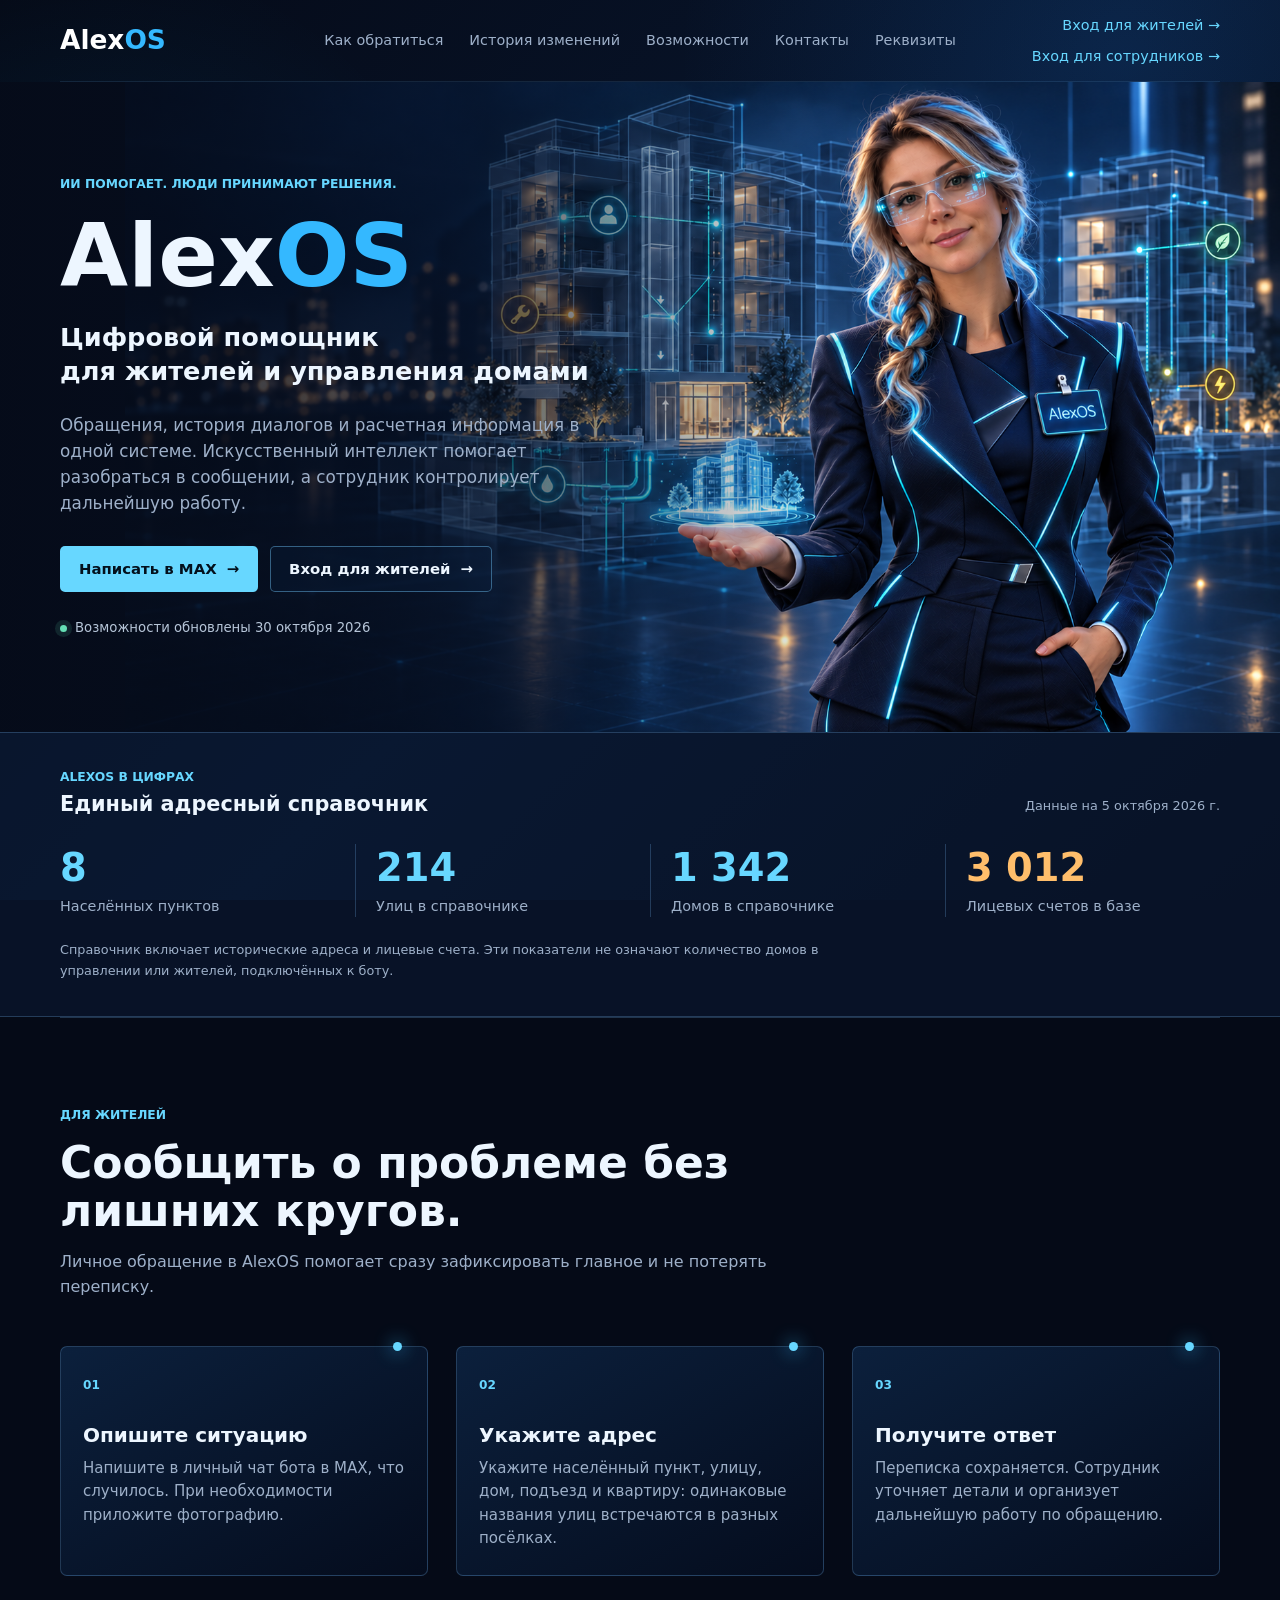
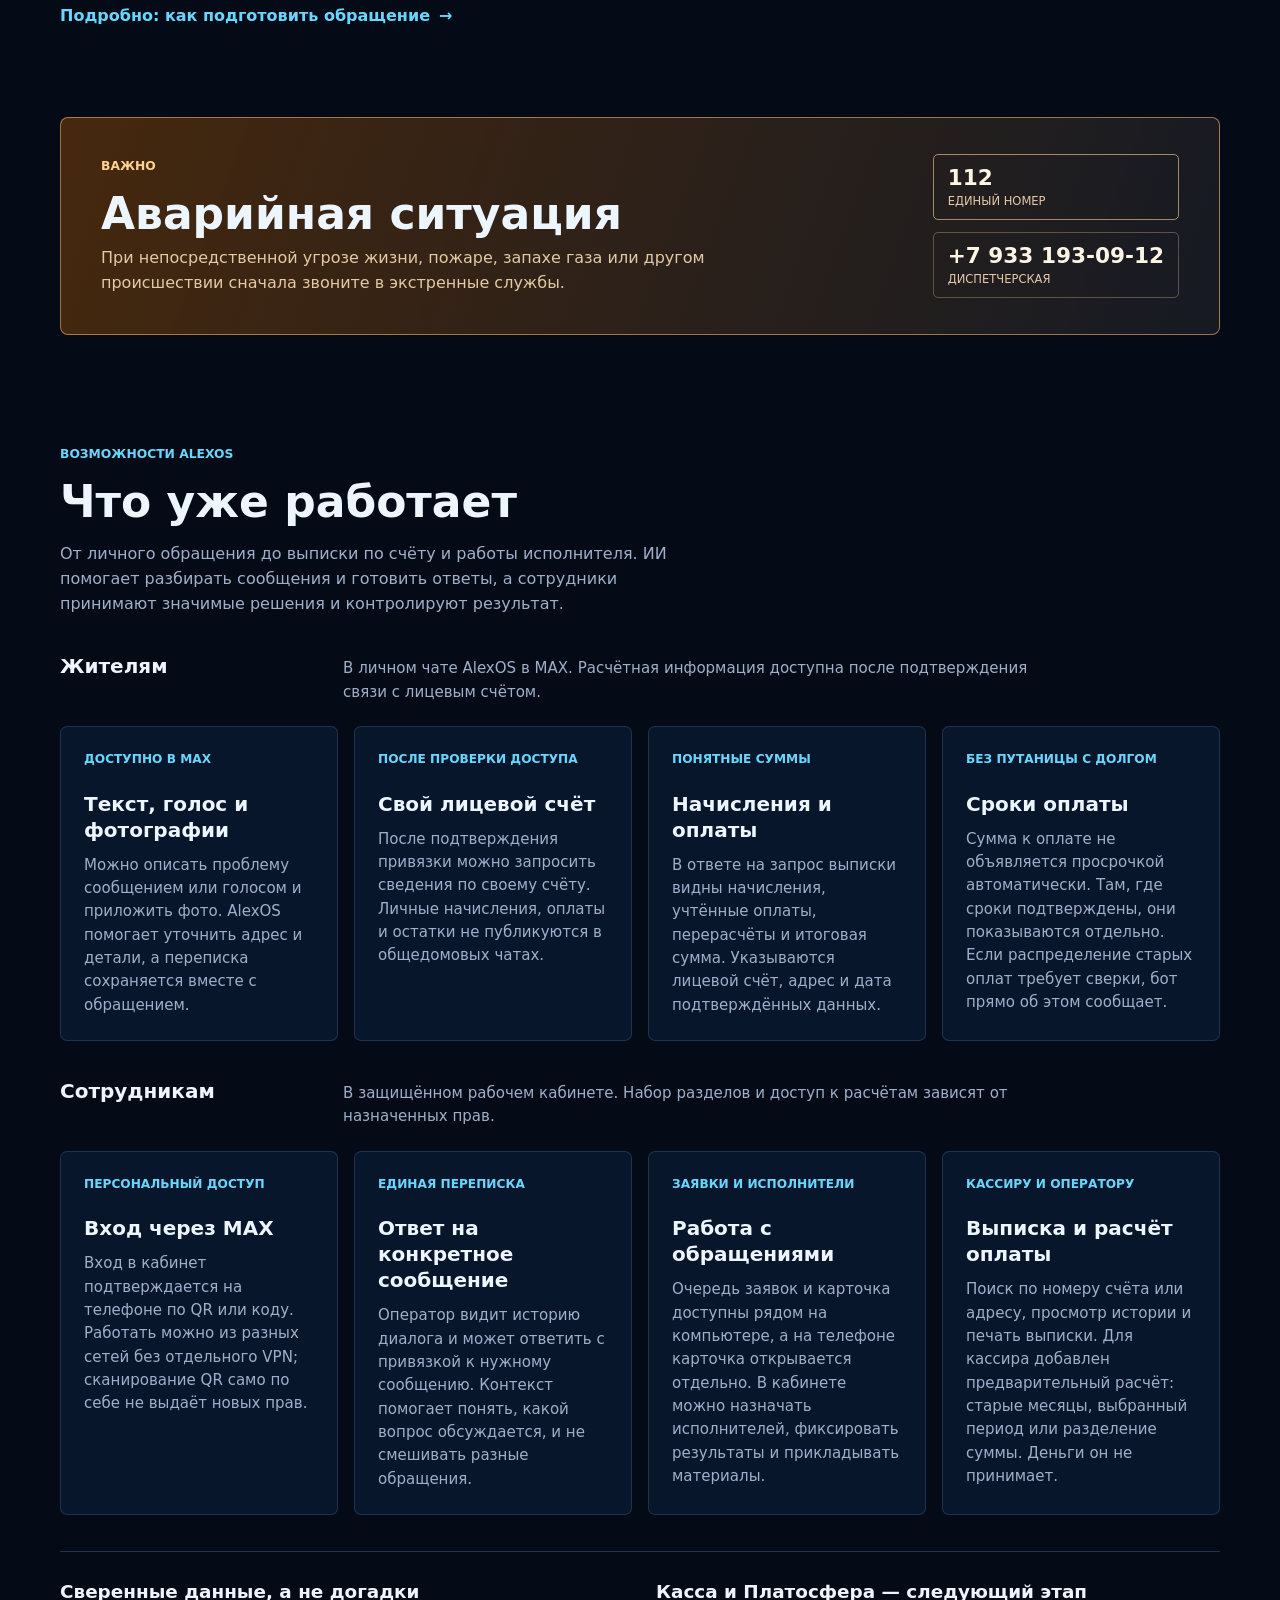
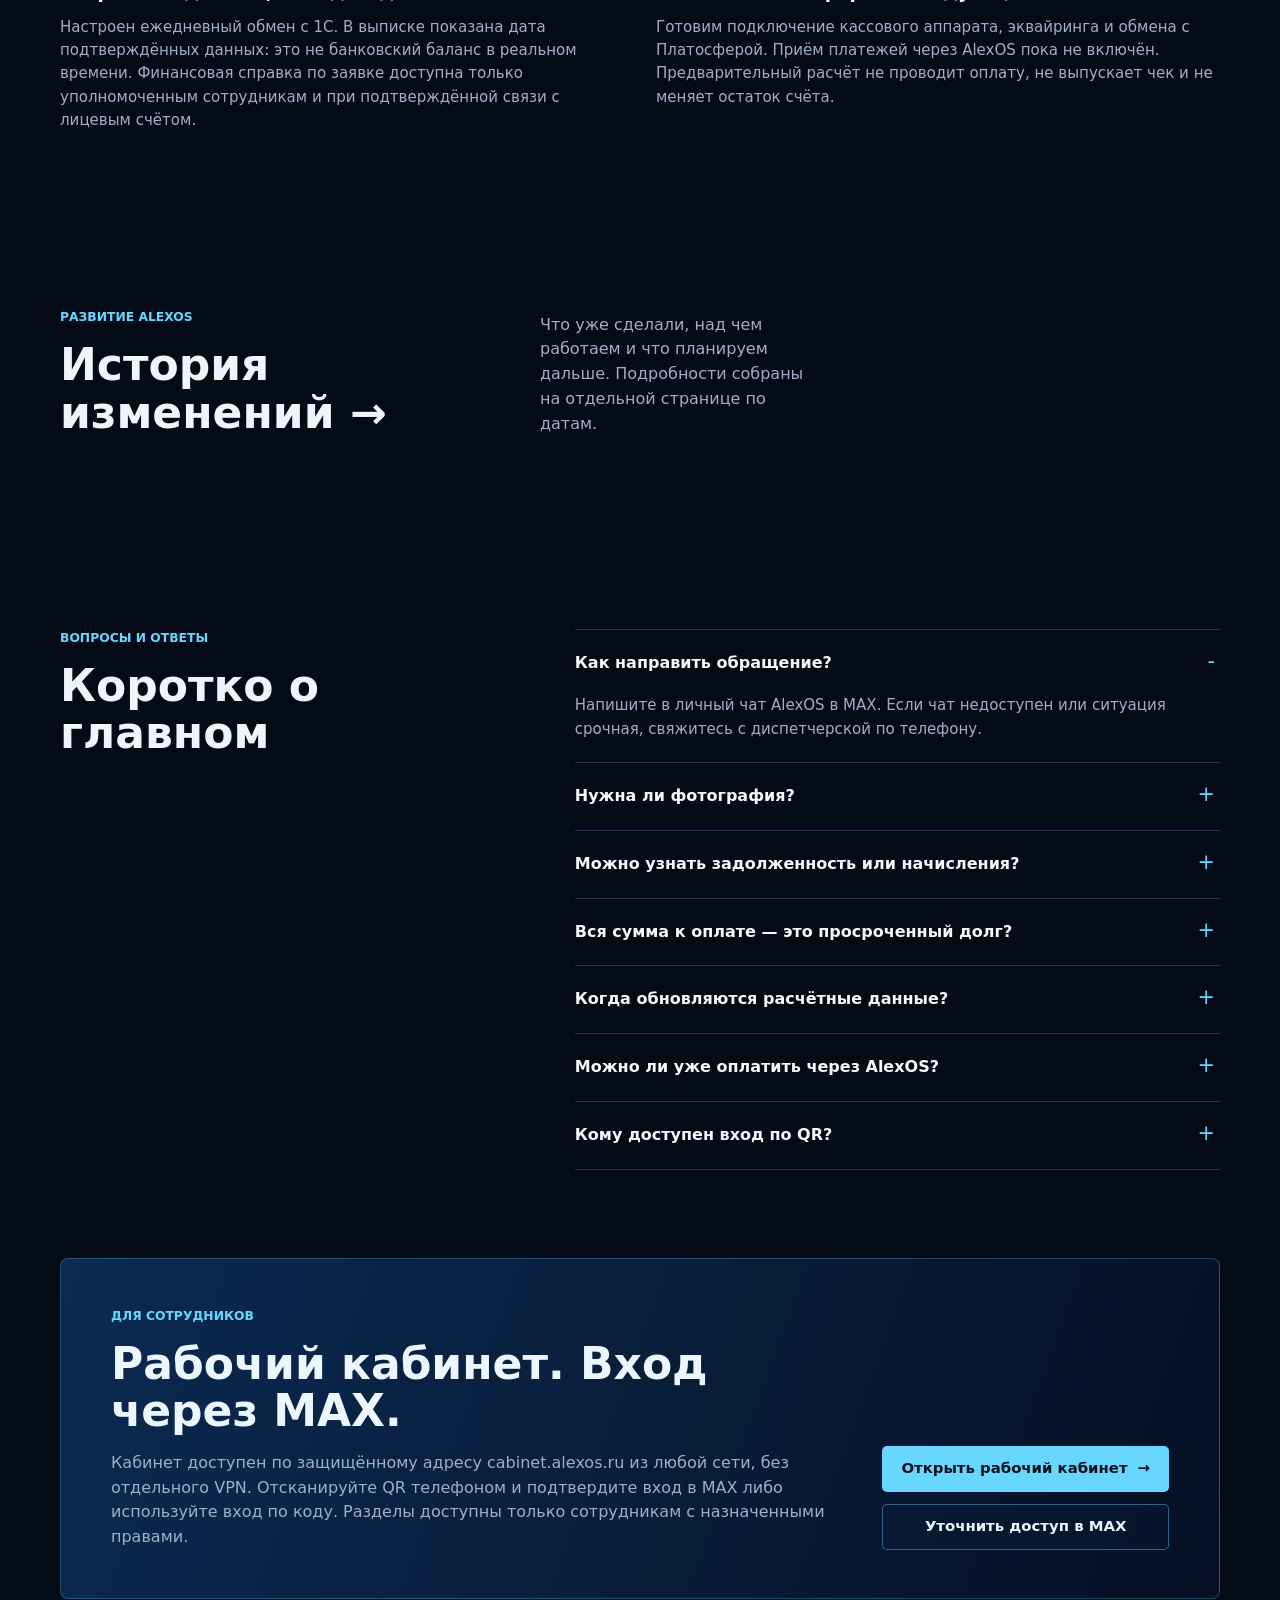
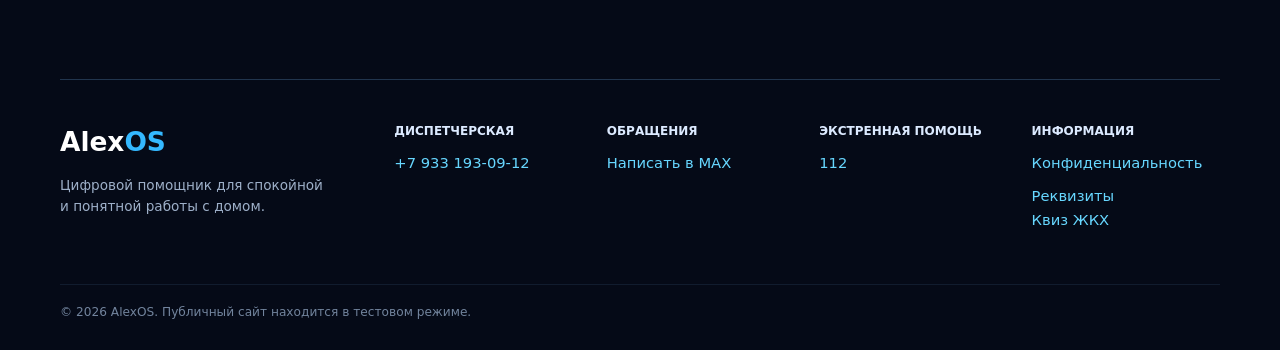
==== index.html @ b2ae3fa1 "Publish IP requisites with copy controls and remove RSP details" ====
<!doctype html>
<html lang="ru">
  <head>
    <meta charset="utf-8">
    <meta name="viewport" content="width=device-width, initial-scale=1">
    <meta name="description" content="Возможности AlexOS: обращения, голосовые и фотографии в MAX, личные выписки и сроки оплаты, заявки и рабочий кабинет сотрудников. Расчёт кассира без проведения платежа. ККТ и Платосфера готовятся к подключению.">
    <title>AlexOS | Цифровой помощник для жителей</title>
    <link rel="preload" as="image" href="assets/alexos-hero-future.png">
    <link rel="stylesheet" href="styles.css">
    <script src="statistics.js" defer></script>
  </head>
  <body>
    <header class="site-header">
      <a class="brand" href="#top" aria-label="AlexOS, на главную">
        <span>Alex</span><strong>OS</strong>
      </a>
      <nav class="site-nav" aria-label="Основная навигация">
        <a href="residents.html">Как обратиться</a>
        <a href="updates.html">История изменений</a>
        <a href="#about">Возможности</a>
        <a href="#contacts">Контакты</a>
        <a href="requisites.html">Реквизиты</a>
      </nav>
      <div class="header-access" aria-label="Вход в кабинеты">
        <a class="header-link" href="https://cabinet.alexos.ru/resident">Вход для жителей <span aria-hidden="true">&rarr;</span></a>
        <a class="header-link" href="https://cabinet.alexos.ru/">Вход для сотрудников <span aria-hidden="true">&rarr;</span></a>
      </div>
    </header>

    <main id="top">
      <section class="hero">
        <div class="hero-copy">
          <p class="eyebrow">ИИ помогает. Люди принимают решения.</p>
          <h1>Alex<span>OS</span></h1>
          <p class="hero-subtitle">Цифровой помощник<br>для жителей и управления домами</p>
          <p class="hero-description">
            Обращения, история диалогов и расчетная информация в одной системе.
            Искусственный интеллект помогает разобраться в сообщении,
            а сотрудник контролирует дальнейшую работу.
          </p>
          <div class="hero-actions">
            <a class="button button-primary" href="https://max.ru/id4246008141_bot" target="_blank" rel="noopener">Написать в MAX <span aria-hidden="true">&rarr;</span></a>
            <a class="button button-quiet" href="https://cabinet.alexos.ru/resident">Вход для жителей <span aria-hidden="true">&rarr;</span></a>
          </div>
          <p class="hero-status"><span aria-hidden="true"></span> <time datetime="2026-10-30">Возможности обновлены 30 октября 2026</time></p>
        </div>
      </section>

      <section class="statistics-band" aria-labelledby="statistics-title">
        <div class="statistics-inner">
          <div class="statistics-heading">
            <div><p class="eyebrow">AlexOS в цифрах</p><h2 id="statistics-title">Единый адресный справочник</h2></div>
            <p class="statistics-date">Данные на <time id="statistics-date" datetime="2026-10-05T09:14:51+00:00">5 октября 2026</time></p>
          </div>
          <dl class="statistics-grid">
            <div><dt>Населённых пунктов</dt><dd data-stat="localities">8</dd></div>
            <div><dt>Улиц в справочнике</dt><dd data-stat="streets">214</dd></div>
            <div><dt>Домов в справочнике</dt><dd data-stat="houses">1&nbsp;342</dd></div>
            <div><dt>Лицевых счетов в базе</dt><dd data-stat="accounts">2&nbsp;990</dd></div>
          </dl>
          <p class="statistics-note">Справочник включает исторические адреса и лицевые счета. Эти показатели не означают количество домов в управлении или жителей, подключённых к боту.</p>
        </div>
      </section>

      <section class="resident-path section" id="residents">
        <div class="section-heading">
          <p class="eyebrow">Для жителей</p>
          <h2>Сообщить о проблеме без лишних кругов.</h2>
          <p>Личное обращение в AlexOS помогает сразу зафиксировать главное и не потерять переписку.</p>
        </div>
        <ol class="steps">
          <li>
            <span>01</span>
            <h3>Опишите ситуацию</h3>
            <p>Напишите в личный чат бота в MAX, что случилось. При необходимости приложите фотографию.</p>
          </li>
          <li>
            <span>02</span>
            <h3>Укажите адрес</h3>
            <p>Укажите населённый пункт, улицу, дом, подъезд и квартиру: одинаковые названия улиц встречаются в разных посёлках.</p>
          </li>
          <li>
            <span>03</span>
            <h3>Получите ответ</h3>
            <p>Переписка сохраняется. Сотрудник уточняет детали и организует дальнейшую работу по обращению.</p>
          </li>
        </ol>
        <a class="resident-link" href="residents.html">Подробно: как подготовить обращение <span aria-hidden="true">&rarr;</span></a>
      </section>

      <section class="emergency" aria-labelledby="emergency-title">
        <div>
          <p class="eyebrow">Важно</p>
          <h2 id="emergency-title">Аварийная ситуация</h2>
          <p>При непосредственной угрозе жизни, пожаре, запахе газа или другом происшествии сначала звоните в экстренные службы.</p>
        </div>
        <div class="emergency-actions">
          <a class="emergency-number" href="tel:112">112 <span>единый номер</span></a>
          <a class="emergency-number secondary" href="tel:+79331930912">+7 933 193-09-12 <span>диспетчерская</span></a>
        </div>
      </section>

      <section class="capabilities section" id="about" aria-labelledby="capabilities-title">
        <div class="section-heading narrow">
          <p class="eyebrow">Возможности AlexOS</p>
          <h2 id="capabilities-title">Что уже работает</h2>
          <p>От личного обращения до выписки по счёту и работы исполнителя. ИИ помогает разбирать сообщения и готовить ответы, а сотрудники принимают значимые решения и контролируют результат.</p>
        </div>
        <div class="capability-audience">
          <h3>Жителям</h3>
          <p>В личном чате AlexOS в MAX. Расчётная информация доступна после подтверждения связи с лицевым счётом.</p>
        </div>
        <div class="capability-grid" aria-label="Возможности для жителей">
          <article class="capability-card">
            <p class="card-number">Доступно в MAX</p>
            <h4>Текст, голос и фотографии</h4>
            <p>Можно описать проблему сообщением или голосом и приложить фото. AlexOS помогает уточнить адрес и детали, а переписка сохраняется вместе с обращением.</p>
          </article>
          <article class="capability-card">
            <p class="card-number">После проверки доступа</p>
            <h4>Свой лицевой счёт</h4>
            <p>После подтверждения привязки можно запросить сведения по своему счёту. Личные начисления, оплаты и остатки не публикуются в общедомовых чатах.</p>
          </article>
          <article class="capability-card">
            <p class="card-number">Понятные суммы</p>
            <h4>Начисления и оплаты</h4>
            <p>В ответе на запрос выписки видны начисления, учтённые оплаты, перерасчёты и итоговая сумма. Указываются лицевой счёт, адрес и дата подтверждённых данных.</p>
          </article>
          <article class="capability-card">
            <p class="card-number">Без путаницы с долгом</p>
            <h4>Сроки оплаты</h4>
            <p>Сумма к оплате не объявляется просрочкой автоматически. Там, где сроки подтверждены, они показываются отдельно. Если распределение старых оплат требует сверки, бот прямо об этом сообщает.</p>
          </article>
        </div>
        <div class="capability-audience">
          <h3>Сотрудникам</h3>
          <p>В защищённом рабочем кабинете. Набор разделов и доступ к расчётам зависят от назначенных прав.</p>
        </div>
        <div class="capability-grid" aria-label="Возможности для сотрудников">
          <article class="capability-card">
            <p class="card-number">Персональный доступ</p>
            <h4>Вход через MAX</h4>
            <p>Вход в кабинет подтверждается на телефоне по QR или коду. Работать можно из разных сетей без отдельного VPN; сканирование QR само по себе не выдаёт новых прав.</p>
          </article>
          <article class="capability-card">
            <p class="card-number">Единая переписка</p>
            <h4>Ответ на конкретное сообщение</h4>
            <p>Оператор видит историю диалога и может ответить с привязкой к нужному сообщению. Контекст помогает понять, какой вопрос обсуждается, и не смешивать разные обращения.</p>
          </article>
          <article class="capability-card">
            <p class="card-number">Заявки и исполнители</p>
            <h4>Работа с обращениями</h4>
            <p>Очередь заявок и карточка доступны рядом на компьютере, а на телефоне карточка открывается отдельно. В кабинете можно назначать исполнителей, фиксировать результаты и прикладывать материалы.</p>
          </article>
          <article class="capability-card">
            <p class="card-number">Кассиру и оператору</p>
            <h4>Выписка и расчёт оплаты</h4>
            <p>Поиск по номеру счёта или адресу, просмотр истории и печать выписки. Для кассира добавлен предварительный расчёт: старые месяцы, выбранный период или разделение суммы. Деньги он не принимает.</p>
          </article>
        </div>
        <div class="capability-notes">
          <div>
            <h3>Сверенные данные, а не догадки</h3>
            <p>Настроен ежедневный обмен с 1С. В выписке показана дата подтверждённых данных: это не банковский баланс в реальном времени. Финансовая справка по заявке доступна только уполномоченным сотрудникам и при подтверждённой связи с лицевым счётом.</p>
          </div>
          <div>
            <h3>Касса и Платосфера — следующий этап</h3>
            <p>Готовим подключение кассового аппарата, эквайринга и обмена с Платосферой. Приём платежей через AlexOS пока не включён. Предварительный расчёт не проводит оплату, не выпускает чек и не меняет остаток счёта.</p>
          </div>
        </div>
      </section>

      <section class="history-link section" id="news" aria-labelledby="history-link-title">
        <div class="section-heading row-heading">
          <div>
            <p class="eyebrow">Развитие AlexOS</p>
            <h2 id="history-link-title"><a href="updates.html">История изменений &rarr;</a></h2>
          </div>
          <p>Что уже сделали, над чем работаем и что планируем дальше. Подробности собраны на отдельной странице по датам.</p>
        </div>
      </section>

      <section class="faq section" aria-labelledby="faq-title">
        <div class="section-heading narrow">
          <p class="eyebrow">Вопросы и ответы</p>
          <h2 id="faq-title">Коротко о главном</h2>
        </div>
        <div class="faq-list">
          <details open>
            <summary>Как направить обращение?</summary>
            <p>Напишите в <a href="https://max.ru/id4246008141_bot" target="_blank" rel="noopener">личный чат AlexOS в MAX</a>. Если чат недоступен или ситуация срочная, свяжитесь с диспетчерской по телефону.</p>
          </details>
          <details>
            <summary>Нужна ли фотография?</summary>
            <p>Не всегда, но она помогает увидеть проблему без лишних уточнений: например, протечку, повреждение или препятствие в проходе. Если удобнее, саму ситуацию можно описать голосовым сообщением в личном чате бота.</p>
          </details>
          <details>
            <summary>Можно узнать задолженность или начисления?</summary>
            <p>Да. После подтверждения привязки счёта напишите в личный чат AlexOS в MAX <strong>«задолженность»</strong> или <strong>«выписка»</strong>. В ответе будет дата данных. Одного сообщения с адресом для доступа недостаточно; если привязка ещё не подтверждена, обратитесь к сотруднику.</p>
          </details>
          <details>
            <summary>Вся сумма к оплате — это просроченный долг?</summary>
            <p>Нет. В ней могут быть начисления, срок оплаты которых ещё не наступил. AlexOS показывает подтверждённую просрочку отдельно. Если старые оплаты пока нельзя надёжно распределить по месяцам, сумма просрочки не утверждается — остаётся общая сумма к оплате и пояснение о сверке.</p>
          </details>
          <details>
            <summary>Когда обновляются расчётные данные?</summary>
            <p>Обмен с 1С настроен на ежедневное обновление, но ответ всегда относится к указанной в нём дате подтверждённых данных. Только что внесённый платёж может ещё не попасть в выгрузку. Если сумма не совпадает с вашей, передайте чек сотруднику для проверки в личном диалоге.</p>
          </details>
          <details>
            <summary>Можно ли уже оплатить через AlexOS?</summary>
            <p>Нет, приём платежей через AlexOS пока не запущен. Кассовый аппарат, эквайринг и Платосфера готовятся к подключению; расчёт распределения суммы в кабинете не является оплатой или кассовым чеком. Действующий способ оплаты уточняйте у сотрудника. <a href="requisites.html">Реквизиты ИП Нифонтова для договоров и счетов</a> размещены отдельно. Перед оплатой проверьте получателя по своему договору.</p>
          </details>
          <details>
            <summary>Кому доступен вход по QR?</summary>
            <p>Сотрудникам с выданным доступом. QR появляется в рабочем кабинете, вход подтверждается на телефоне в MAX. Сканирование не выдаёт новых прав. Жителям для обращения достаточно личного чата с ботом.</p>
          </details>
        </div>
      </section>

      <section class="staff" id="staff">
        <div>
          <p class="eyebrow">Для сотрудников</p>
          <h2>Рабочий кабинет. Вход через MAX.</h2>
          <p>Кабинет доступен по защищённому адресу cabinet.alexos.ru из любой сети, без отдельного VPN. Отсканируйте QR телефоном и подтвердите вход в MAX либо используйте вход по коду. Разделы доступны только сотрудникам с назначенными правами.</p>
        </div>
        <div class="staff-actions">
          <a class="button button-primary" href="https://cabinet.alexos.ru/">Открыть рабочий кабинет <span aria-hidden="true">&rarr;</span></a>
          <a class="button button-quiet" href="https://max.ru/id4246008141_bot" target="_blank" rel="noopener">Уточнить доступ в MAX</a>
        </div>
      </section>
    </main>

    <footer class="site-footer" id="contacts">
      <div class="footer-brand">
        <a class="brand" href="#top"><span>Alex</span><strong>OS</strong></a>
        <p>Цифровой помощник для спокойной и понятной работы с домом.</p>
      </div>
      <div>
        <p class="footer-label">Диспетчерская</p>
        <a href="tel:+79331930912">+7 933 193-09-12</a>
      </div>
      <div>
        <p class="footer-label">Обращения</p>
        <a href="https://max.ru/id4246008141_bot" target="_blank" rel="noopener">Написать в MAX</a>
      </div>
      <div>
        <p class="footer-label">Экстренная помощь</p>
        <a href="tel:112">112</a>
      </div>
      <div>
        <p class="footer-label">Информация</p>
        <a href="privacy.html">Конфиденциальность</a>
        <a class="footer-extra-link" href="requisites.html">Реквизиты</a>
        <a href="quiz.html">Квиз ЖКХ</a>
      </div>
      <p class="copyright">&copy; 2026 AlexOS. Публичный сайт находится в тестовом режиме.</p>
    </footer>
  </body>
</html>
---- styles.css ----
:root {
  --ink: #edf6ff;
  --muted: #9eb0c9;
  --night: #050a17;
  --night-soft: #0a1328;
  --panel: rgba(12, 28, 55, 0.82);
  --line: rgba(124, 194, 255, 0.24);
  --cyan: #34b8ff;
  --cyan-bright: #67d7ff;
  --amber: #ffbe6b;
  --max-width: 1160px;
}

* {
  box-sizing: border-box;
}

html {
  scroll-behavior: smooth;
}

body {
  margin: 0;
  min-width: 320px;
  color: var(--ink);
  background: var(--night);
  font-family: Inter, ui-sans-serif, system-ui, -apple-system, BlinkMacSystemFont, "Segoe UI", sans-serif;
  line-height: 1.55;
}

body::before {
  position: fixed;
  z-index: -2;
  inset: 0;
  content: "";
  background:
    radial-gradient(circle at 88% 7%, rgba(27, 125, 233, 0.16), transparent 28rem),
    radial-gradient(circle at 8% 36%, rgba(0, 183, 255, 0.09), transparent 23rem),
    linear-gradient(135deg, #050a17 0%, #08152c 52%, #050a17 100%);
}

a {
  color: inherit;
  text-decoration: none;
}

.site-header,
.section,
.emergency,
.staff,
.site-footer {
  width: min(calc(100% - 48px), var(--max-width));
  margin-inline: auto;
}

.site-header {
  display: grid;
  grid-template-columns: 1fr auto 1fr;
  align-items: center;
  min-height: 82px;
  border-bottom: 1px solid rgba(124, 194, 255, 0.12);
}

.brand {
  width: fit-content;
  color: #ffffff;
  font-size: 1.65rem;
  font-weight: 750;
  letter-spacing: 0;
}

.brand strong {
  color: var(--cyan);
  font-weight: 750;
}

.site-nav {
  display: flex;
  gap: 26px;
  color: var(--muted);
  font-size: 0.9rem;
}

.site-nav a,
.header-link,
.site-footer a:not(.brand) {
  transition: color 180ms ease;
}

.site-nav a:hover,
.header-link:hover,
.site-footer a:not(.brand):hover {
  color: var(--cyan-bright);
}

.header-link {
  justify-self: end;
  color: var(--cyan-bright);
  font-size: 0.9rem;
}

.header-access {
  display: flex;
  flex-direction: column;
  align-items: flex-end;
  justify-self: end;
  gap: 8px;
  padding-block: 8px;
}

.hero {
  position: relative;
  display: flex;
  min-height: min(650px, 78svh);
  align-items: center;
  padding: 64px max(24px, calc((100% - var(--max-width)) / 2));
  background: #08152c url("assets/alexos-hero-future.png") center right / auto 100% no-repeat;
  isolation: isolate;
}

.hero::before {
  position: absolute;
  inset: 0;
  z-index: -1;
  content: "";
  background: linear-gradient(90deg, rgba(5, 10, 23, 0.88), rgba(5, 10, 23, 0.65) 38%, transparent 67%);
}

.hero-copy {
  width: min(46%, 530px);
}

.hero h1 {
  margin-bottom: 18px;
  font-size: 5.5rem;
}

.hero-subtitle {
  margin-bottom: 24px;
  font-size: 1.6rem;
  font-weight: 650;
  line-height: 1.3;
}

.eyebrow {
  margin: 0 0 14px;
  color: var(--cyan-bright);
  font-size: 0.77rem;
  font-weight: 700;
  letter-spacing: 0;
  text-transform: uppercase;
}

h1,
h2,
h3,
p {
  margin-top: 0;
}

h1,
h2,
h3 {
  line-height: 1.08;
}

h1 {
  max-width: 620px;
  margin-bottom: 22px;
  font-size: 4rem;
  letter-spacing: 0;
}

h1 span {
  color: var(--cyan);
}

.hero-description {
  max-width: 550px;
  margin-bottom: 30px;
  color: var(--muted);
  font-size: 1.05rem;
}

.hero-actions {
  display: flex;
  flex-wrap: wrap;
  gap: 12px;
}

.button {
  display: inline-flex;
  min-height: 46px;
  align-items: center;
  justify-content: center;
  gap: 10px;
  padding: 10px 18px;
  border: 1px solid transparent;
  border-radius: 5px;
  font-size: 0.93rem;
  font-weight: 700;
  transition: transform 180ms ease, border-color 180ms ease, background 180ms ease;
}

.button:hover {
  transform: translateY(-2px);
}

.button-primary {
  color: #03101c;
  background: var(--cyan-bright);
}

.button-primary:hover {
  background: #a0e9ff;
}

.button-quiet {
  border-color: rgba(116, 202, 255, 0.42);
  color: var(--ink);
  background: rgba(9, 31, 58, 0.35);
}

.button-quiet:hover {
  border-color: var(--cyan-bright);
  background: rgba(25, 82, 136, 0.32);
}

.hero-status {
  display: flex;
  align-items: center;
  gap: 8px;
  margin: 26px 0 0;
  color: #b6c5d8;
  font-size: 0.83rem;
}

.hero-status span {
  width: 7px;
  height: 7px;
  border-radius: 50%;
  background: #65dfb5;
  box-shadow: 0 0 0 5px rgba(101, 223, 181, 0.12);
}

.section {
  padding-block: 88px;
}

.section-heading {
  max-width: 750px;
}

.section-heading.narrow {
  max-width: 640px;
}

.section-heading h2,
.emergency h2,
.staff h2 {
  margin-bottom: 16px;
  font-size: 2.75rem;
  letter-spacing: 0;
}

.section-heading > p:last-child,
.staff p:not(.eyebrow) {
  color: var(--muted);
}

.resident-path {
  border-top: 1px solid var(--line);
}

.steps {
  display: grid;
  grid-template-columns: repeat(3, 1fr);
  gap: 28px;
  padding: 0;
  margin: 46px 0 0;
  list-style: none;
}

.steps li {
  position: relative;
  min-height: 220px;
  padding: 25px 22px;
  border: 1px solid var(--line);
  border-radius: 7px;
  background: linear-gradient(150deg, rgba(18, 53, 94, 0.52), rgba(5, 16, 35, 0.52));
}

.steps li::after {
  position: absolute;
  width: 9px;
  height: 9px;
  top: -5px;
  right: 25px;
  border-radius: 50%;
  content: "";
  background: var(--cyan-bright);
  box-shadow: 0 0 18px var(--cyan);
}

.steps span,
.card-number,
.news-date {
  color: var(--cyan-bright);
  font-size: 0.76rem;
  font-weight: 750;
  letter-spacing: 0;
  text-transform: uppercase;
}

.steps h3,
.capability-card h3,
.capability-card h4,
.news-card h3 {
  margin: 28px 0 11px;
  font-size: 1.25rem;
}

.steps p,
.capability-card p:not(.card-number),
.news-card p:not(.news-date) {
  margin-bottom: 0;
  color: var(--muted);
  font-size: 0.94rem;
}

.resident-link {
  display: inline-flex;
  gap: 9px;
  margin-top: 28px;
  color: var(--cyan-bright);
  font-weight: 700;
}

.resident-link:hover {
  color: #a0e9ff;
}

.emergency {
  display: grid;
  grid-template-columns: minmax(0, 1fr) auto;
  gap: 42px;
  align-items: center;
  padding: 36px 40px;
  border: 1px solid rgba(255, 190, 107, 0.55);
  border-radius: 8px;
  background: linear-gradient(110deg, rgba(88, 49, 12, 0.78), rgba(24, 28, 37, 0.92));
}

.emergency .eyebrow {
  color: #ffd28f;
}

.emergency h2 {
  margin-bottom: 9px;
}

.emergency p:not(.eyebrow) {
  max-width: 650px;
  margin-bottom: 0;
  color: #e3caa5;
}

.emergency-actions {
  display: grid;
  grid-template-columns: 1fr;
  gap: 12px;
  min-width: 220px;
}

.emergency-number {
  display: block;
  padding: 11px 14px;
  border: 1px solid rgba(255, 210, 143, 0.6);
  border-radius: 5px;
  color: #fff5e5;
  font-size: 1.35rem;
  font-weight: 750;
  line-height: 1.15;
}

.emergency-number span {
  display: block;
  margin-top: 4px;
  color: #e3caa5;
  font-size: 0.72rem;
  font-weight: 500;
  letter-spacing: 0;
  text-transform: uppercase;
}

.emergency-number.secondary {
  border-color: rgba(255, 210, 143, 0.3);
}

.capabilities {
  padding-top: 110px;
}

.capability-grid,
.news-grid {
  display: grid;
  gap: 16px;
  margin-top: 42px;
}

.capability-grid {
  grid-template-columns: repeat(4, 1fr);
}

.capability-card,
.news-card {
  min-height: 220px;
  padding: 23px;
  border: 1px solid rgba(113, 185, 247, 0.18);
  border-radius: 7px;
  background: rgba(12, 29, 57, 0.66);
}

.capability-card h3 {
  margin-top: 31px;
}

.capability-audience {
  display: grid;
  grid-template-columns: minmax(130px, 0.3fr) minmax(0, 1fr);
  gap: 20px;
  align-items: baseline;
  margin-top: 40px;
}

.capability-audience h3 {
  margin: 0;
  font-size: 1.25rem;
}

.capability-audience p {
  max-width: 700px;
  margin: 0;
  color: var(--muted);
  font-size: 0.94rem;
}

.capability-audience + .capability-grid {
  margin-top: 22px;
}

.capability-card h4 {
  margin-top: 22px;
  line-height: 1.3;
  overflow-wrap: anywhere;
}

.capability-notes {
  display: grid;
  grid-template-columns: repeat(2, minmax(0, 1fr));
  gap: 32px;
  margin-top: 36px;
  padding-top: 28px;
  border-top: 1px solid var(--line);
}

.capability-notes h3 {
  margin-bottom: 12px;
  font-size: 1.15rem;
  line-height: 1.3;
}

.capability-notes p {
  margin: 0;
  color: var(--muted);
  font-size: 0.94rem;
}

@media (max-width: 680px) {
  .capability-audience,
  .capability-notes {
    grid-template-columns: minmax(0, 1fr);
    gap: 12px;
  }

  .capability-notes {
    gap: 26px;
  }
}

.news {
  padding-top: 28px;
}

.row-heading {
  display: grid;
  grid-template-columns: minmax(0, 1fr) minmax(270px, 0.52fr);
  gap: 44px;
  align-items: end;
}

.row-heading > p {
  margin: 0 0 16px;
}

.news-grid {
  grid-template-columns: repeat(3, 1fr);
}

.news-card {
  min-height: 205px;
  border-top-color: rgba(103, 215, 255, 0.58);
}

.news-card h3 {
  margin-top: 22px;
}

.faq {
  display: grid;
  grid-template-columns: minmax(0, 0.68fr) minmax(0, 1fr);
  gap: 76px;
  align-items: start;
}

.faq-list {
  border-top: 1px solid var(--line);
}

details {
  border-bottom: 1px solid var(--line);
}

summary {
  position: relative;
  padding: 21px 34px 21px 0;
  cursor: pointer;
  color: #f5f9ff;
  font-size: 1rem;
  font-weight: 700;
  list-style: none;
}

summary::-webkit-details-marker {
  display: none;
}

summary::after {
  position: absolute;
  top: 21px;
  right: 5px;
  content: "+";
  color: var(--cyan-bright);
  font-size: 1.3rem;
  font-weight: 400;
  line-height: 1;
}

details[open] summary::after {
  content: "-";
}

details p {
  max-width: 700px;
  margin: -2px 0 21px;
  color: var(--muted);
  font-size: 0.94rem;
}

.staff {
  display: flex;
  justify-content: space-between;
  gap: 40px;
  align-items: end;
  margin-bottom: 80px;
  padding: 48px 50px;
  border: 1px solid rgba(103, 215, 255, 0.27);
  border-radius: 8px;
  background: linear-gradient(110deg, rgba(12, 53, 100, 0.76), rgba(7, 17, 39, 0.83));
}

.staff > div {
  max-width: 730px;
}

.staff h2 {
  max-width: 620px;
}

.staff p:not(.eyebrow) {
  margin: 0;
}

.site-footer {
  display: grid;
  grid-template-columns: 1.4fr repeat(4, 0.85fr);
  gap: 24px;
  padding: 42px 0 28px;
  border-top: 1px solid var(--line);
  color: var(--muted);
}

.footer-brand p {
  max-width: 265px;
  margin: 12px 0 0;
  font-size: 0.85rem;
}

.footer-label {
  margin-bottom: 10px;
  color: #dceaff;
  font-size: 0.75rem;
  font-weight: 700;
  letter-spacing: 0;
  text-transform: uppercase;
}

.site-footer a:not(.brand) {
  color: var(--cyan-bright);
  font-size: 0.92rem;
}

.footer-extra-link {
  display: block;
  margin-top: 10px;
}

.requisites-page {
  width: min(calc(100% - 32px), 960px);
  margin-inline: auto;
  padding-block: 64px;
}

.requisites-page h1 { font-size: 2.5rem; }
.requisites-lead { max-width: 740px; color: var(--muted); }
.requisites-section { padding-block: 32px; border-top: 1px solid var(--line); margin-top: 32px; }
.requisites-section h2 { font-size: 1.5rem; overflow-wrap: anywhere; }
.requisites-list { display: grid; grid-template-columns: minmax(0, 240px) minmax(0, 1fr); gap: 16px 24px; }
.requisites-list dt { color: var(--muted); }
.requisites-list dd { margin: 0; overflow-wrap: anywhere; font-variant-numeric: tabular-nums; }
.account-number { color: var(--cyan-bright); font-weight: 700; }
@media (max-width: 600px) {
  .requisites-list { grid-template-columns: minmax(0, 1fr); gap: 6px; }
  .requisites-list dd { margin-bottom: 16px; }
}

.copyright {
  grid-column: 1 / -1;
  margin: 27px 0 0;
  padding-top: 18px;
  border-top: 1px solid rgba(124, 194, 255, 0.1);
  color: #72849d;
  font-size: 0.76rem;
}

.privacy-page {
  width: min(calc(100% - 48px), var(--max-width));
  margin-inline: auto;
  display: grid;
  grid-template-columns: minmax(0, 700px) minmax(180px, 1fr);
  gap: 64px;
  min-height: calc(100vh - 146px);
  padding-block: 88px;
}

.residents-page {
  width: min(calc(100% - 48px), var(--max-width));
  margin-inline: auto;
  padding-block: 82px;
}

.residents-intro {
  max-width: 760px;
  padding-bottom: 78px;
}

.residents-intro h1 {
  max-width: 740px;
  font-size: 3.75rem;
}

.residents-intro > p:not(.eyebrow) {
  max-width: 620px;
  margin-bottom: 28px;
  color: var(--muted);
  font-size: 1.1rem;
}

.resident-guide {
  padding-block: 56px;
  border-top: 1px solid var(--line);
}

.guide-list {
  display: grid;
  grid-template-columns: repeat(3, 1fr);
  gap: 18px;
  padding: 0;
  margin: 40px 0 0;
  list-style: none;
}

.guide-list li {
  min-height: 238px;
  padding: 24px;
  border: 1px solid var(--line);
  border-radius: 7px;
  background: rgba(12, 29, 57, 0.66);
}

.guide-list span {
  color: var(--cyan-bright);
  font-size: 0.78rem;
  font-weight: 750;
}

.guide-list h3 {
  margin: 25px 0 11px;
  font-size: 1.2rem;
}

.guide-list p {
  margin: 0;
  color: var(--muted);
  font-size: 0.94rem;
}

.resident-note {
  display: flex;
  justify-content: space-between;
  gap: 40px;
  align-items: end;
  margin-block: 26px 78px;
  padding: 42px;
  border: 1px solid rgba(103, 215, 255, 0.28);
  border-radius: 8px;
  background: linear-gradient(110deg, rgba(12, 53, 100, 0.68), rgba(7, 17, 39, 0.84));
}

.resident-note > div {
  max-width: 710px;
}

.resident-note h2 {
  margin-bottom: 13px;
  font-size: 2rem;
}

.resident-note p:not(.eyebrow) {
  margin: 0;
  color: var(--muted);
}

.resident-emergency {
  width: 100%;
}

.privacy-page h1 {
  margin-bottom: 25px;
  font-size: 3.5rem;
}

.privacy-page h2 {
  margin: 35px 0 12px;
  font-size: 1.35rem;
}

.privacy-page p,
.privacy-page li {
  color: var(--muted);
}

.privacy-page ul {
  padding-left: 22px;
}

.privacy-aside {
  align-self: start;
  padding: 22px;
  border: 1px solid var(--line);
  border-radius: 7px;
  background: var(--panel);
}

.privacy-aside p:last-child {
  margin-bottom: 0;
}

@media (max-width: 920px) {
  .site-header {
    grid-template-columns: 1fr auto;
    padding-block: 16px;
    row-gap: 16px;
  }

  .site-nav {
    grid-row: 2;
    grid-column: 1 / -1;
    display: flex;
    overflow-x: auto;
    padding-bottom: 4px;
    white-space: nowrap;
  }

  .hero {
    min-height: 620px;
    background-position: 62% center;
  }

  .hero-copy {
    width: 49%;
  }

  .hero h1 {
    font-size: 4rem;
  }

  .hero-subtitle {
    font-size: 1.25rem;
  }


  .capability-grid {
    grid-template-columns: repeat(2, 1fr);
  }

  .faq,
  .privacy-page {
    grid-template-columns: 1fr;
    gap: 32px;
  }

  .site-footer {
    grid-template-columns: repeat(2, 1fr);
  }
}

@media (max-width: 680px) {
  .site-header,
  .section,
  .emergency,
  .staff,
  .site-footer {
    width: min(calc(100% - 32px), var(--max-width));
  }

  .site-header {
    min-height: 68px;
  }

  .header-link {
    font-size: 0.78rem;
  }

  .hero {
    align-items: end;
    min-height: 0;
    padding: 235px 16px 32px;
    background-size: auto 280px;
    background-position: 75% top;
  }

  .hero::before {
    background: linear-gradient(180deg, transparent 130px, #08152c 275px);
  }

  .hero-copy {
    width: 100%;
  }

  .hero h1 {
    font-size: 3.25rem;
  }

  .hero-subtitle {
    font-size: 1.25rem;
  }

  .hero-status {
    font-size: 0.75rem;
  }

  .privacy-page {
    width: calc(100% - 32px);
  }

  .hero-description {
    font-size: 0.98rem;
  }





  .section {
    padding-block: 62px;
  }

  .section-heading h2,
  .emergency h2,
  .staff h2 {
    font-size: 2rem;
  }

  .privacy-page h1 {
    font-size: 2.5rem;
  }

  .steps,
  .news-grid,
  .capability-grid {
    grid-template-columns: 1fr;
    gap: 14px;
    margin-top: 31px;
  }

  .steps li,
  .capability-card,
  .news-card {
    min-height: 0;
  }

  .emergency,
  .row-heading,
  .staff {
    grid-template-columns: 1fr;
  }

  .emergency {
    padding: 30px 24px;
  }

  .emergency-actions {
    min-width: 0;
  }

  .faq {
    gap: 20px;
  }

  .staff {
    display: grid;
    margin-bottom: 54px;
    padding: 34px 25px;
  }

  .site-footer {
    grid-template-columns: 1fr 1fr;
    padding-top: 32px;
  }

  .footer-brand,
  .copyright {
    grid-column: 1 / -1;
  }

  .privacy-page {
    min-height: auto;
    padding-block: 55px;
  }

  .residents-page {
    width: calc(100% - 32px);
    padding-block: 55px;
  }

  .residents-intro {
    padding-bottom: 54px;
  }

  .residents-intro h1 {
    font-size: 2.5rem;
  }

  .guide-list {
    grid-template-columns: 1fr;
    margin-top: 28px;
  }

  .guide-list li {
    min-height: 0;
  }

  .resident-note {
    display: grid;
    gap: 25px;
    margin-block: 20px 54px;
    padding: 30px 24px;
  }

  .resident-note h2 {
    font-size: 1.7rem;
  }
}

.statistics-band {
  border-block: 1px solid var(--line);
  background: rgba(12, 28, 55, .52);
  padding-block: 35px;
}
.statistics-inner {
  width: min(calc(100% - 48px), var(--max-width));
  margin-inline: auto;
}
.statistics-heading { display: flex; align-items: end; justify-content: space-between; gap: 24px; }
.statistics-heading .eyebrow { margin: 0 0 6px; }
.statistics-heading h2 { margin: 0; font-size: 1.3rem; }
.statistics-date { margin: 0; color: var(--muted); font-size: .8rem; }
.statistics-grid { display: grid; grid-template-columns: repeat(4, minmax(0, 1fr)); gap: 20px; margin: 28px 0 22px; }
.statistics-grid > div { display: flex; flex-direction: column-reverse; gap: 3px; padding-left: 20px; border-left: 1px solid var(--line); }
.statistics-grid > div:first-child { padding-left: 0; border: 0; }
.statistics-grid dt { color: var(--muted); font-size: .9rem; overflow-wrap: anywhere; }
.statistics-grid dd { margin: 0; color: var(--cyan-bright); font-size: 2.4rem; font-weight: 720; line-height: 1.25; font-variant-numeric: tabular-nums; }
.statistics-grid > div:nth-child(4) dd { color: var(--amber); }
.statistics-note { margin: 0; max-width: 840px; color: var(--muted); font-size: .8rem; line-height: 1.65; }
@media (max-width: 620px) {
  .statistics-inner { width: calc(100% - 32px); }
  .statistics-heading { display: block; }
  .statistics-date { margin-top: 10px; }
  .statistics-grid { grid-template-columns: repeat(2, minmax(0, 1fr)); gap: 24px 16px; }
  .statistics-grid > div:nth-child(3) { padding-left: 0; border: 0; }
  .statistics-grid dd { font-size: 2rem; }
  .statistics-grid dt { min-height: 2.9em; }
}

:focus-visible {
  outline: 2px solid var(--cyan-bright);
  outline-offset: 5px;
}

@media (prefers-reduced-motion: reduce) {
  html {
    scroll-behavior: auto;
  }

  *, *::before, *::after {
    transition: none !important;
  }
}

/* Public training entry in the staff section. */
.staff-actions { display: flex; flex-direction: column; align-items: stretch; gap: 12px; flex-shrink: 0; }
.staff .staff-actions { max-width: 320px; }
.staff-actions .button { justify-content: center; white-space: normal; text-align: center; }
@media (max-width: 640px) { .staff .staff-actions { max-width: 100%; width: 100%; } }
.history-link h2 a { color: inherit; text-decoration: none; }
.history-link h2 a:hover { color: var(--cyan-bright); }
.privacy-page h1 { overflow-wrap: anywhere; }
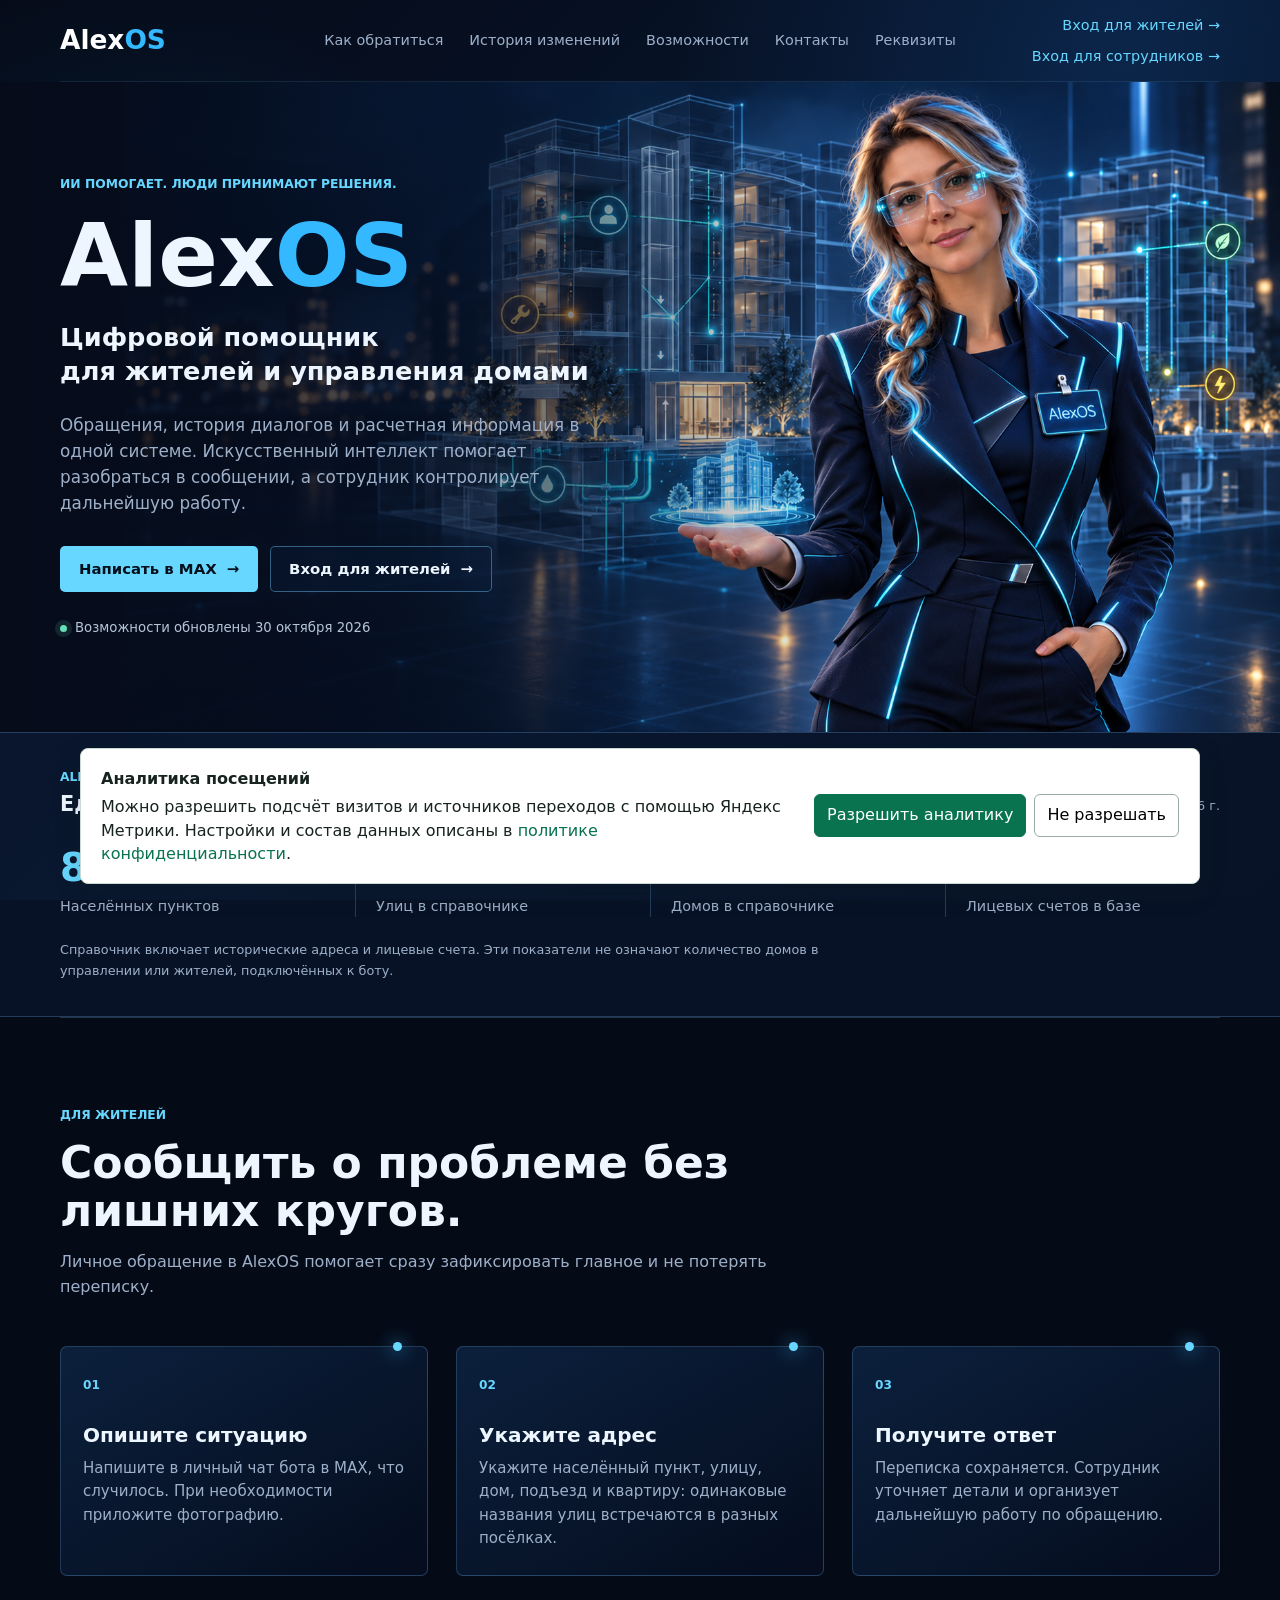
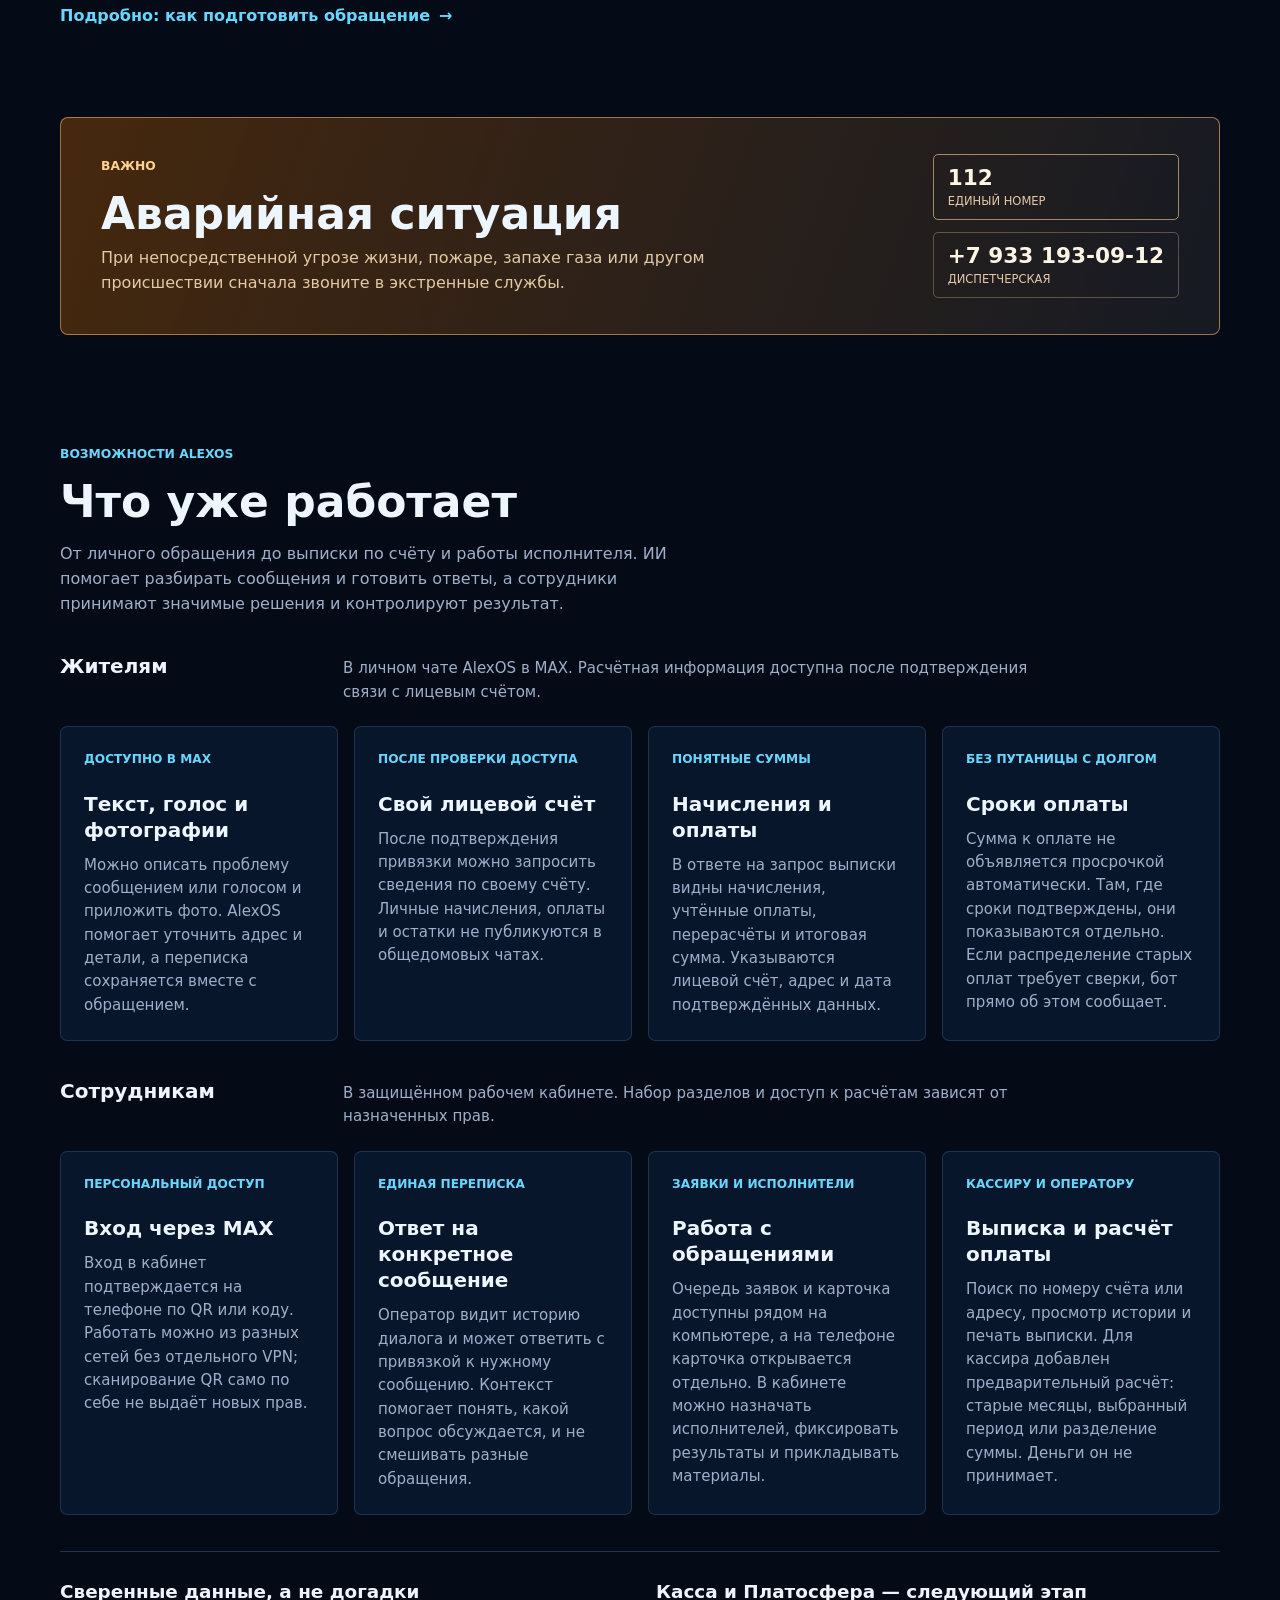
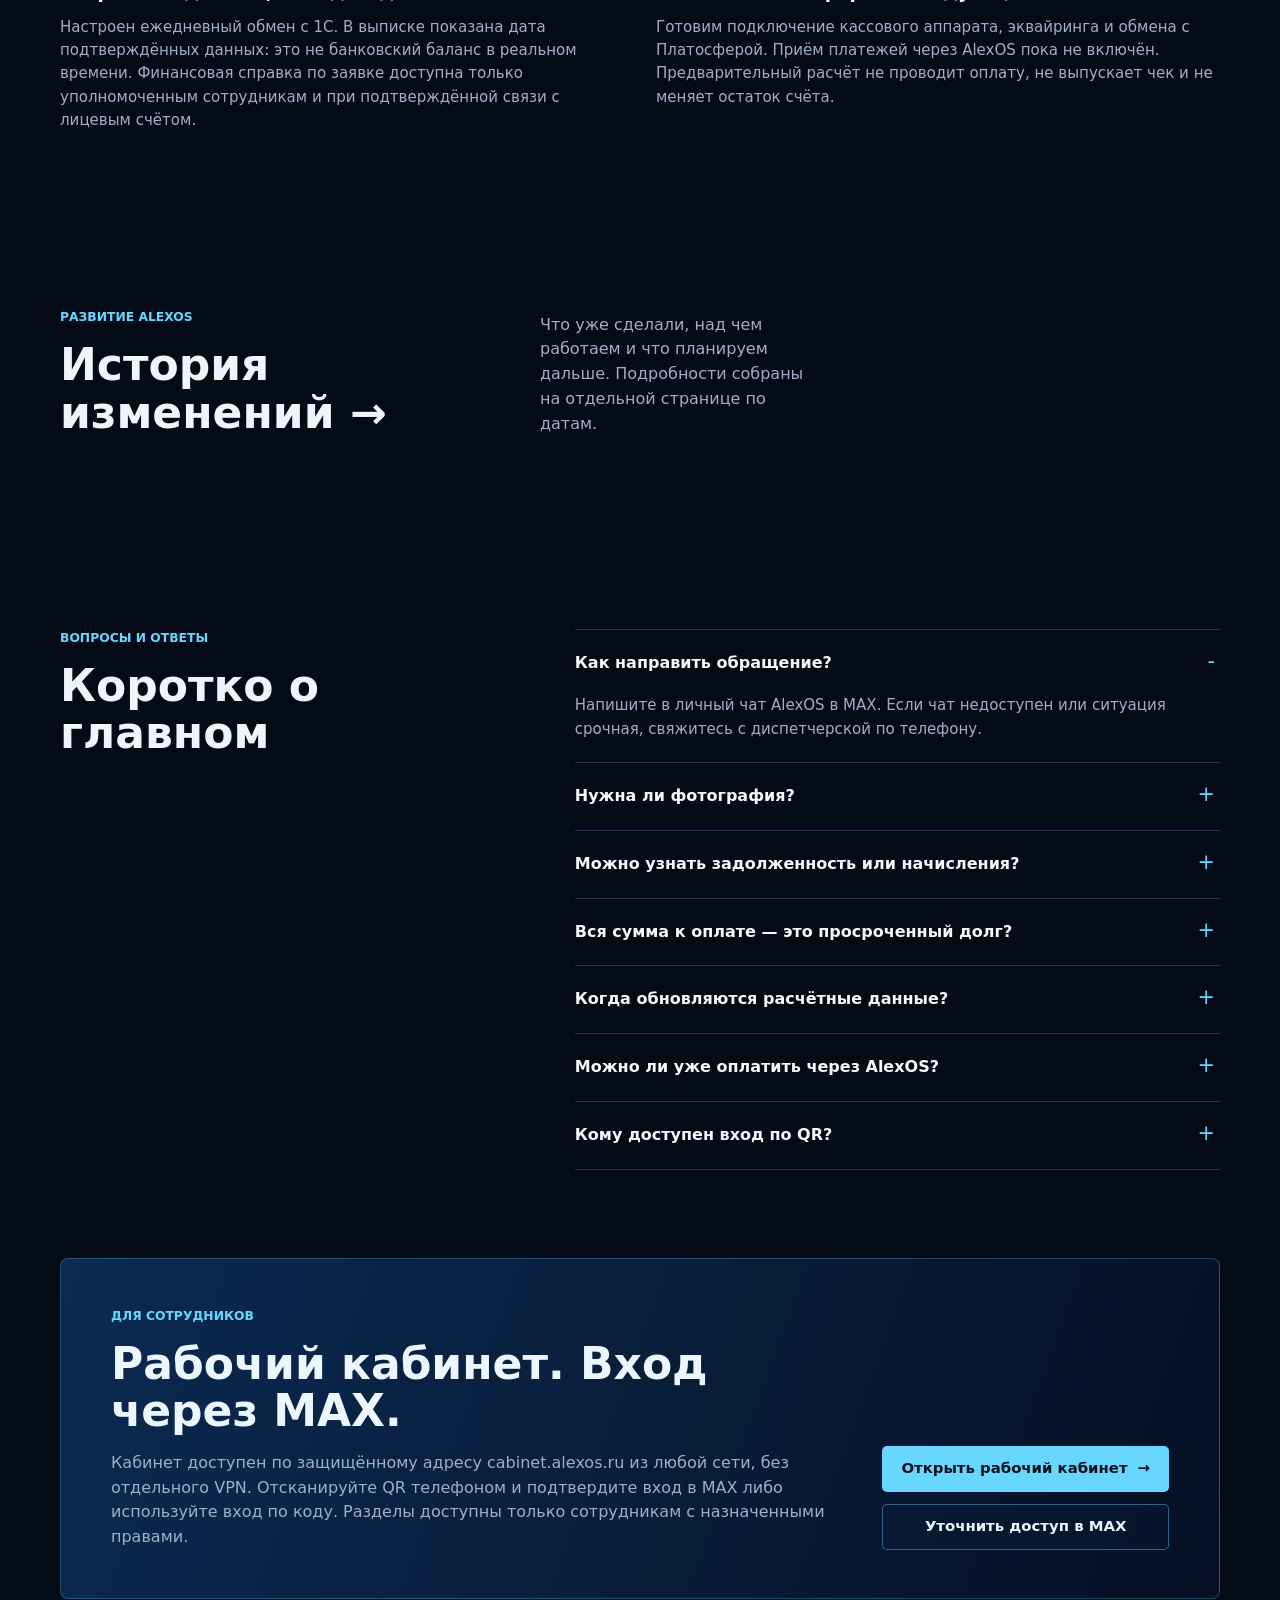
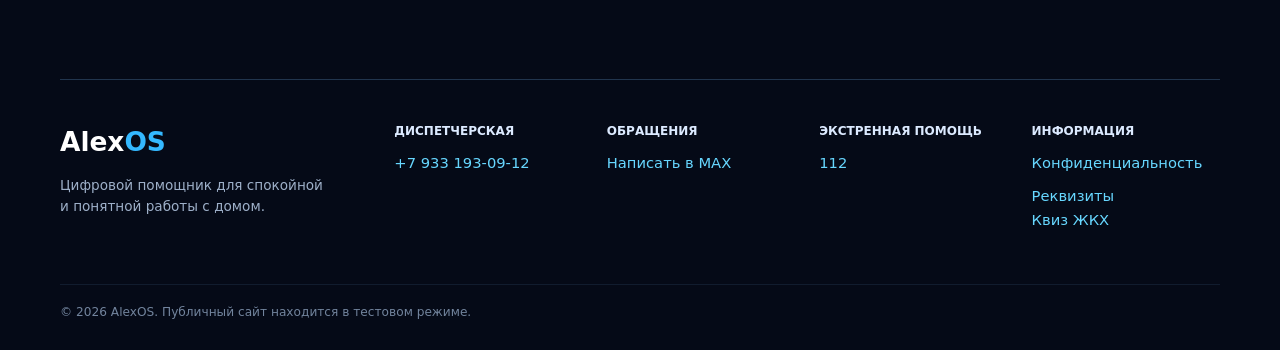
==== commit cdeaf145: "Add consent-gated Yandex Metrica to public site" ====
--- a/index.html
+++ b/index.html
@@ -7,7 +7,9 @@
     <title>AlexOS | Цифровой помощник для жителей</title>
     <link rel="preload" as="image" href="assets/alexos-hero-future.png">
     <link rel="stylesheet" href="styles.css">
+    <link rel="stylesheet" href="analytics-consent.css">
     <script src="statistics.js" defer></script>
+    <script src="metrika-consent.js" defer></script>
   </head>
   <body>
     <header class="site-header">
--- a/analytics-consent.css
+++ b/analytics-consent.css
@@ -0,0 +1,92 @@
+.analytics-consent {
+  position: fixed;
+  z-index: 1000;
+  inset: auto 16px 16px;
+  display: flex;
+  align-items: center;
+  justify-content: space-between;
+  gap: 24px;
+  max-width: 1120px;
+  margin-inline: auto;
+  padding: 18px 20px;
+  color: #17231e;
+  background: #fff;
+  border: 1px solid #cbd8d1;
+  border-radius: 8px;
+  box-shadow: 0 8px 28px rgb(16 37 27 / 16%);
+}
+
+.analytics-consent-copy {
+  max-width: 690px;
+}
+
+.analytics-consent-copy strong {
+  display: block;
+  margin-bottom: 4px;
+}
+
+.analytics-consent-copy p {
+  margin: 0;
+  line-height: 1.45;
+}
+
+.analytics-consent-copy a,
+.analytics-settings {
+  color: #08734e;
+}
+
+.analytics-consent-actions {
+  display: flex;
+  flex: 0 0 auto;
+  gap: 8px;
+}
+
+.analytics-consent-actions button,
+.analytics-settings {
+  min-height: 42px;
+  padding: 8px 12px;
+  font: inherit;
+  background: #fff;
+  border: 1px solid #9bada3;
+  border-radius: 6px;
+  cursor: pointer;
+}
+
+.analytics-consent-actions button:first-child {
+  color: #fff;
+  background: #08734e;
+  border-color: #08734e;
+}
+
+.analytics-consent-actions button:focus-visible,
+.analytics-settings:focus-visible {
+  outline: 3px solid #1389c8;
+  outline-offset: 2px;
+}
+
+.analytics-footer-settings {
+  display: block;
+  margin: 8px 0;
+  padding: 0;
+  font: inherit;
+  color: var(--cyan-bright);
+  font-size: 0.92rem;
+  text-align: left;
+  background: none;
+  border: 0;
+  cursor: pointer;
+}
+
+@media (max-width: 680px) {
+  .analytics-consent {
+    inset: auto 8px 8px;
+    align-items: stretch;
+    flex-direction: column;
+    gap: 12px;
+    padding: 14px;
+  }
+
+  .analytics-consent-actions {
+    flex-direction: column;
+  }
+}
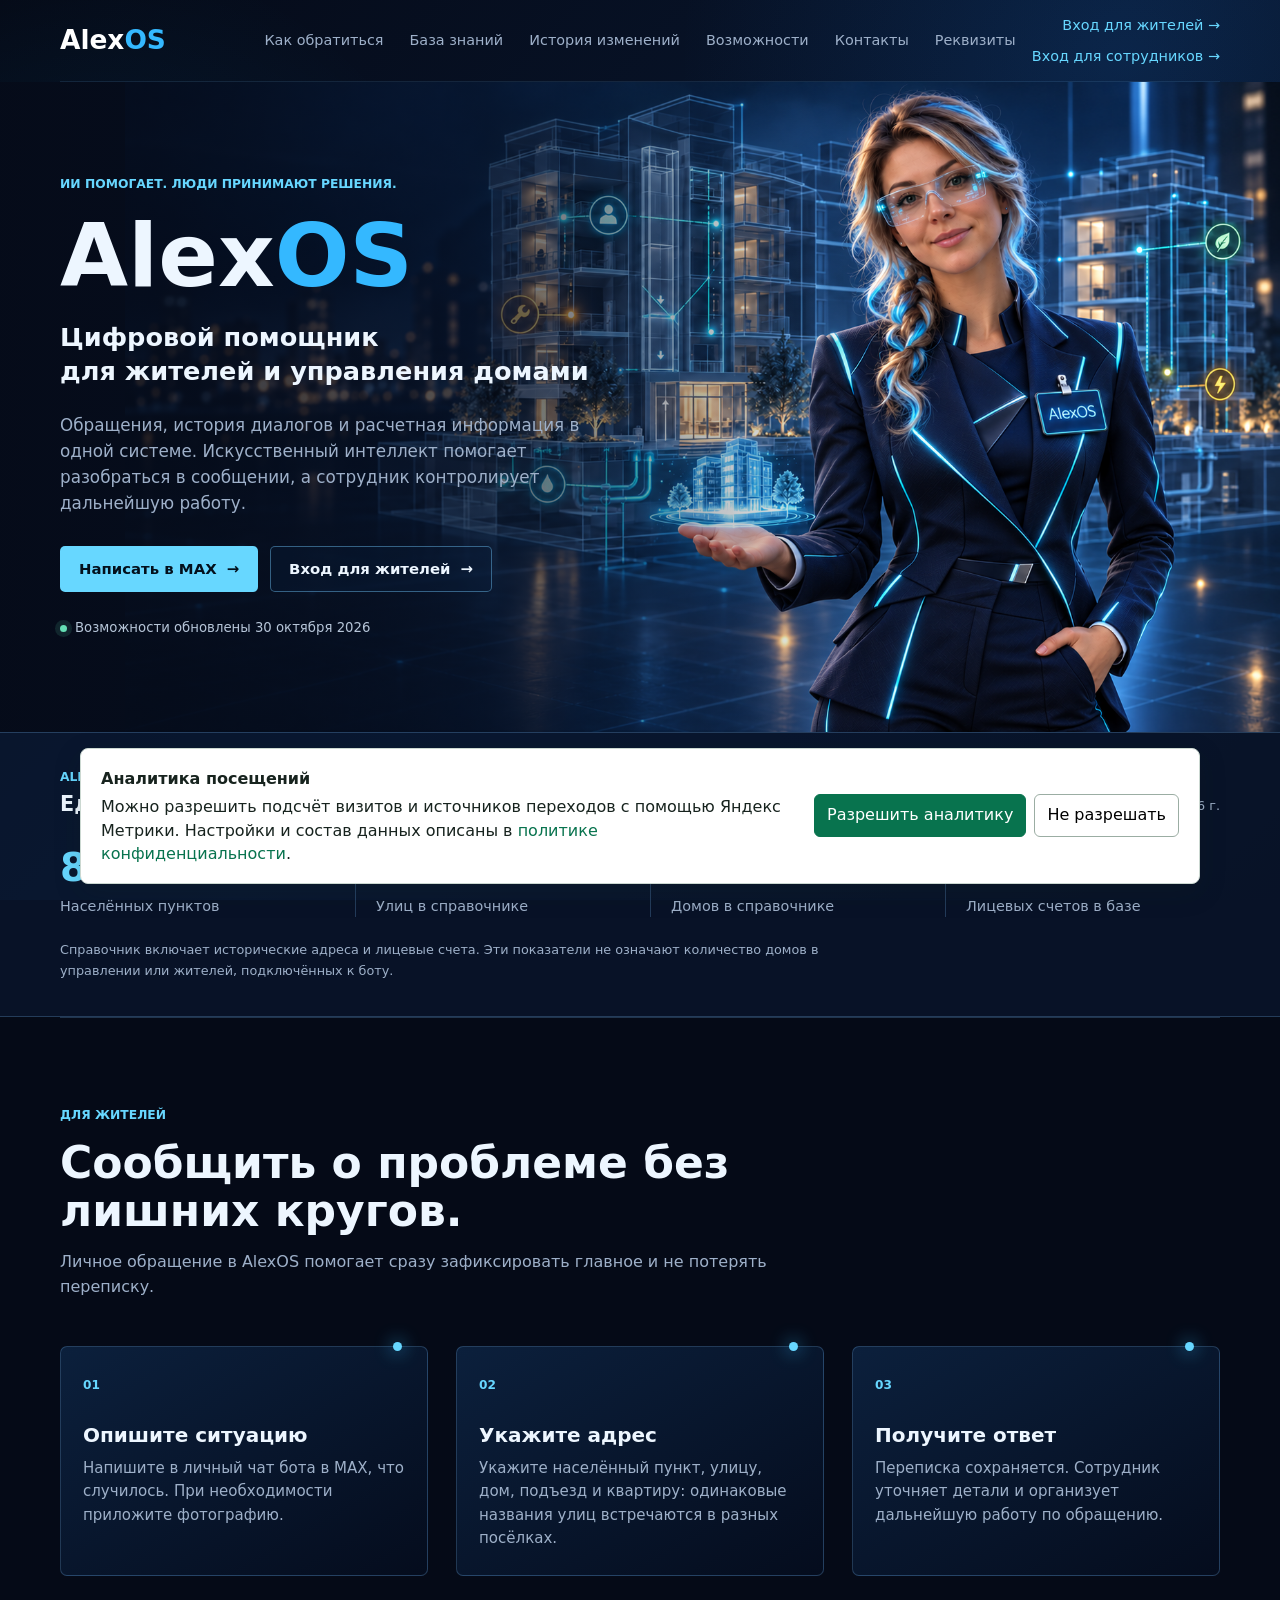
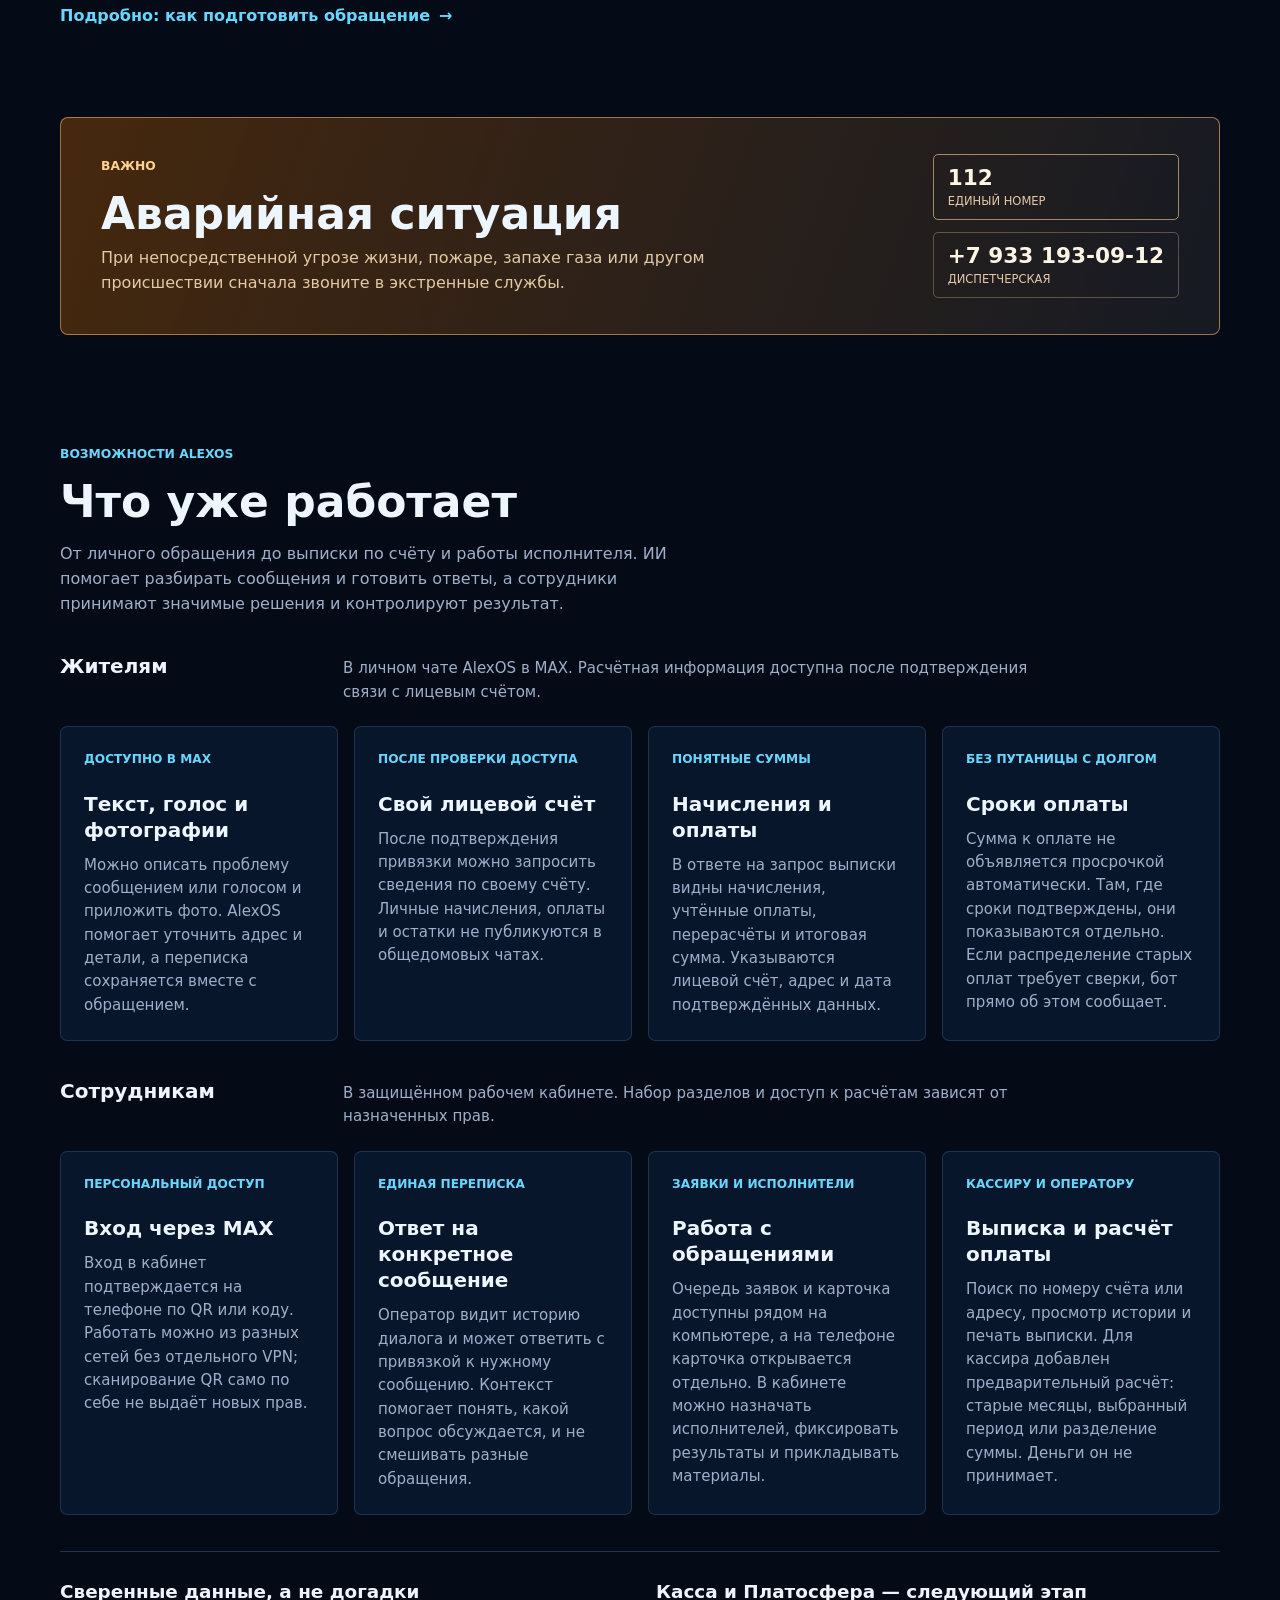
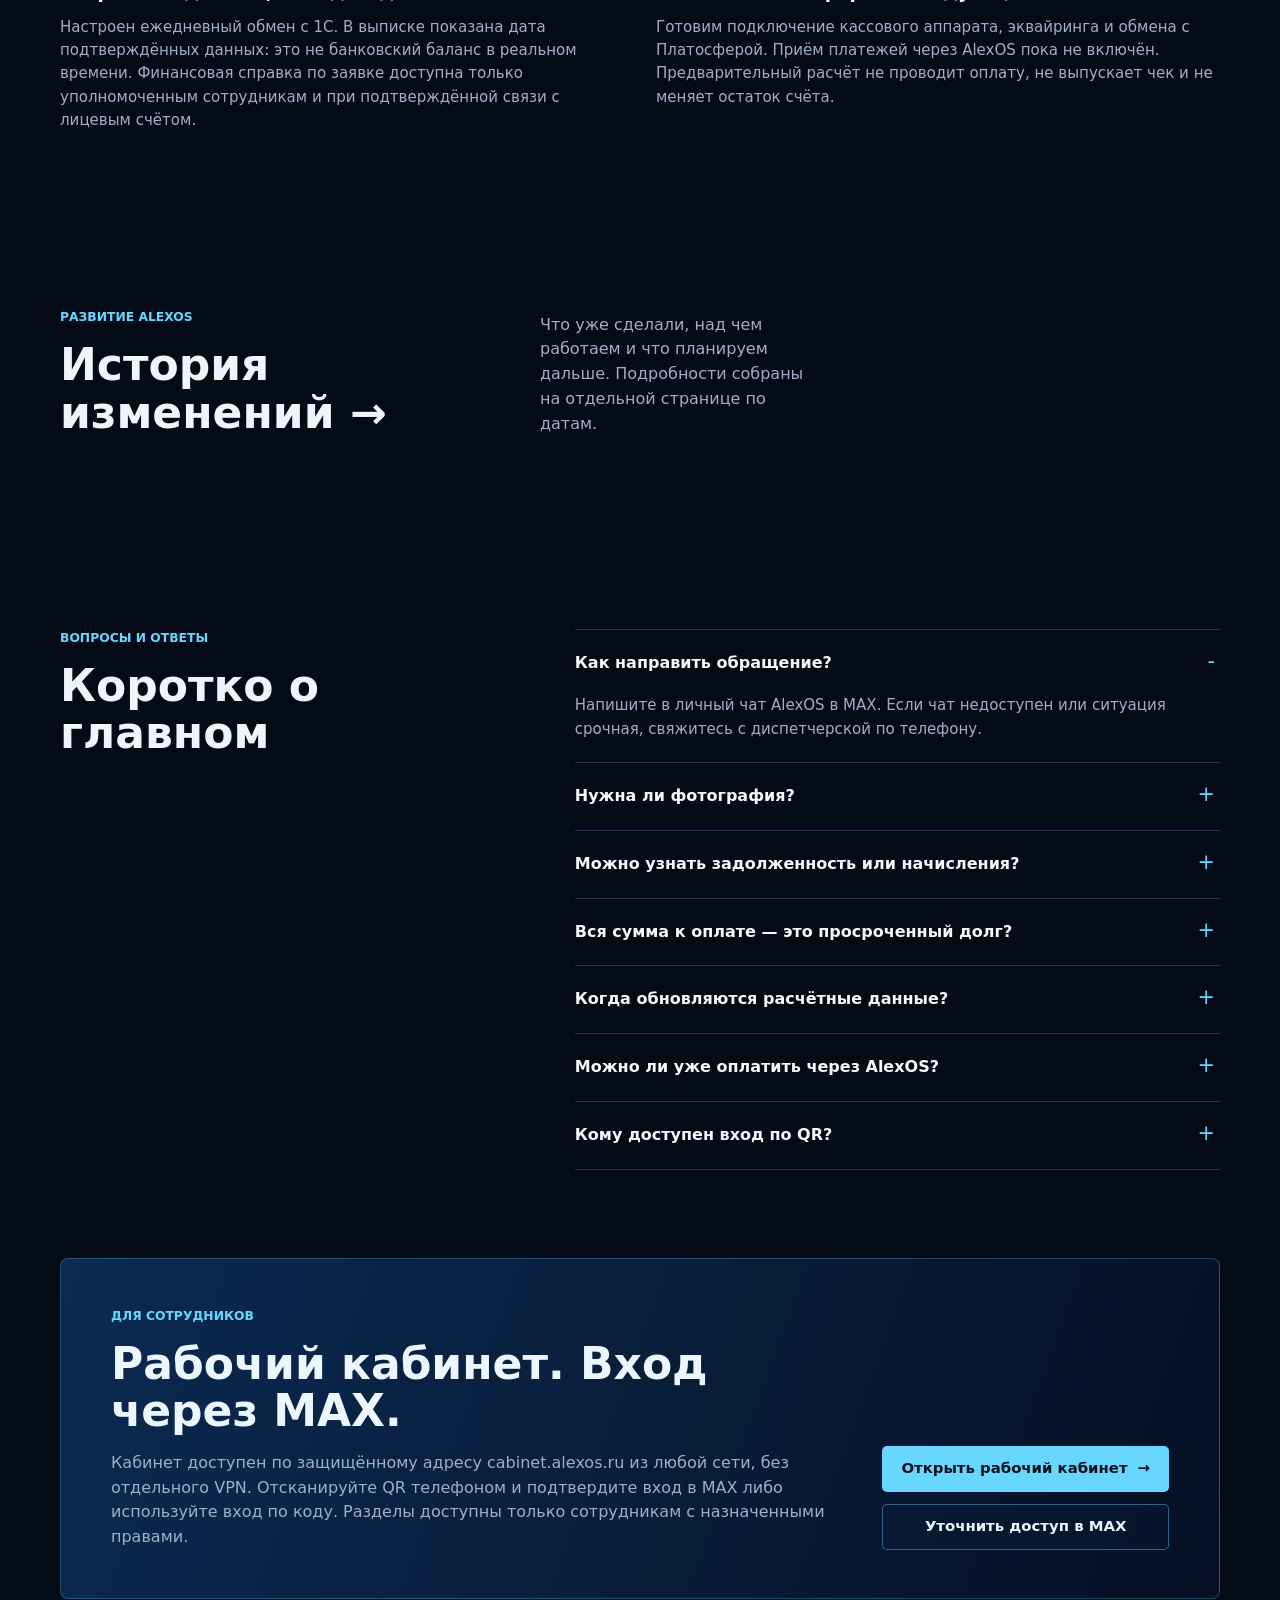
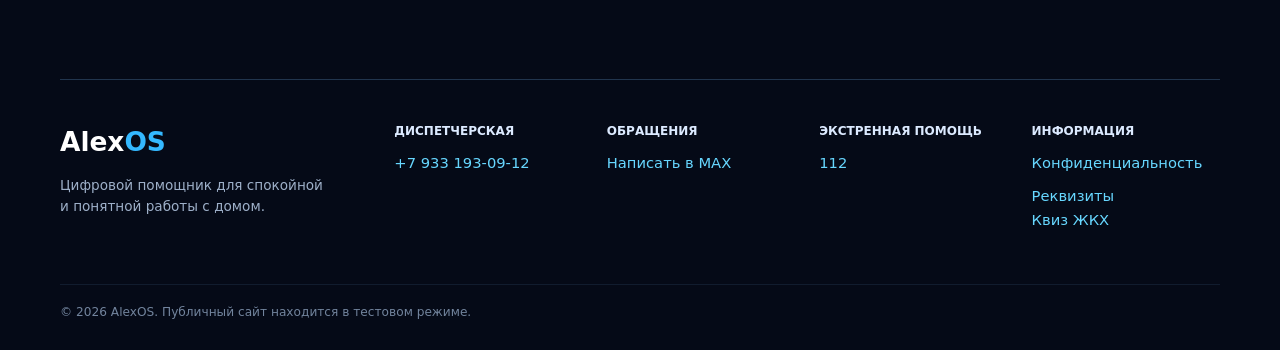
==== commit 68434f72: "Add AlexOS legal knowledge base" ====
--- a/index.html
+++ b/index.html
@@ -18,6 +18,7 @@
       </a>
       <nav class="site-nav" aria-label="Основная навигация">
         <a href="residents.html">Как обратиться</a>
+        <a href="knowledge.html">База знаний</a>
         <a href="updates.html">История изменений</a>
         <a href="#about">Возможности</a>
         <a href="#contacts">Контакты</a>
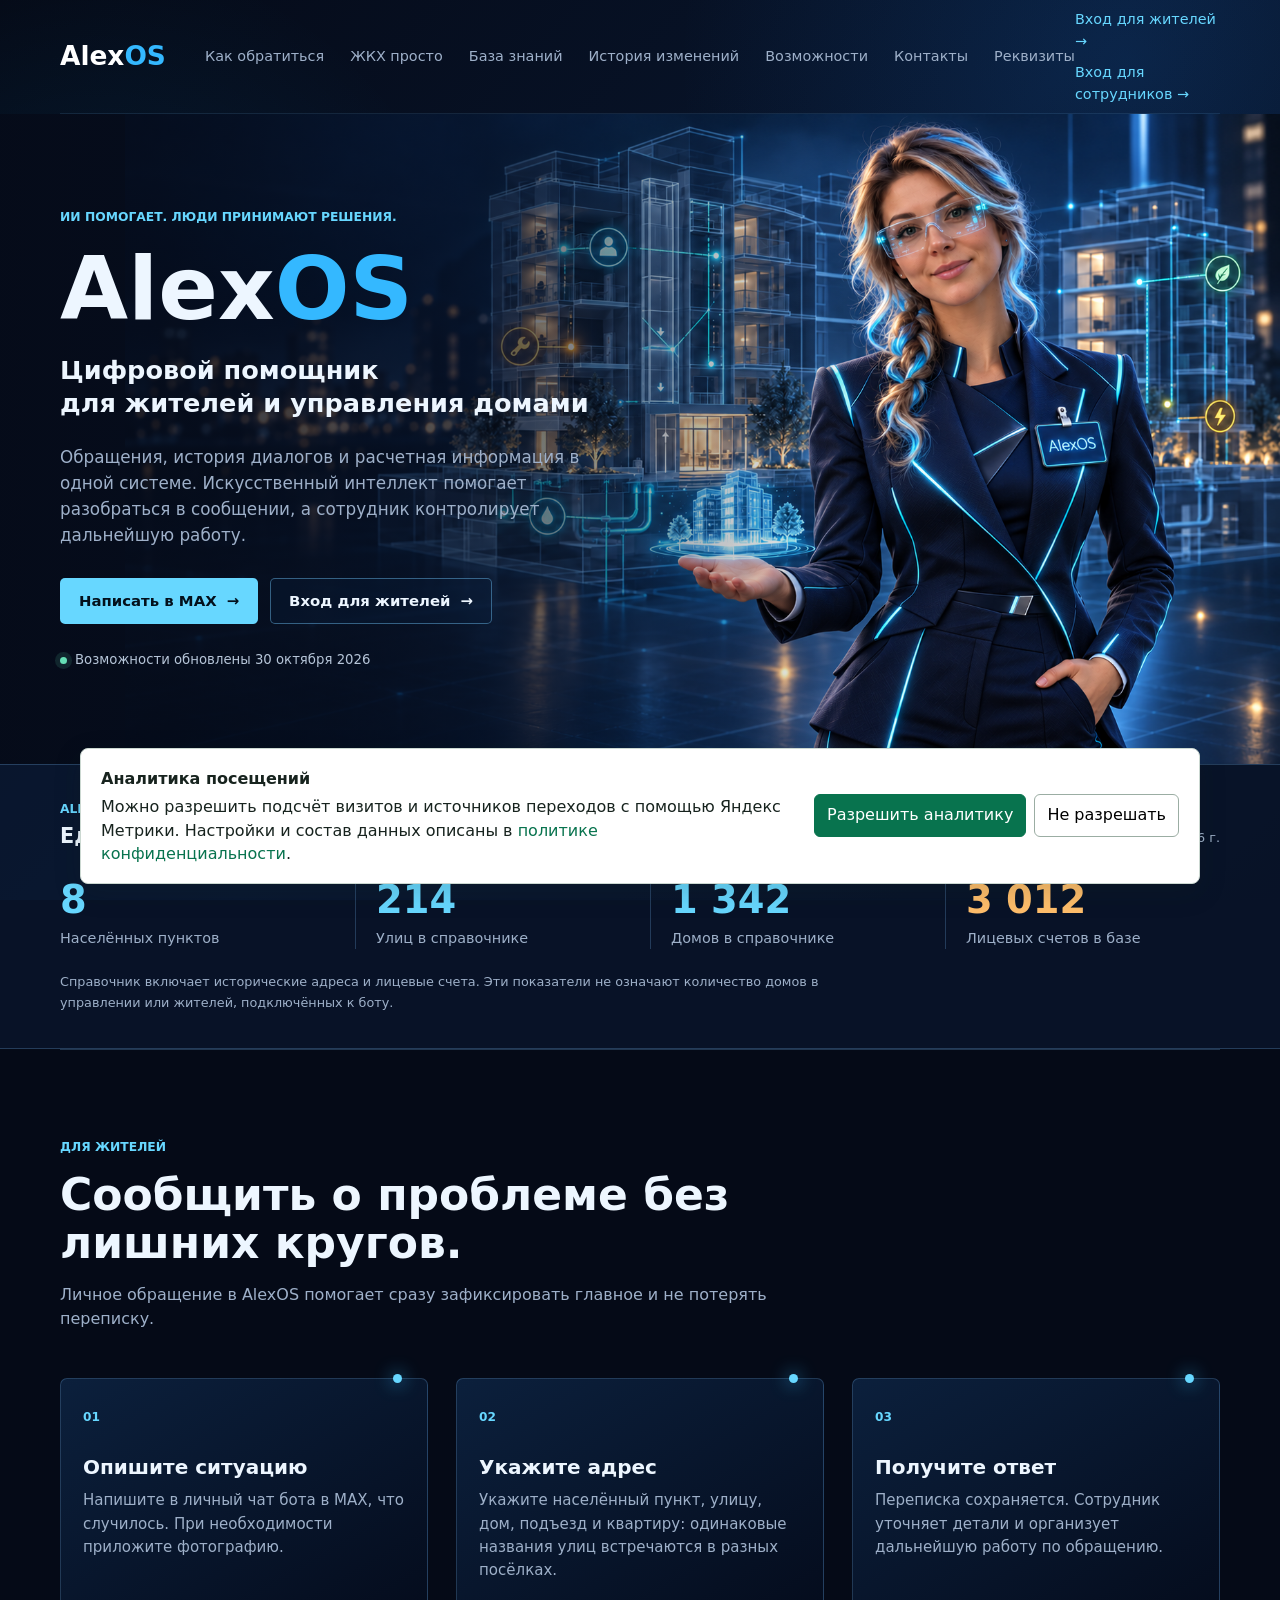
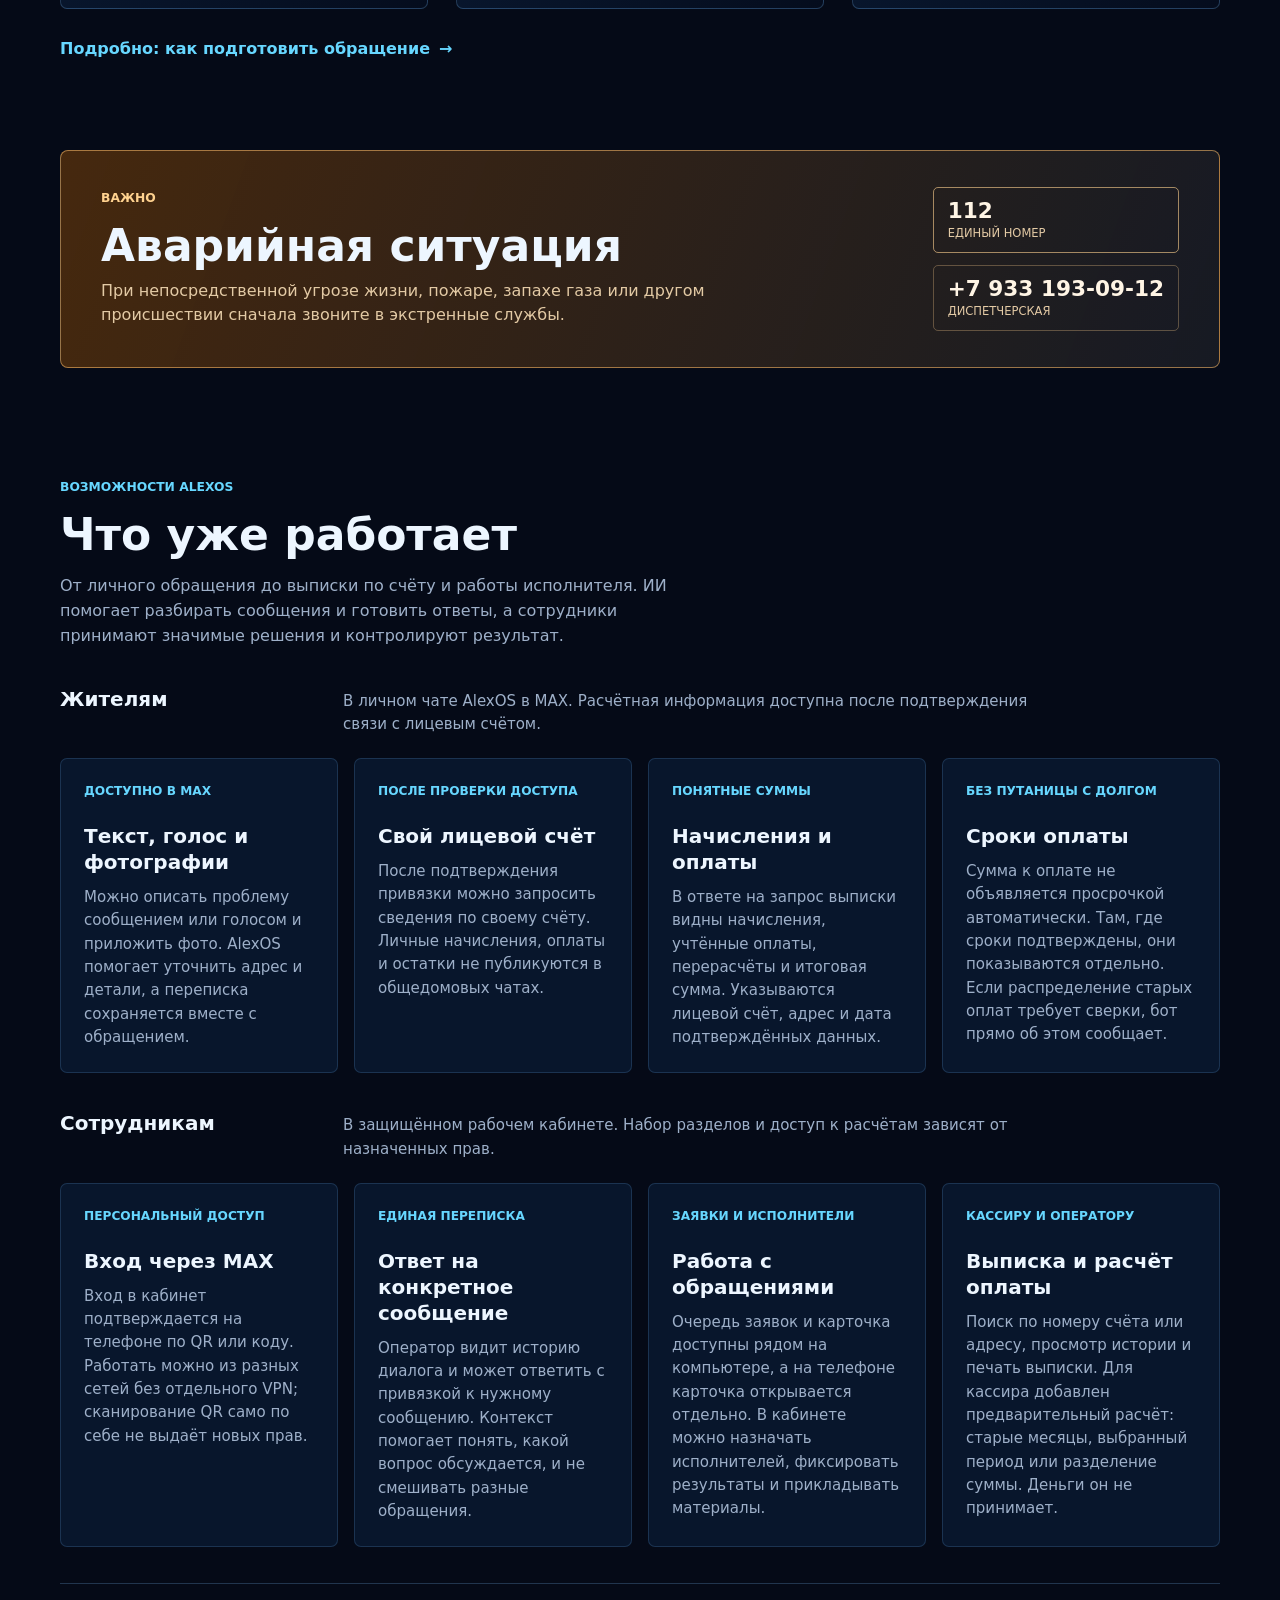
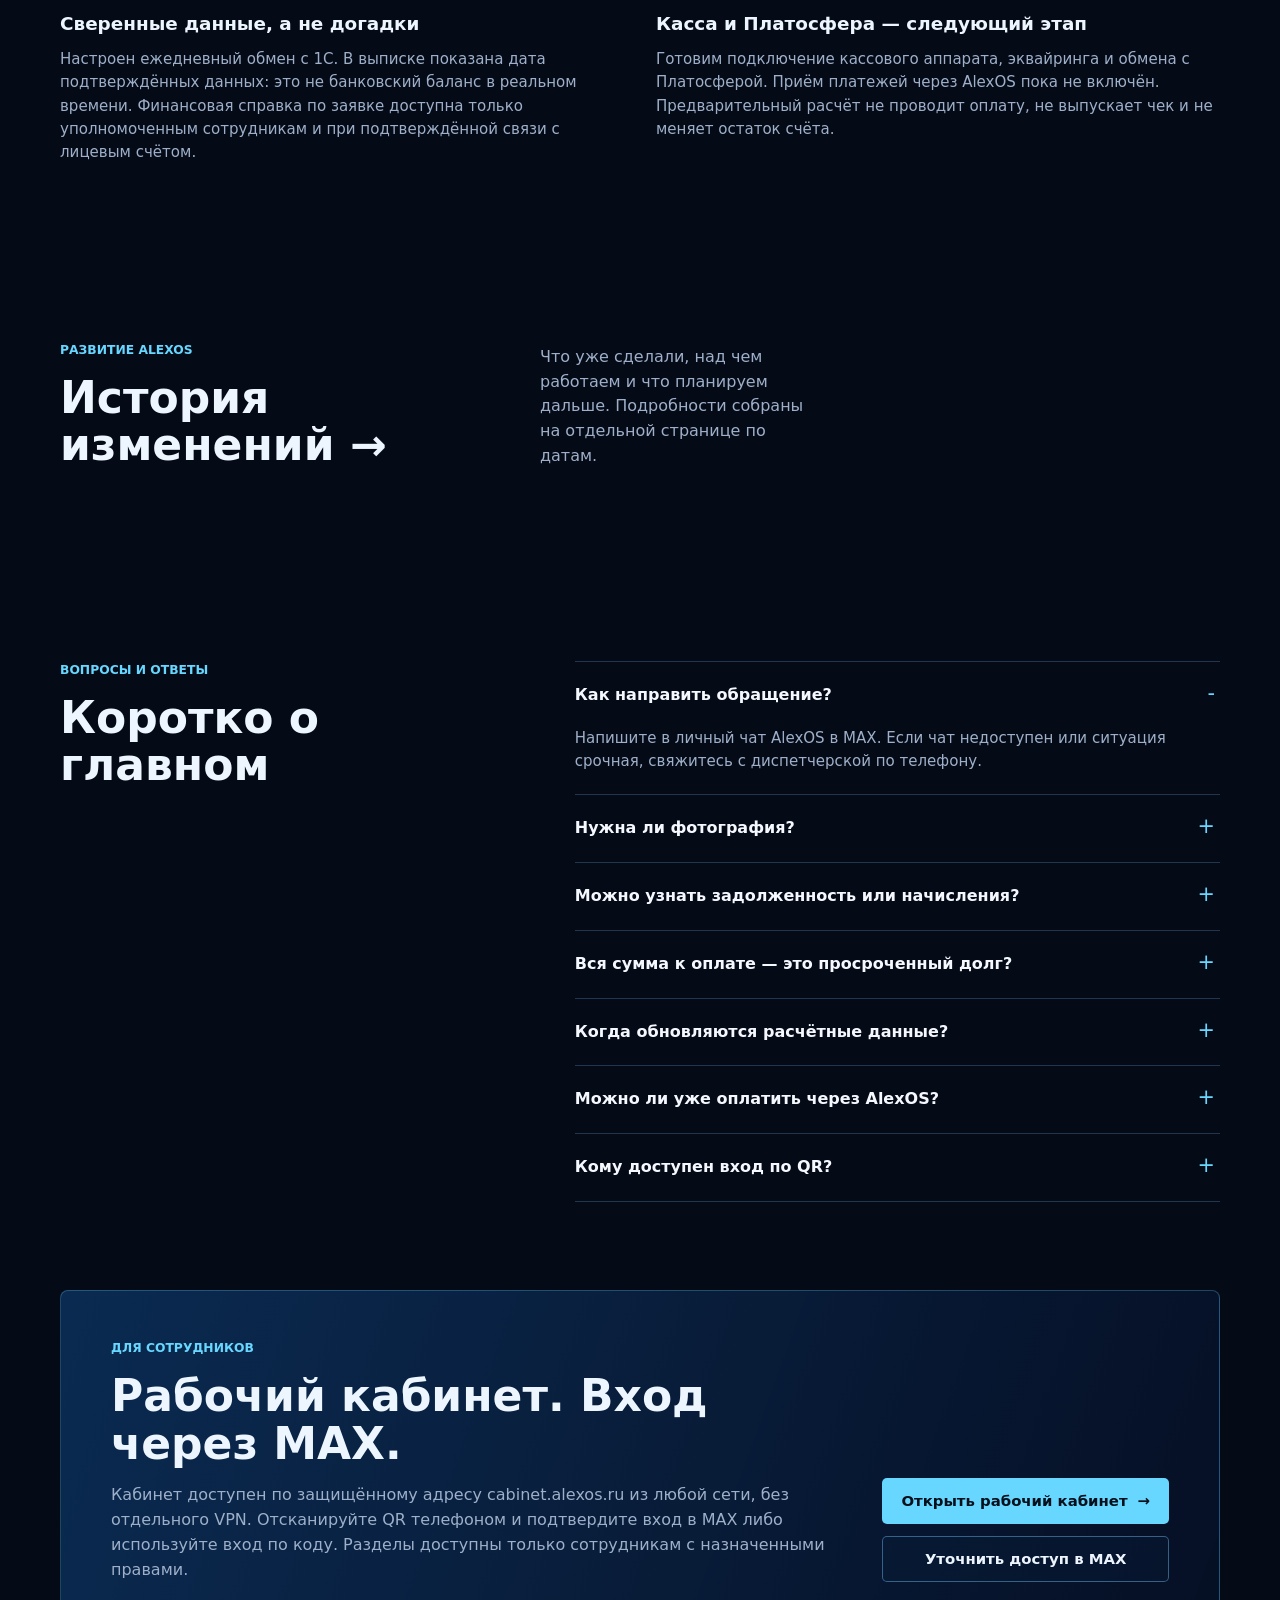
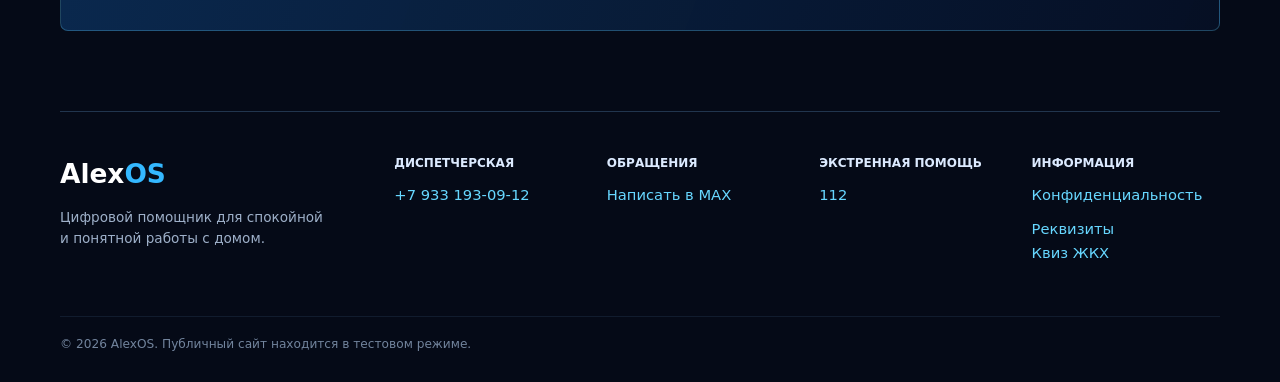
==== commit 06730dc6: "Expand knowledge base with local housing guides" ====
--- a/index.html
+++ b/index.html
@@ -18,6 +18,7 @@
       </a>
       <nav class="site-nav" aria-label="Основная навигация">
         <a href="residents.html">Как обратиться</a>
+        <a href="basics.html">ЖКХ просто</a>
         <a href="knowledge.html">База знаний</a>
         <a href="updates.html">История изменений</a>
         <a href="#about">Возможности</a>
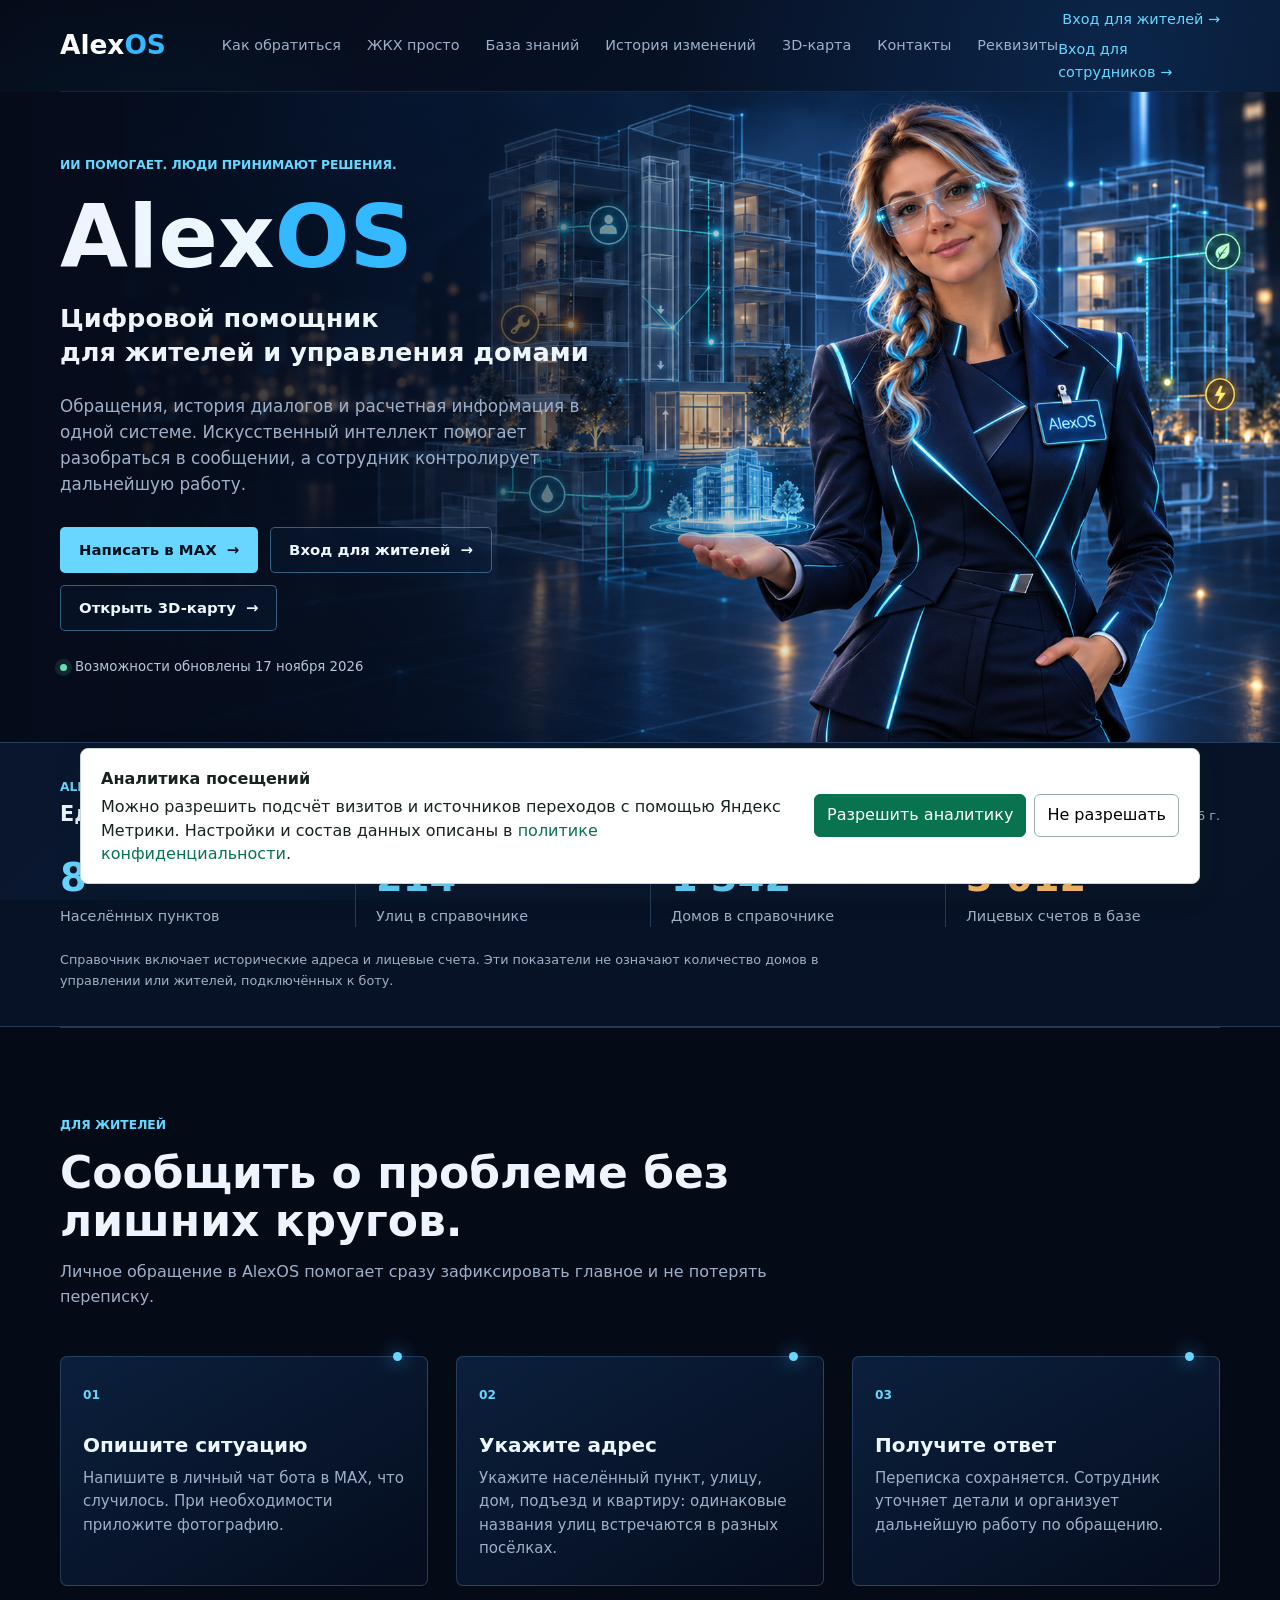
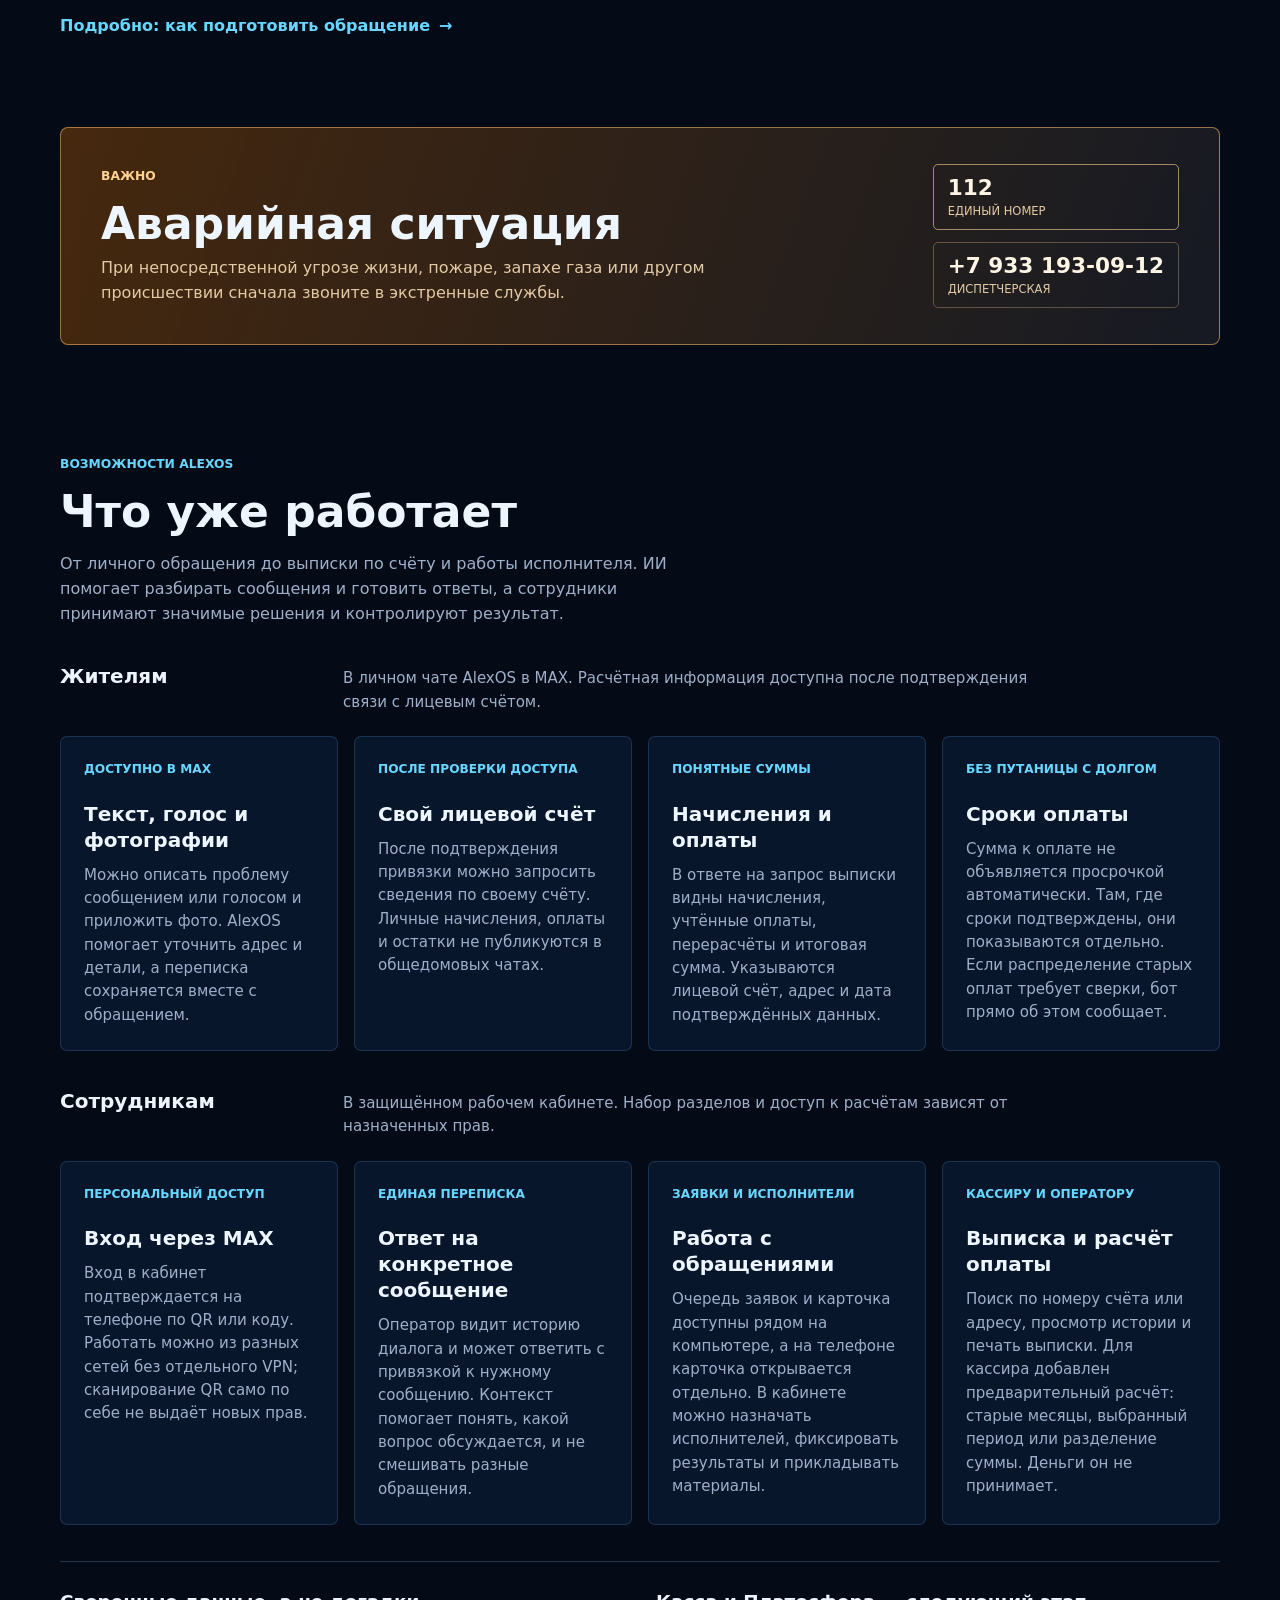
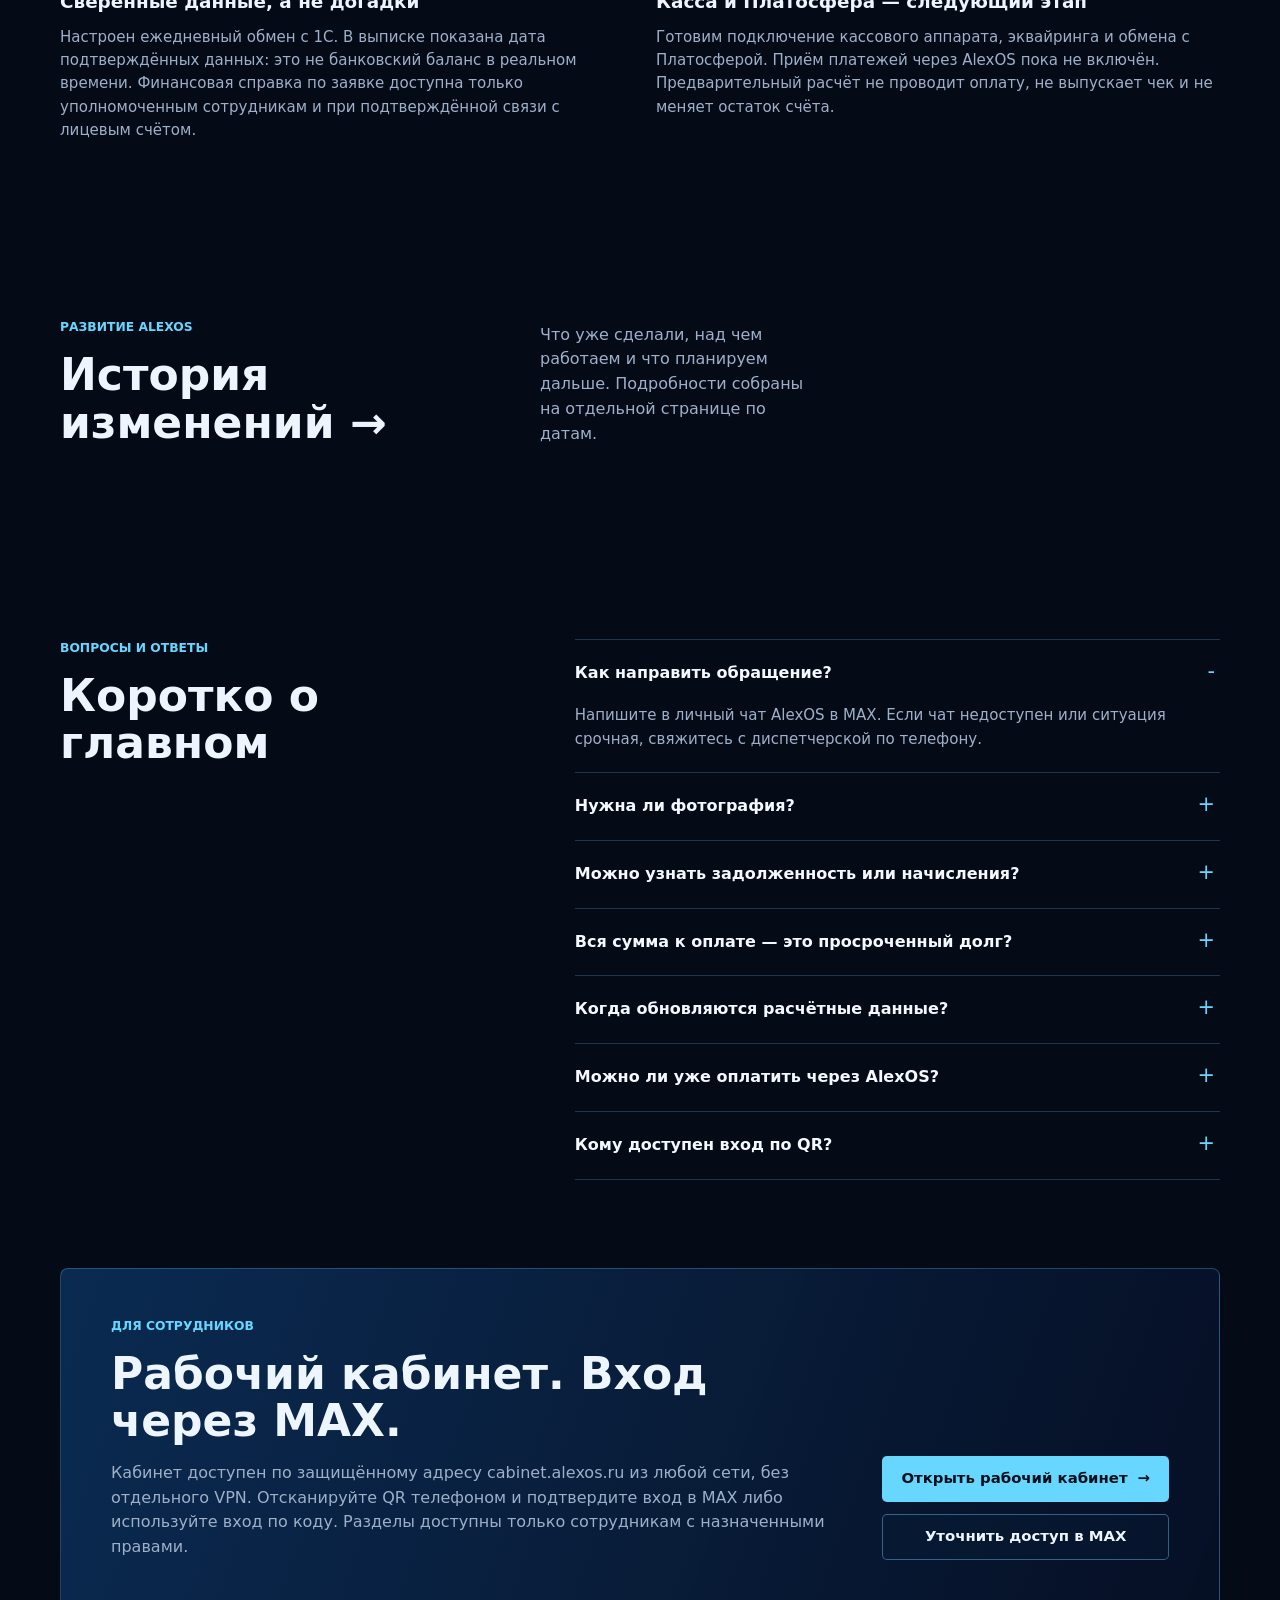
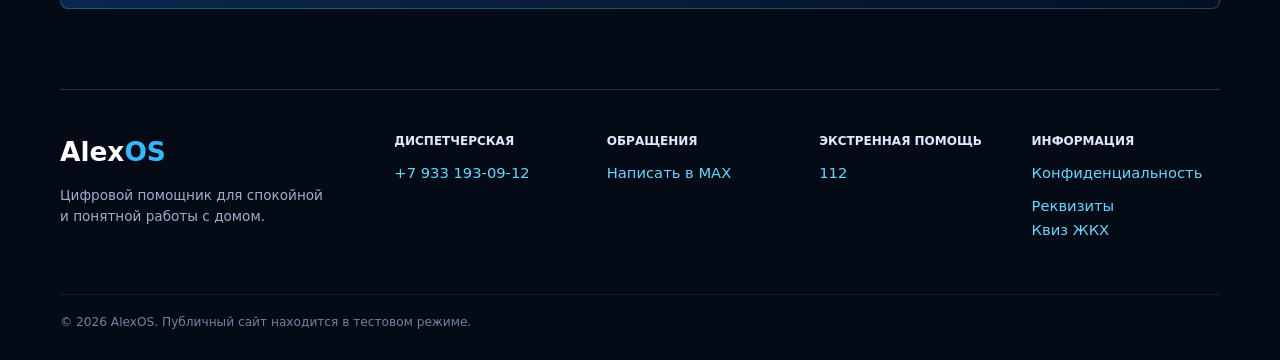
==== commit 27c208ef: "Add interactive AlexOS 3D map" ====
--- a/index.html
+++ b/index.html
@@ -21,7 +21,7 @@
         <a href="basics.html">ЖКХ просто</a>
         <a href="knowledge.html">База знаний</a>
         <a href="updates.html">История изменений</a>
-        <a href="#about">Возможности</a>
+        <a href="explore.html">3D-карта</a>
         <a href="#contacts">Контакты</a>
         <a href="requisites.html">Реквизиты</a>
       </nav>
@@ -45,8 +45,9 @@
           <div class="hero-actions">
             <a class="button button-primary" href="https://max.ru/id4246008141_bot" target="_blank" rel="noopener">Написать в MAX <span aria-hidden="true">&rarr;</span></a>
             <a class="button button-quiet" href="https://cabinet.alexos.ru/resident">Вход для жителей <span aria-hidden="true">&rarr;</span></a>
-          </div>
-          <p class="hero-status"><span aria-hidden="true"></span> <time datetime="2026-10-30">Возможности обновлены 30 октября 2026</time></p>
+            <a class="button button-quiet" href="explore.html">Открыть 3D-карту <span aria-hidden="true">&rarr;</span></a>
+          </div>
+          <p class="hero-status"><span aria-hidden="true"></span> <time datetime="2026-11-17">Возможности обновлены 17 ноября 2026</time></p>
         </div>
       </section>
 
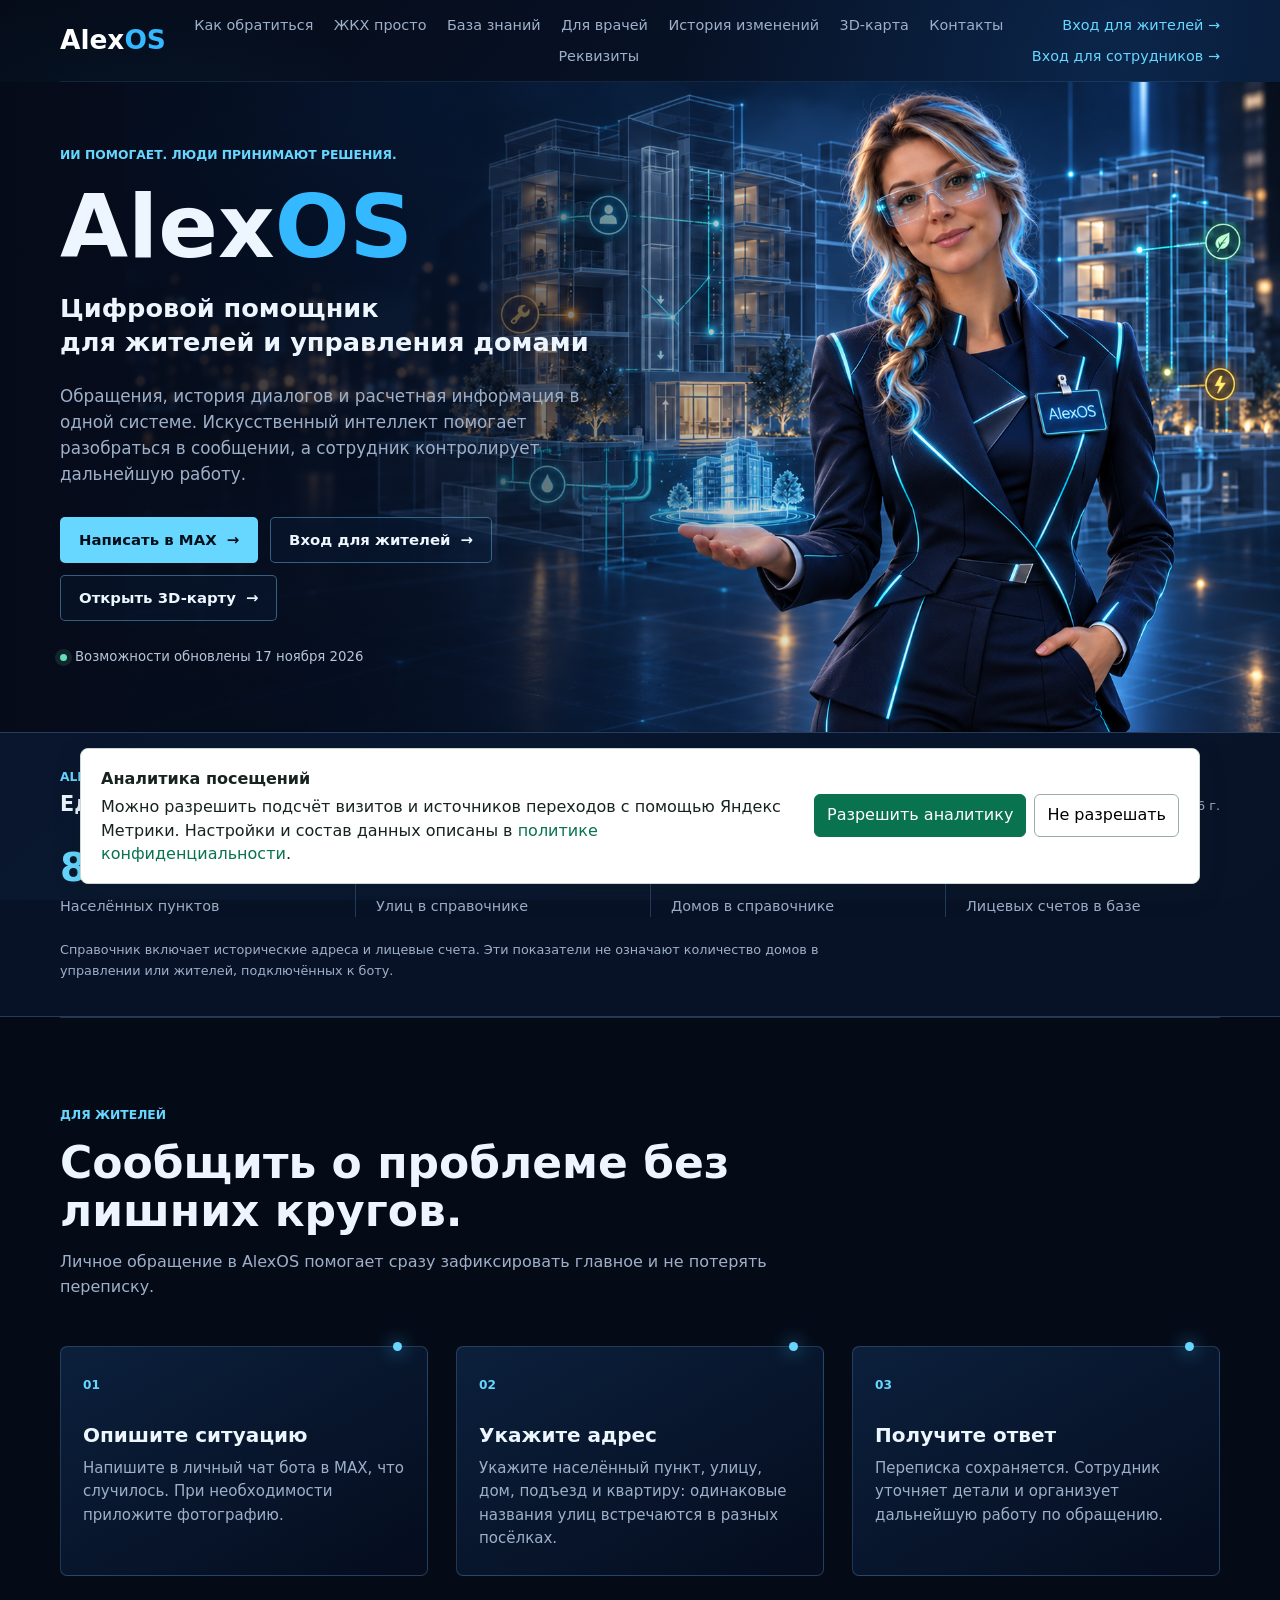
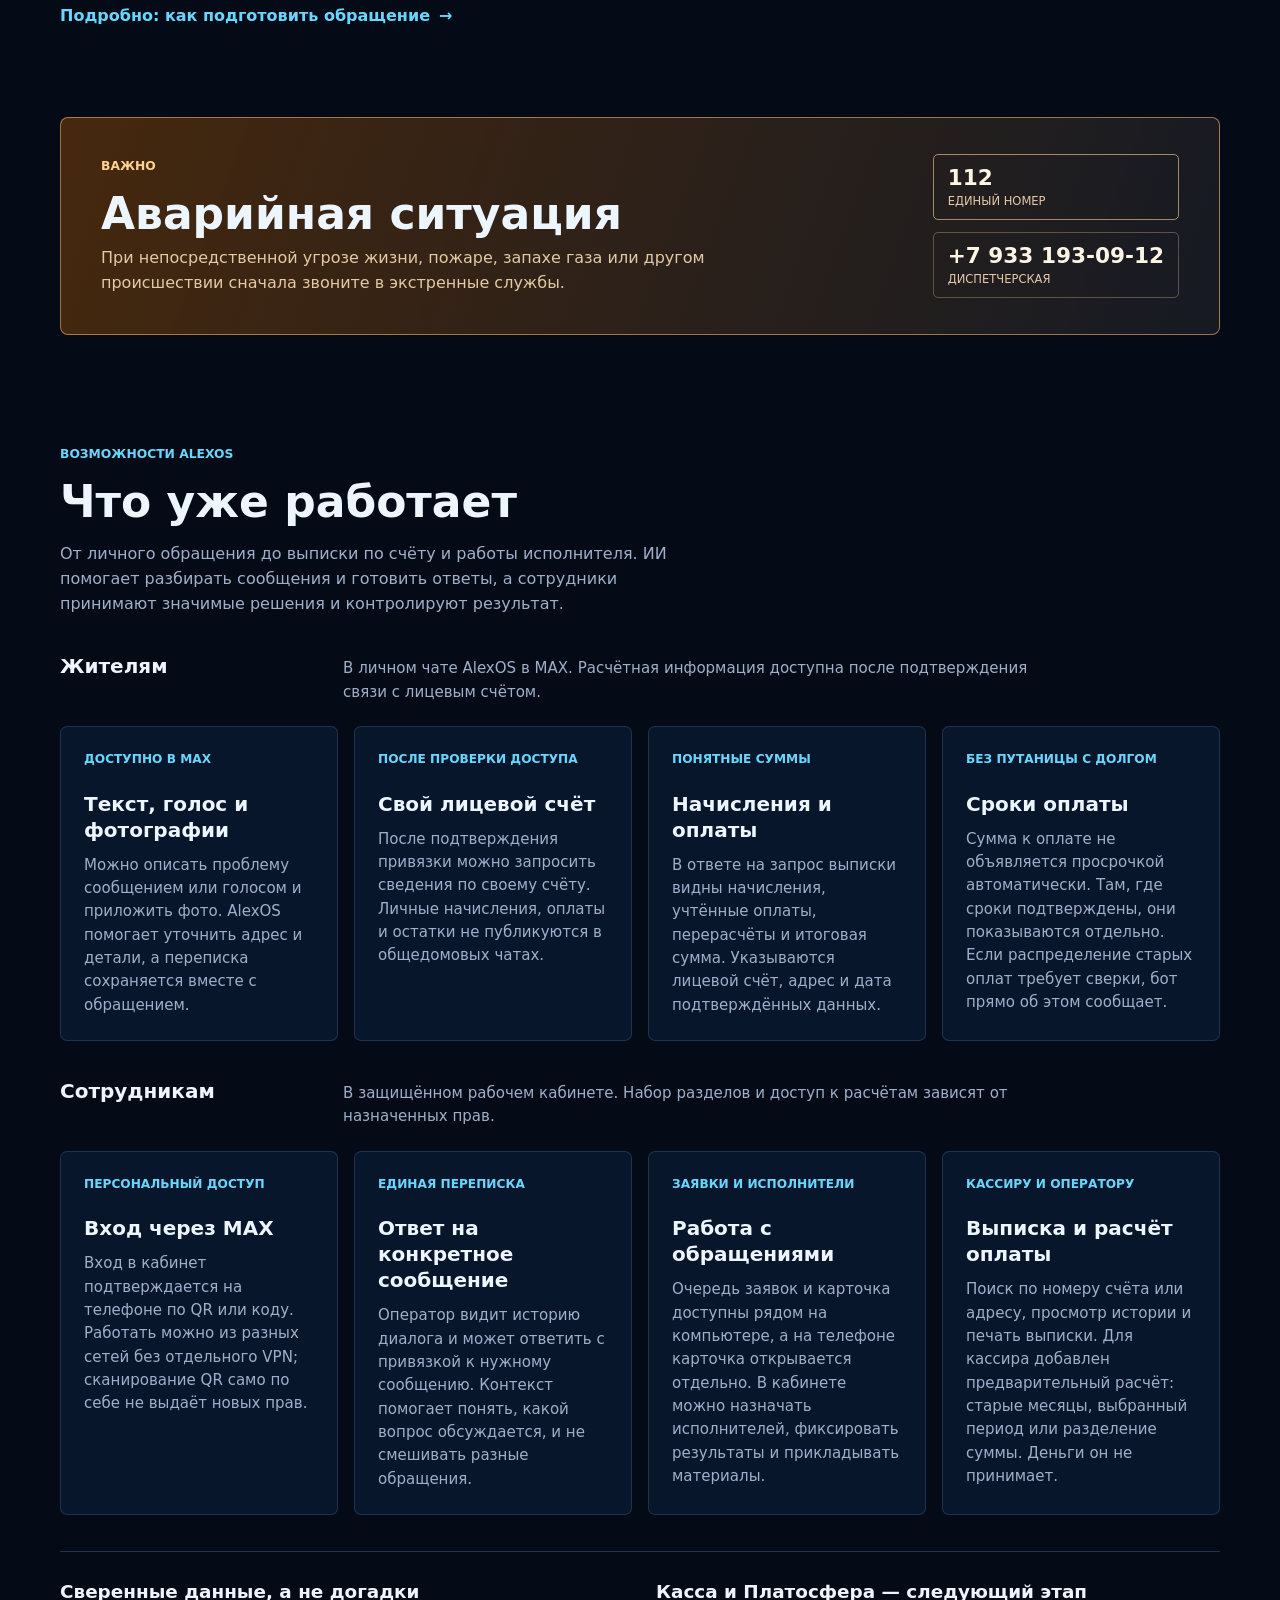
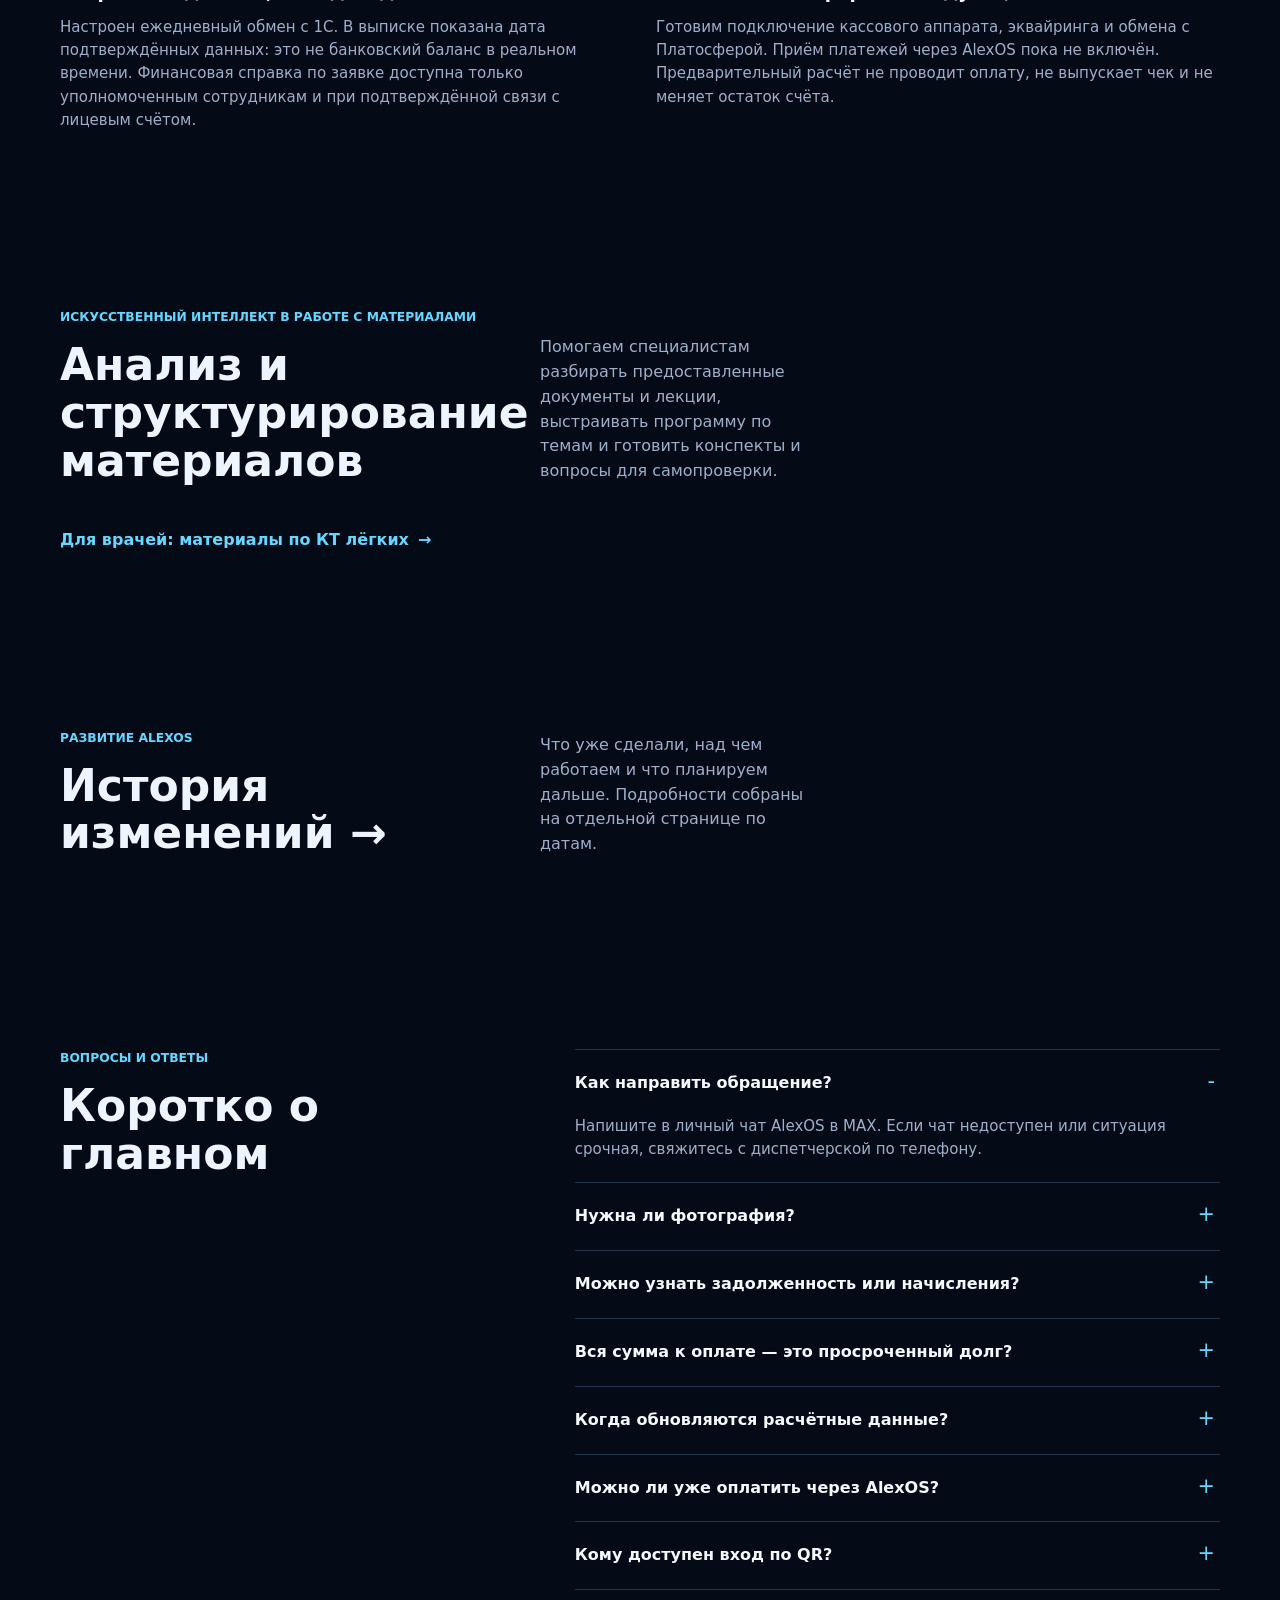
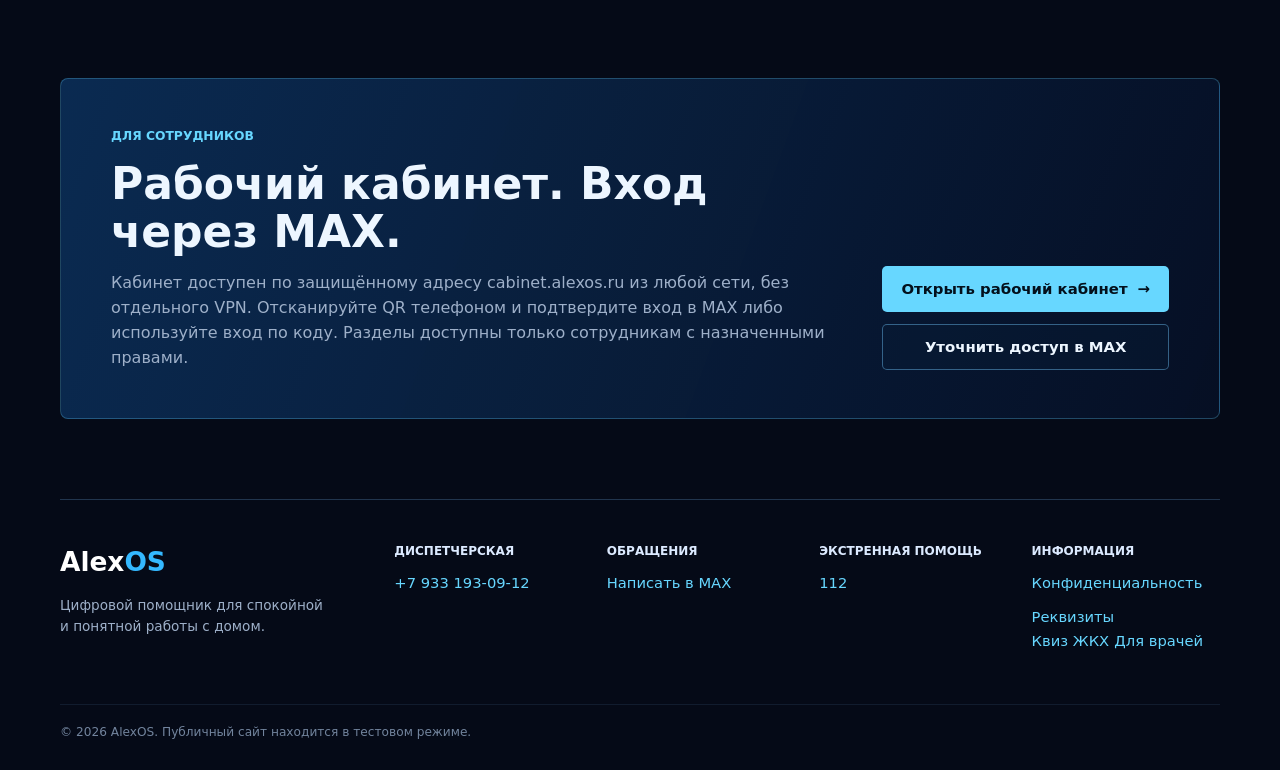
==== commit 8175bf7c: "Add AlexOS radiology training section" ====
--- a/index.html
+++ b/index.html
@@ -12,7 +12,7 @@
     <script src="metrika-consent.js" defer></script>
   </head>
   <body>
-    <header class="site-header">
+    <header class="site-header site-header-home">
       <a class="brand" href="#top" aria-label="AlexOS, на главную">
         <span>Alex</span><strong>OS</strong>
       </a>
@@ -20,6 +20,7 @@
         <a href="residents.html">Как обратиться</a>
         <a href="basics.html">ЖКХ просто</a>
         <a href="knowledge.html">База знаний</a>
+        <a href="doctors.html">Для врачей</a>
         <a href="updates.html">История изменений</a>
         <a href="explore.html">3D-карта</a>
         <a href="#contacts">Контакты</a>
@@ -175,6 +176,17 @@
         </div>
       </section>
 
+      <section class="section" id="ai-materials" aria-labelledby="ai-materials-title">
+        <div class="section-heading row-heading">
+          <div>
+            <p class="eyebrow">Искусственный интеллект в работе с материалами</p>
+            <h2 id="ai-materials-title">Анализ и структурирование материалов</h2>
+          </div>
+          <p>Помогаем специалистам разбирать предоставленные документы и лекции, выстраивать программу по темам и готовить конспекты и вопросы для самопроверки.</p>
+        </div>
+        <a class="resident-link" href="doctors.html">Для врачей: материалы по КТ лёгких <span aria-hidden="true">&rarr;</span></a>
+      </section>
+
       <section class="history-link section" id="news" aria-labelledby="history-link-title">
         <div class="section-heading row-heading">
           <div>
@@ -257,6 +269,7 @@
         <a href="privacy.html">Конфиденциальность</a>
         <a class="footer-extra-link" href="requisites.html">Реквизиты</a>
         <a href="quiz.html">Квиз ЖКХ</a>
+        <a href="doctors.html">Для врачей</a>
       </div>
       <p class="copyright">&copy; 2026 AlexOS. Публичный сайт находится в тестовом режиме.</p>
     </footer>
--- a/styles.css
+++ b/styles.css
@@ -79,6 +79,26 @@
   gap: 26px;
   color: var(--muted);
   font-size: 0.9rem;
+}
+
+.site-header-home .site-nav {
+  flex-wrap: wrap;
+  gap: 8px clamp(12px, 1.6vw, 24px);
+}
+
+.site-header-home .site-nav a {
+  white-space: nowrap;
+}
+
+@media (min-width: 921px) {
+  .site-header-home {
+    grid-template-columns: auto minmax(0, 1fr) auto;
+    column-gap: clamp(12px, 2vw, 26px);
+  }
+
+  .site-header-home .site-nav {
+    justify-content: center;
+  }
 }
 
 .site-nav a,
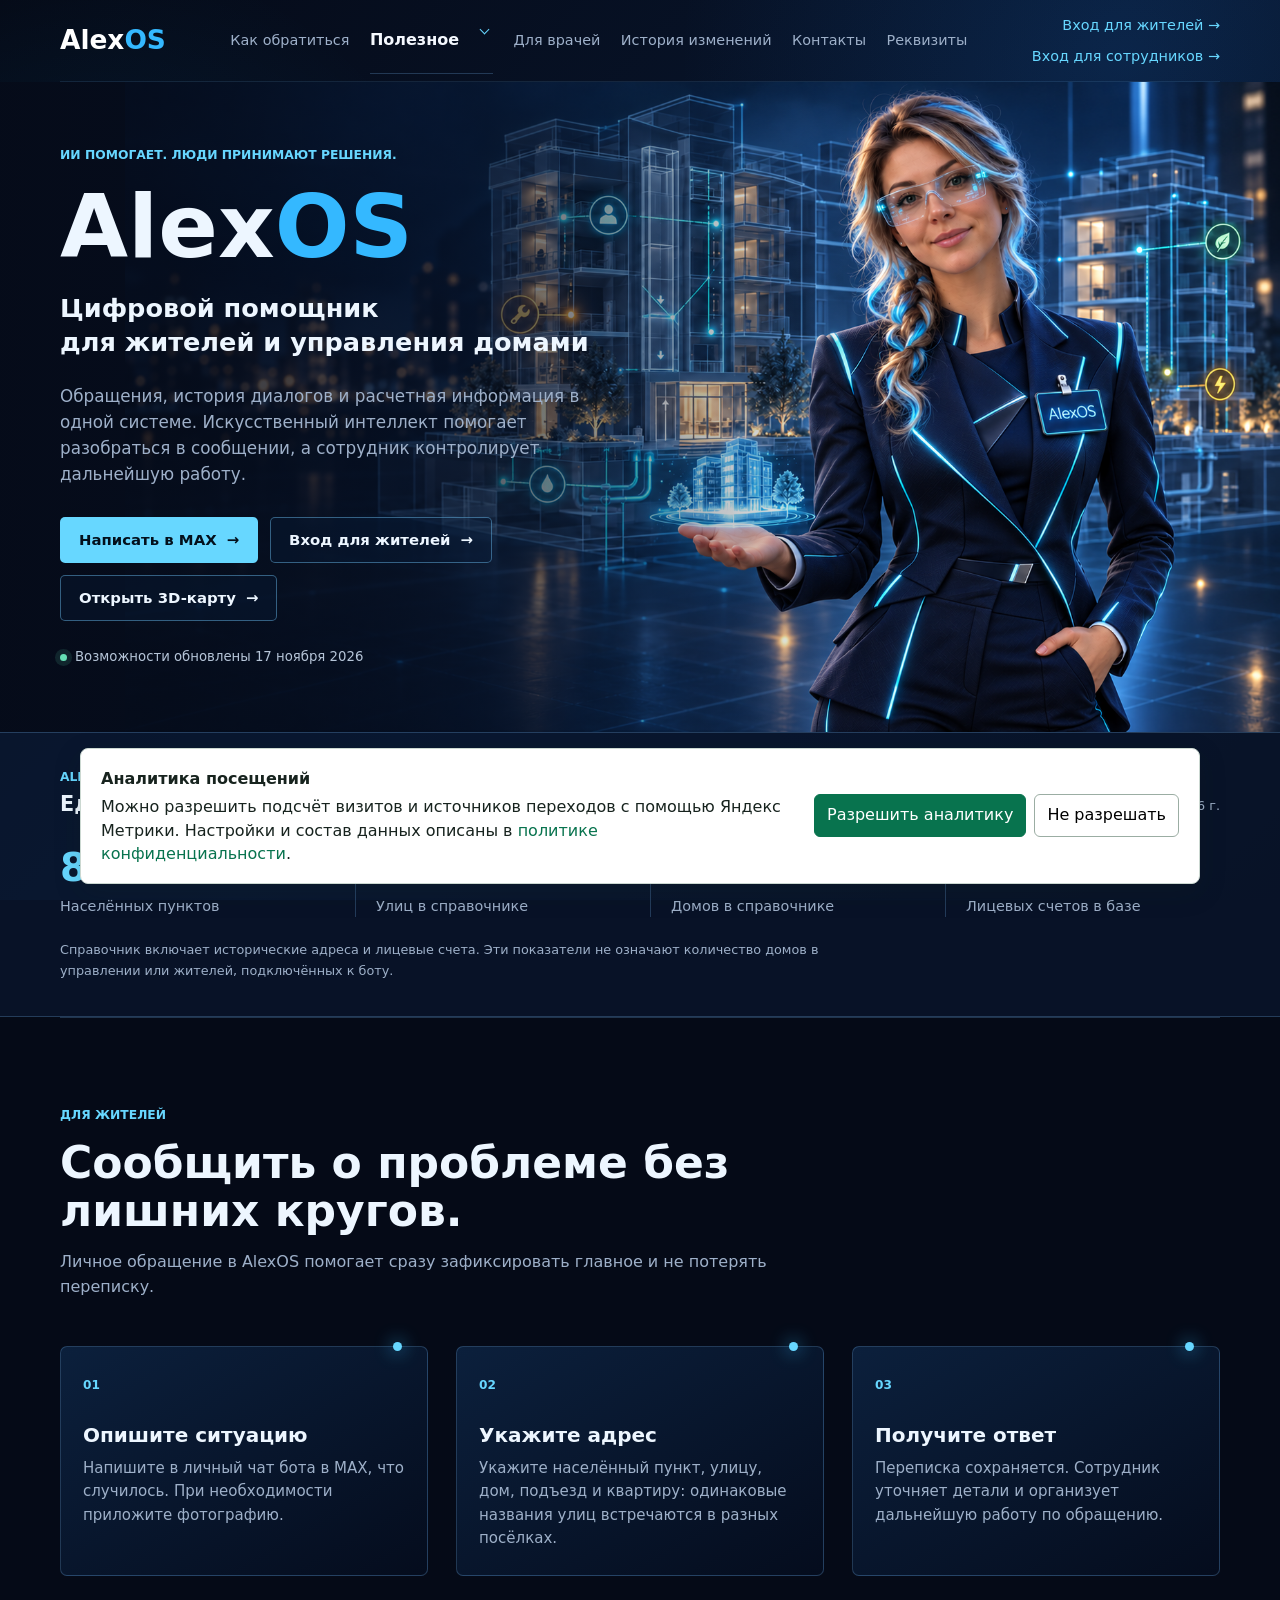
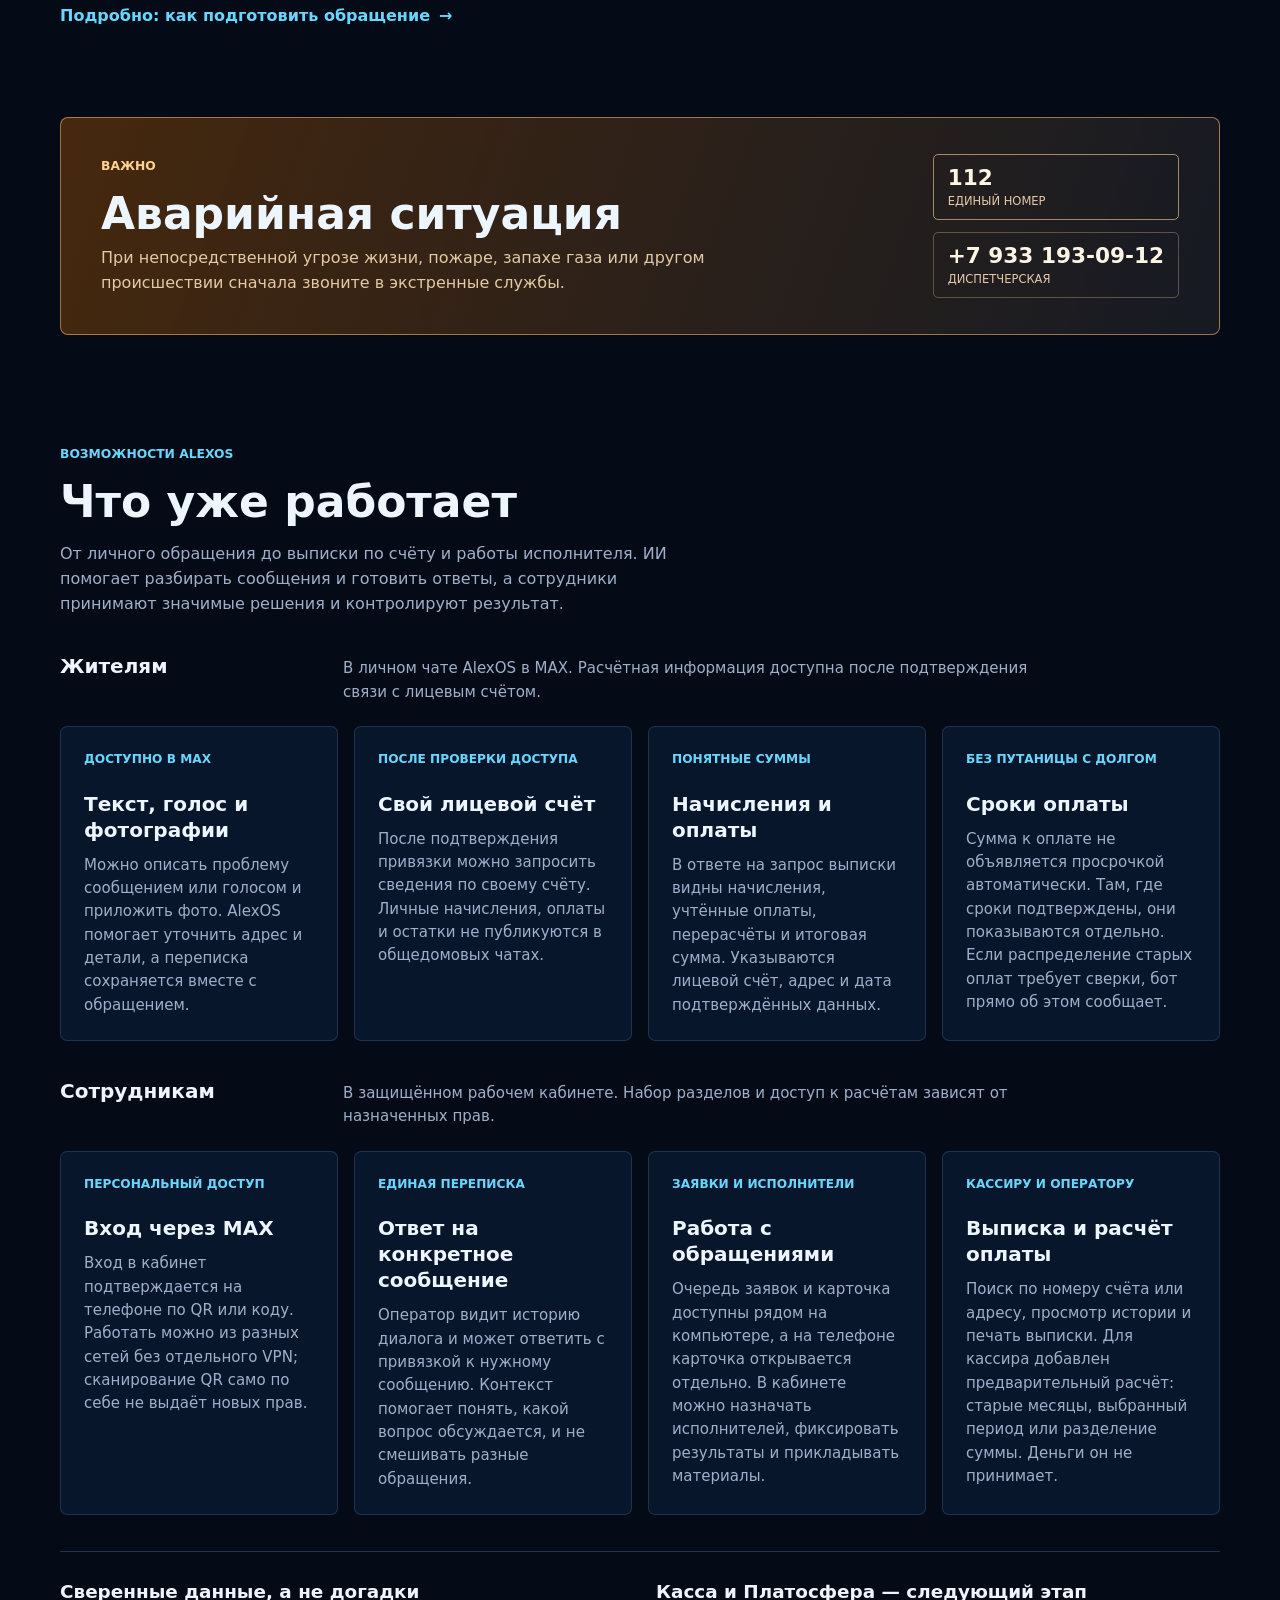
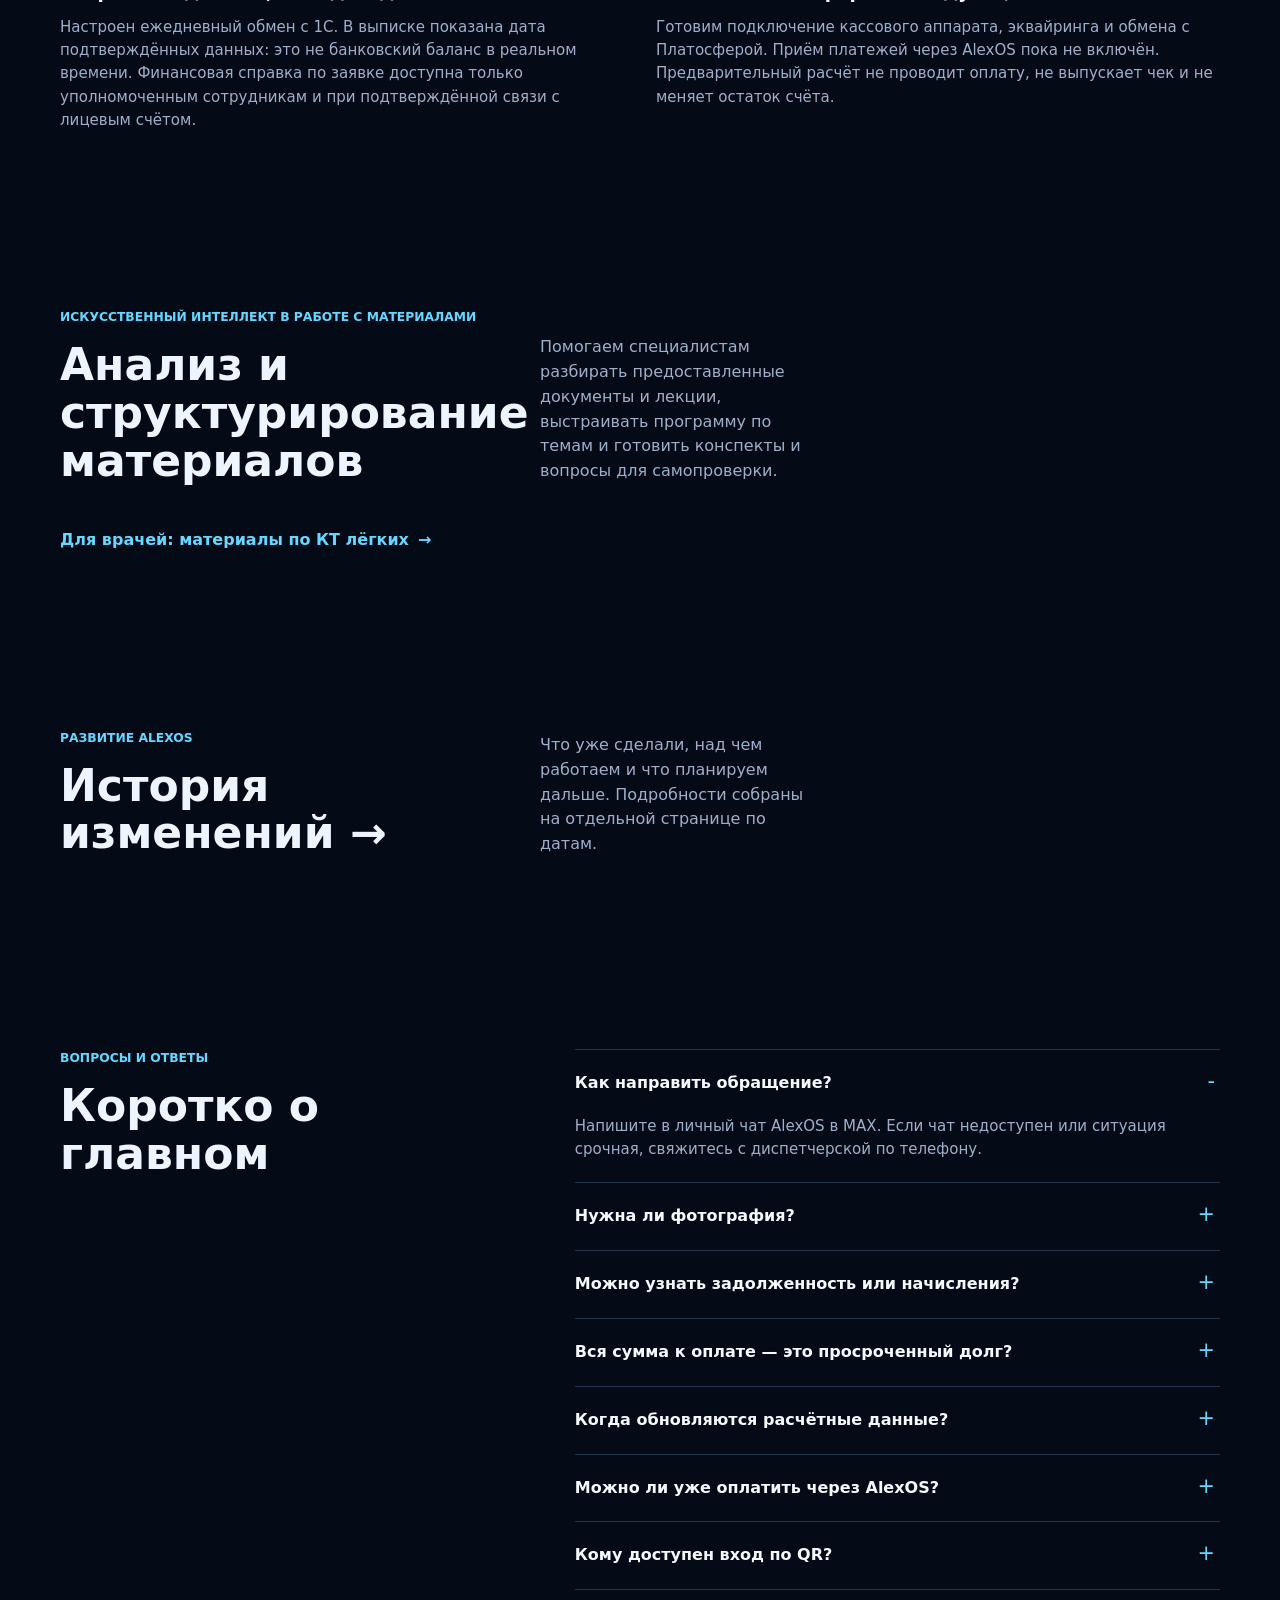
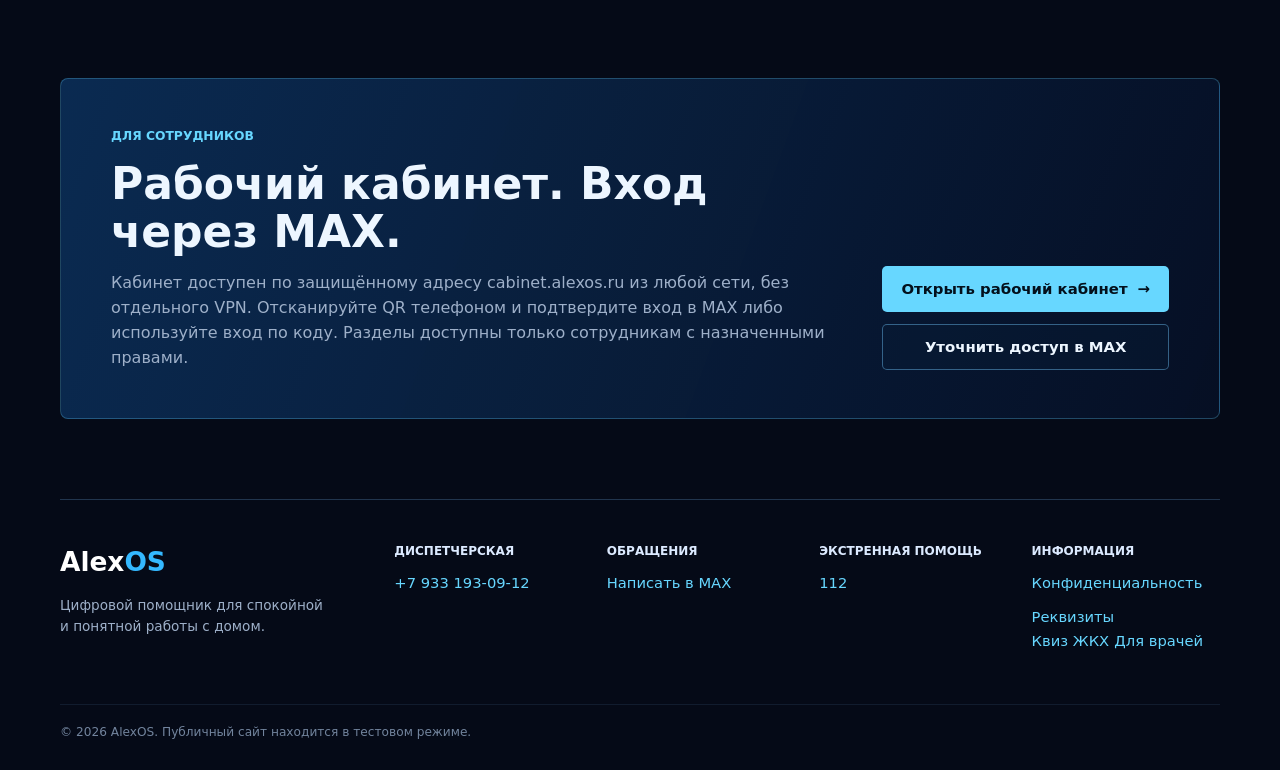
==== commit 38df096d: "Group public resources in dropdown menu" ====
--- a/index.html
+++ b/index.html
@@ -6,7 +6,7 @@
     <meta name="description" content="Возможности AlexOS: обращения, голосовые и фотографии в MAX, личные выписки и сроки оплаты, заявки и рабочий кабинет сотрудников. Расчёт кассира без проведения платежа. ККТ и Платосфера готовятся к подключению.">
     <title>AlexOS | Цифровой помощник для жителей</title>
     <link rel="preload" as="image" href="assets/alexos-hero-future.png">
-    <link rel="stylesheet" href="styles.css">
+    <link rel="stylesheet" href="styles.css?v=20261117-menu">
     <link rel="stylesheet" href="analytics-consent.css">
     <script src="statistics.js" defer></script>
     <script src="metrika-consent.js" defer></script>
@@ -18,11 +18,16 @@
       </a>
       <nav class="site-nav" aria-label="Основная навигация">
         <a href="residents.html">Как обратиться</a>
-        <a href="basics.html">ЖКХ просто</a>
-        <a href="knowledge.html">База знаний</a>
+        <details class="nav-dropdown">
+          <summary>Полезное</summary>
+          <div class="nav-dropdown-menu">
+            <a href="basics.html">ЖКХ просто</a>
+            <a href="knowledge.html">База знаний</a>
+            <a href="explore.html">3D-карта</a>
+          </div>
+        </details>
         <a href="doctors.html">Для врачей</a>
         <a href="updates.html">История изменений</a>
-        <a href="explore.html">3D-карта</a>
         <a href="#contacts">Контакты</a>
         <a href="requisites.html">Реквизиты</a>
       </nav>
--- a/styles.css
+++ b/styles.css
@@ -76,6 +76,7 @@
 
 .site-nav {
   display: flex;
+  align-items: center;
   gap: 26px;
   color: var(--muted);
   font-size: 0.9rem;
@@ -99,6 +100,85 @@
   .site-header-home .site-nav {
     justify-content: center;
   }
+}
+
+.nav-dropdown {
+  position: relative;
+}
+
+.nav-dropdown summary {
+  display: flex;
+  align-items: center;
+  gap: 7px;
+  cursor: pointer;
+  list-style: none;
+  transition: color 180ms ease;
+}
+
+.nav-dropdown summary::-webkit-details-marker {
+  display: none;
+}
+
+.nav-dropdown summary::after {
+  width: 6px;
+  height: 6px;
+  border-right: 1.5px solid currentColor;
+  border-bottom: 1.5px solid currentColor;
+  content: "";
+  transform: translateY(-2px) rotate(45deg);
+  transition: transform 180ms ease;
+}
+
+.nav-dropdown[open] summary::after {
+  transform: translateY(2px) rotate(225deg);
+}
+
+.nav-dropdown-menu {
+  position: absolute;
+  z-index: 40;
+  top: calc(100% + 10px);
+  left: -16px;
+  display: none;
+  width: 220px;
+  padding: 8px;
+  border: 1px solid rgba(124, 194, 255, 0.22);
+  border-radius: 7px;
+  background: rgba(5, 17, 38, 0.97);
+  box-shadow: 0 18px 42px rgba(0, 0, 0, 0.35);
+  backdrop-filter: blur(14px);
+}
+
+.nav-dropdown-menu::before {
+  position: absolute;
+  right: 0;
+  bottom: 100%;
+  left: 0;
+  height: 11px;
+  content: "";
+}
+
+.nav-dropdown-menu a {
+  display: block;
+  padding: 10px 11px;
+  border-radius: 4px;
+  color: var(--muted);
+}
+
+.nav-dropdown-menu a:hover,
+.nav-dropdown-menu a[aria-current="page"] {
+  color: #ffffff;
+  background: rgba(46, 139, 192, 0.2);
+}
+
+.nav-dropdown[open] .nav-dropdown-menu,
+.nav-dropdown:hover .nav-dropdown-menu,
+.nav-dropdown:focus-within .nav-dropdown-menu {
+  display: block;
+}
+
+.nav-dropdown summary:hover,
+.nav-dropdown summary.active {
+  color: var(--cyan-bright);
 }
 
 .site-nav a,
@@ -817,9 +897,10 @@
     grid-row: 2;
     grid-column: 1 / -1;
     display: flex;
-    overflow-x: auto;
+    overflow: visible;
+    flex-wrap: wrap;
     padding-bottom: 4px;
-    white-space: nowrap;
+    white-space: normal;
   }
 
   .hero {
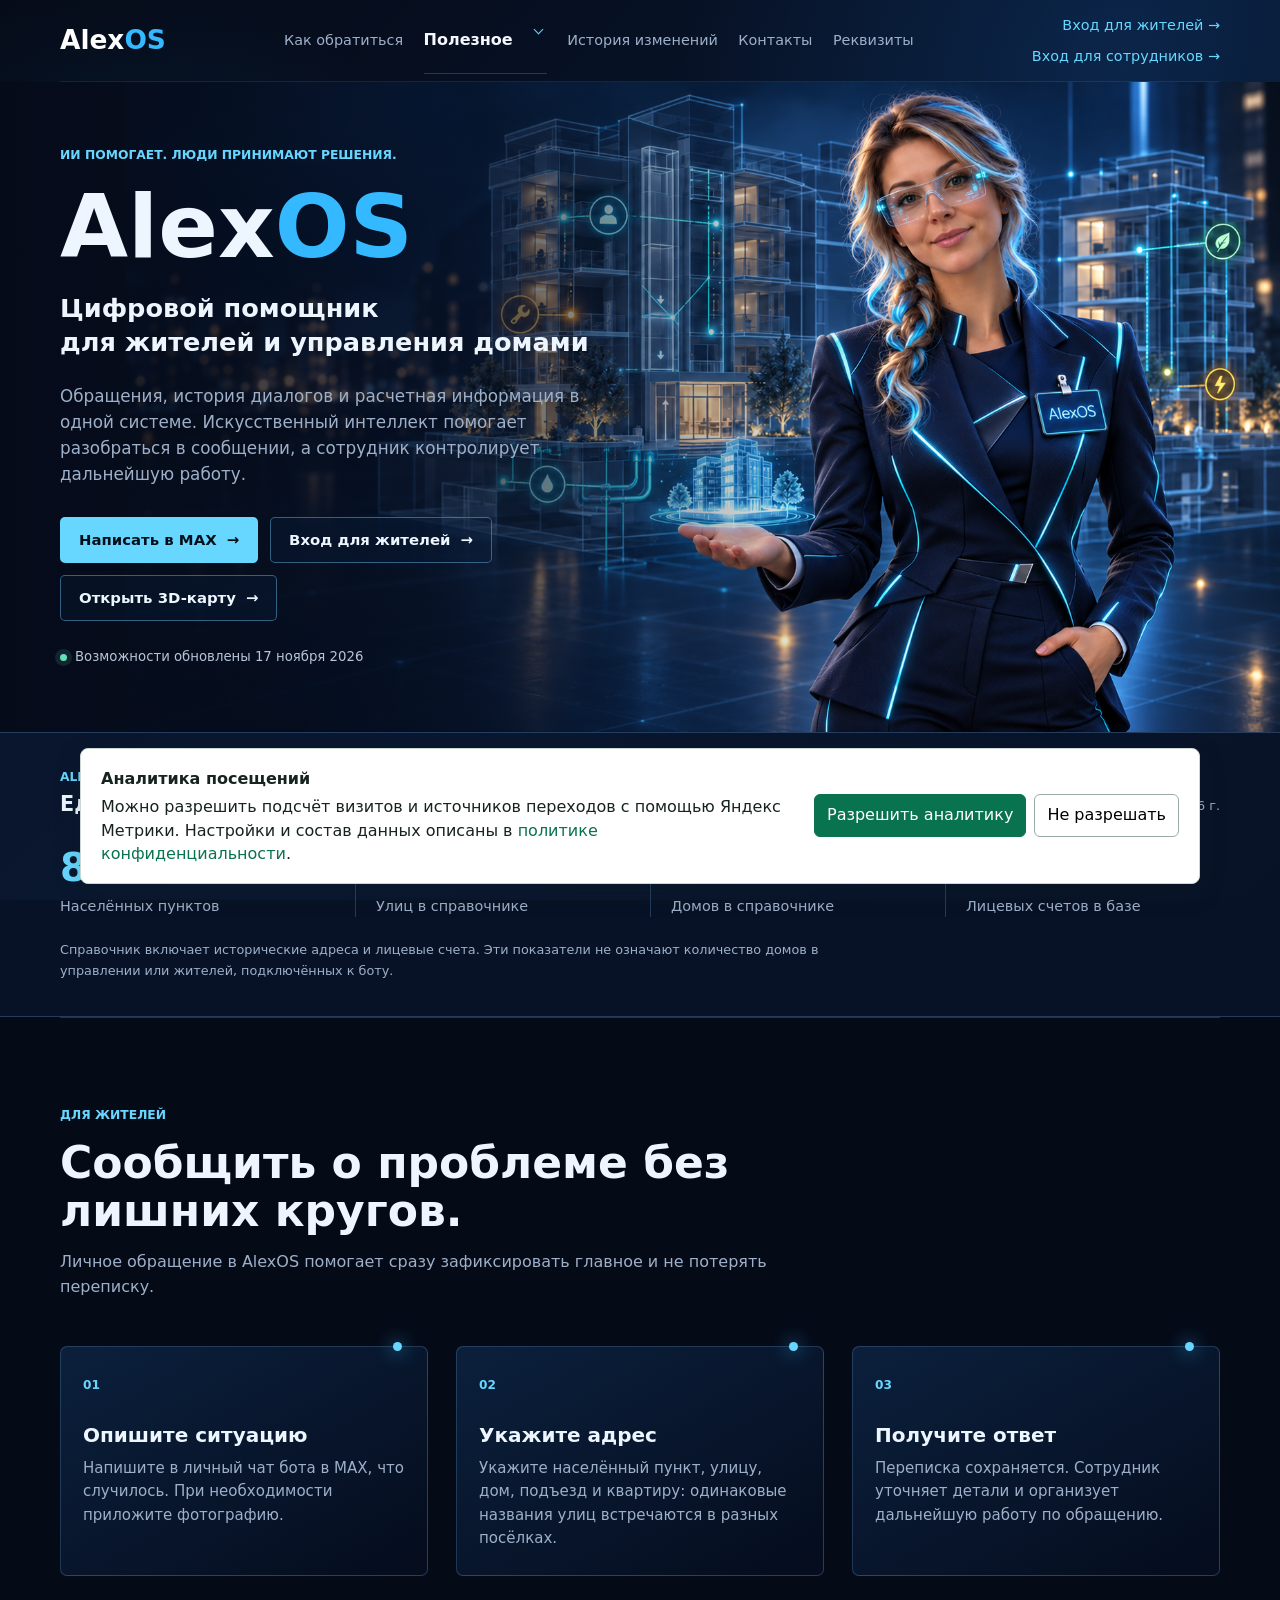
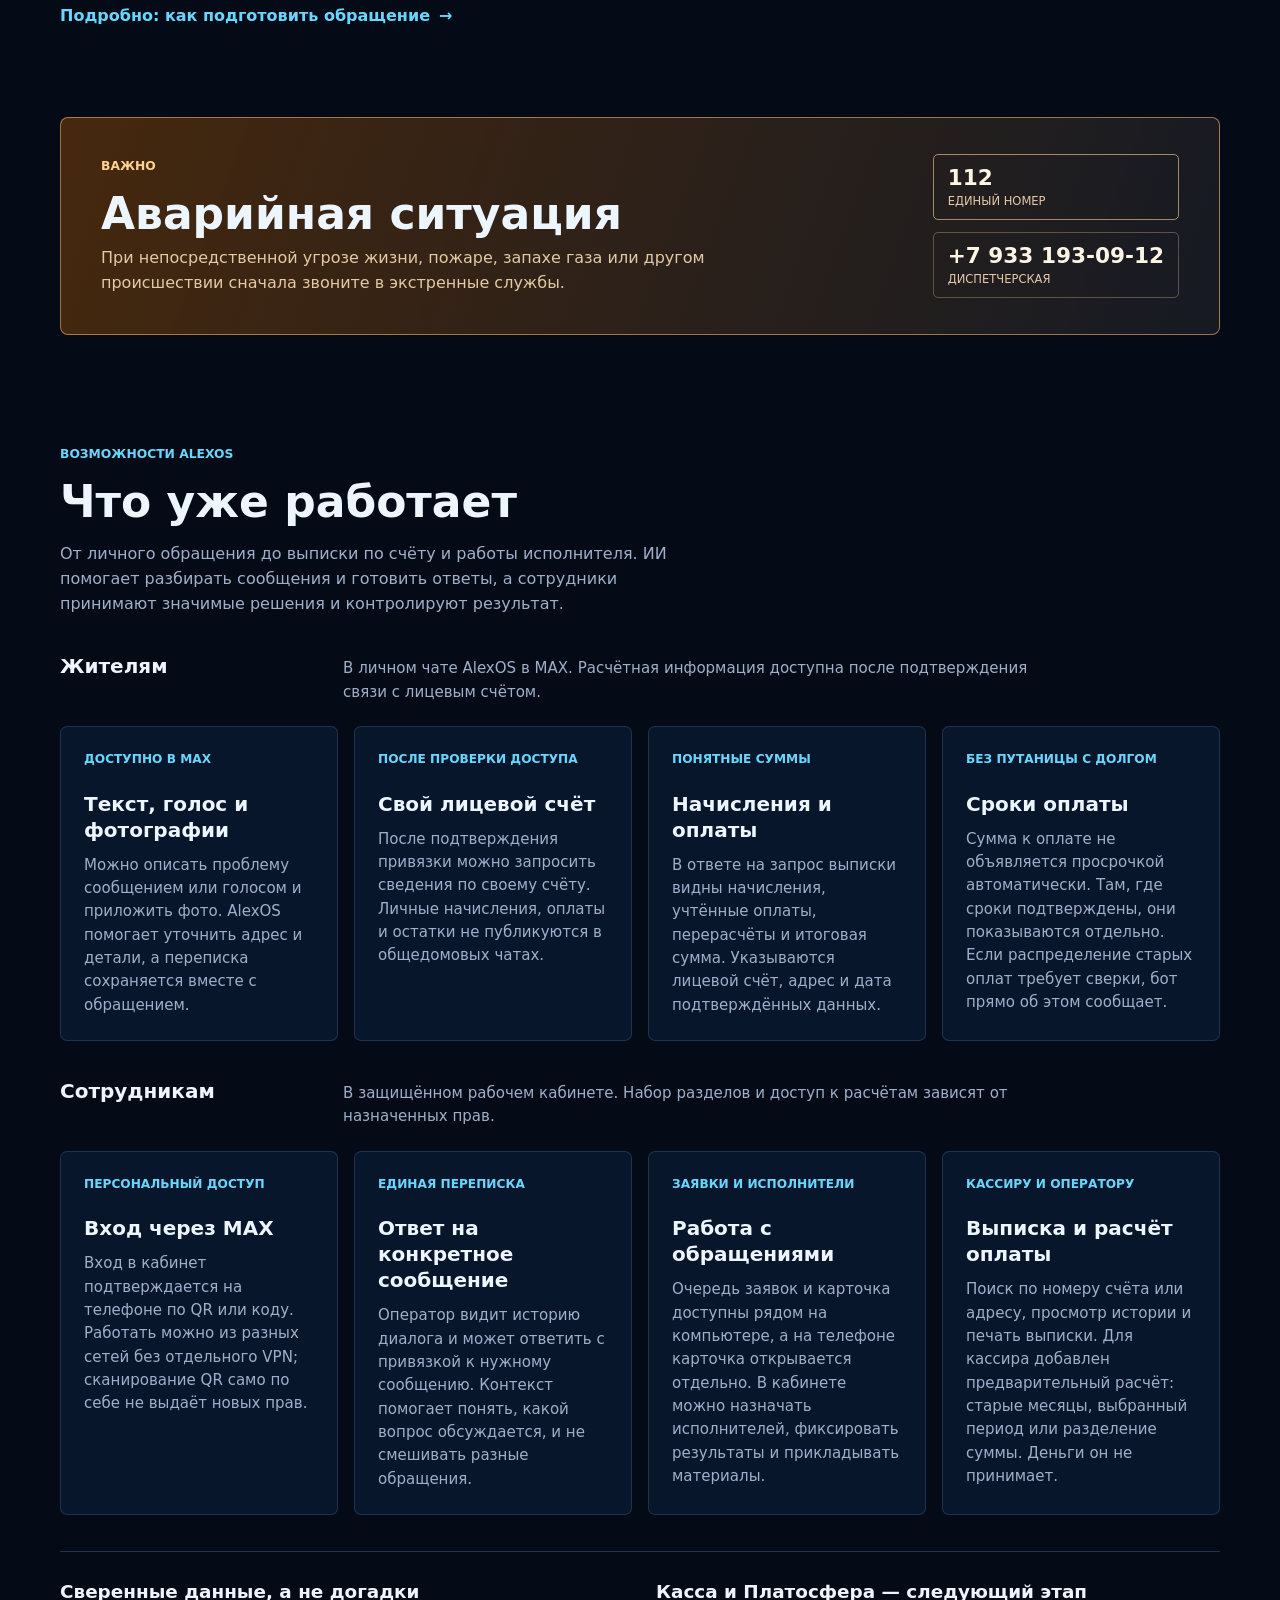
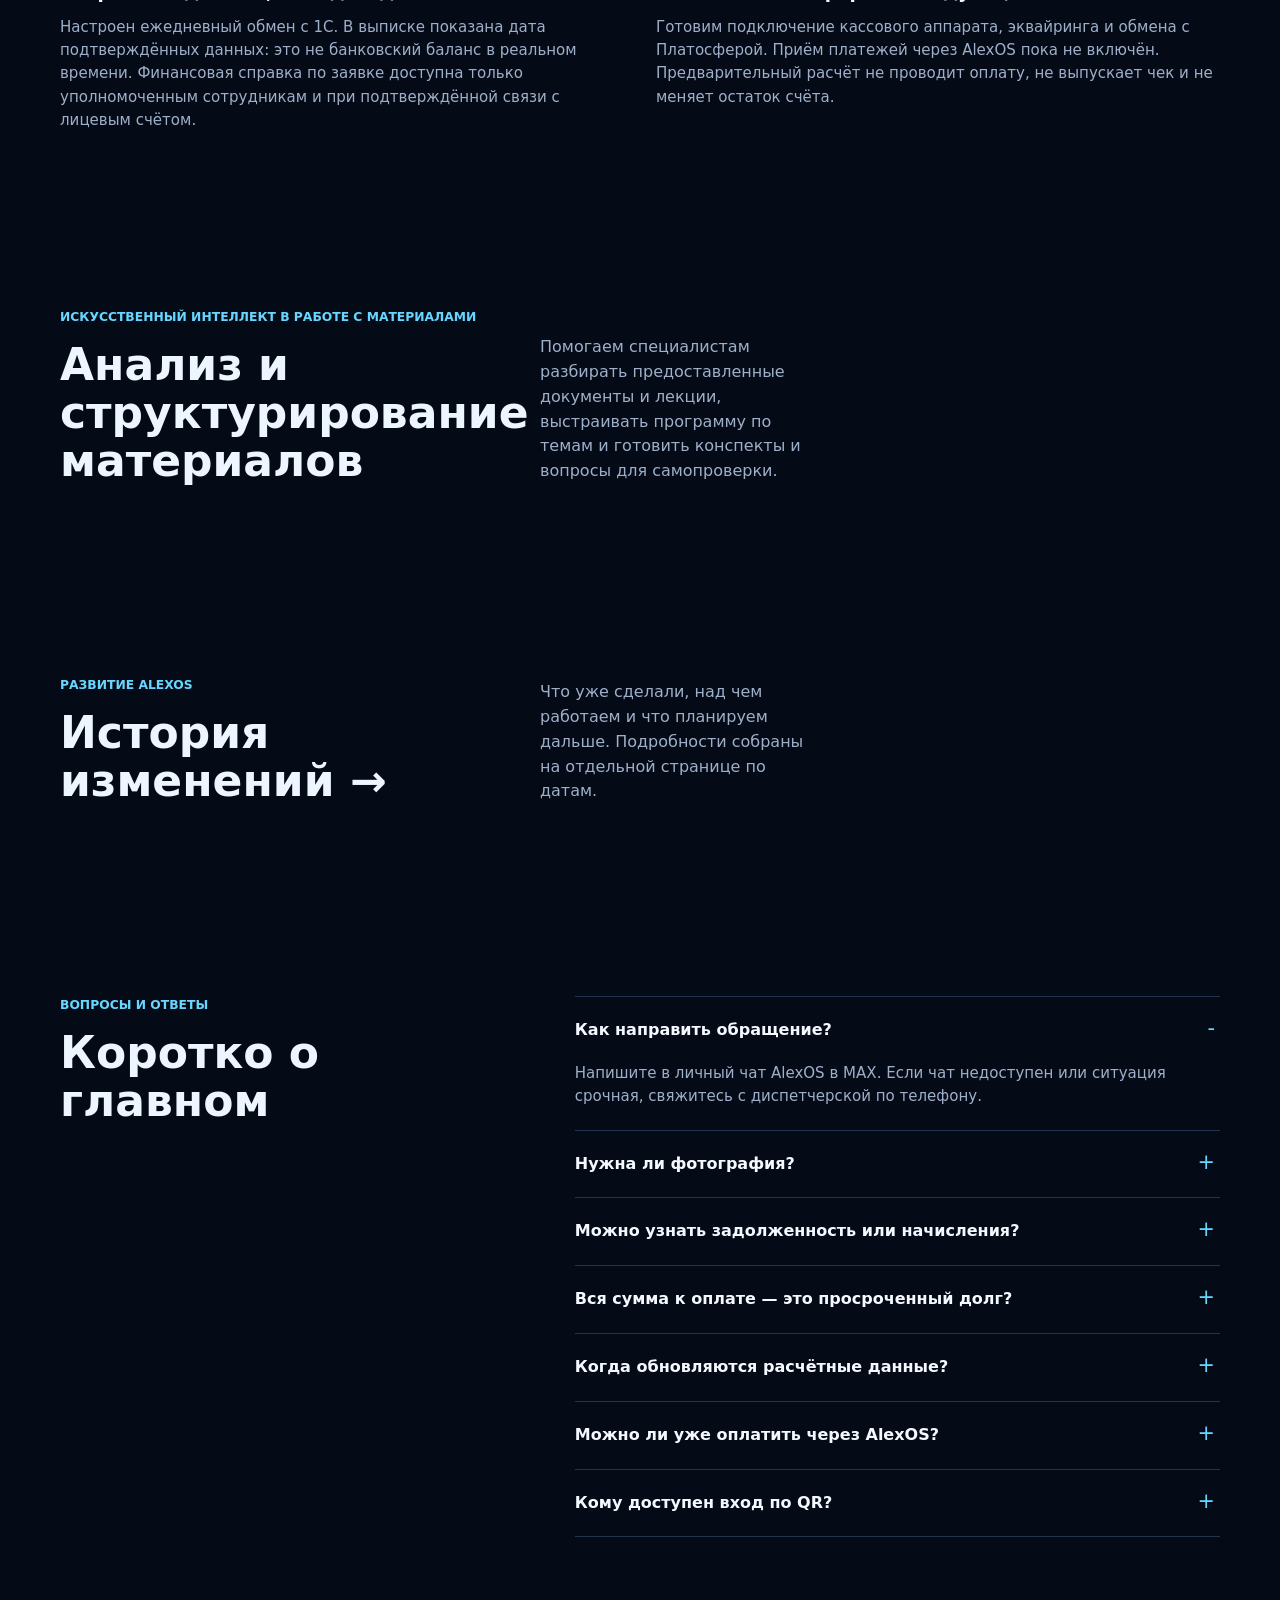
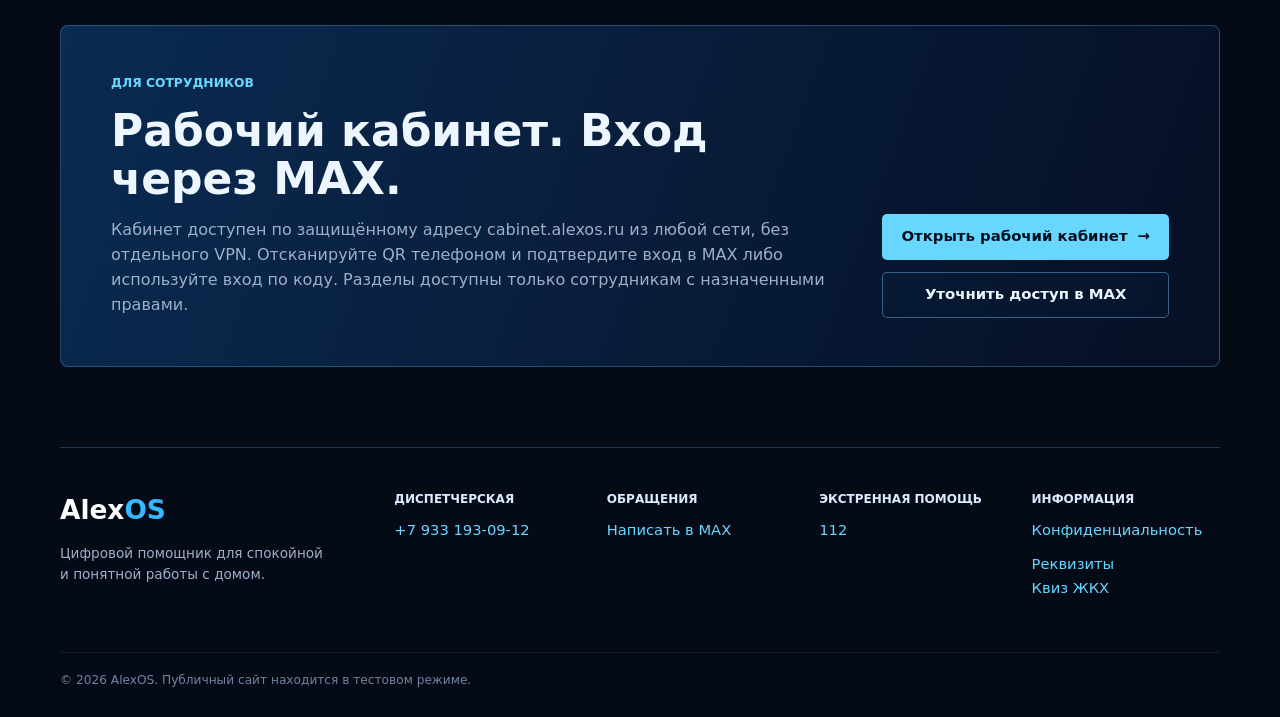
==== commit 49399e9f: "Remove radiology course from public website" ====
--- a/index.html
+++ b/index.html
@@ -26,7 +26,6 @@
             <a href="explore.html">3D-карта</a>
           </div>
         </details>
-        <a href="doctors.html">Для врачей</a>
         <a href="updates.html">История изменений</a>
         <a href="#contacts">Контакты</a>
         <a href="requisites.html">Реквизиты</a>
@@ -189,7 +188,6 @@
           </div>
           <p>Помогаем специалистам разбирать предоставленные документы и лекции, выстраивать программу по темам и готовить конспекты и вопросы для самопроверки.</p>
         </div>
-        <a class="resident-link" href="doctors.html">Для врачей: материалы по КТ лёгких <span aria-hidden="true">&rarr;</span></a>
       </section>
 
       <section class="history-link section" id="news" aria-labelledby="history-link-title">
@@ -274,7 +272,6 @@
         <a href="privacy.html">Конфиденциальность</a>
         <a class="footer-extra-link" href="requisites.html">Реквизиты</a>
         <a href="quiz.html">Квиз ЖКХ</a>
-        <a href="doctors.html">Для врачей</a>
       </div>
       <p class="copyright">&copy; 2026 AlexOS. Публичный сайт находится в тестовом режиме.</p>
     </footer>
